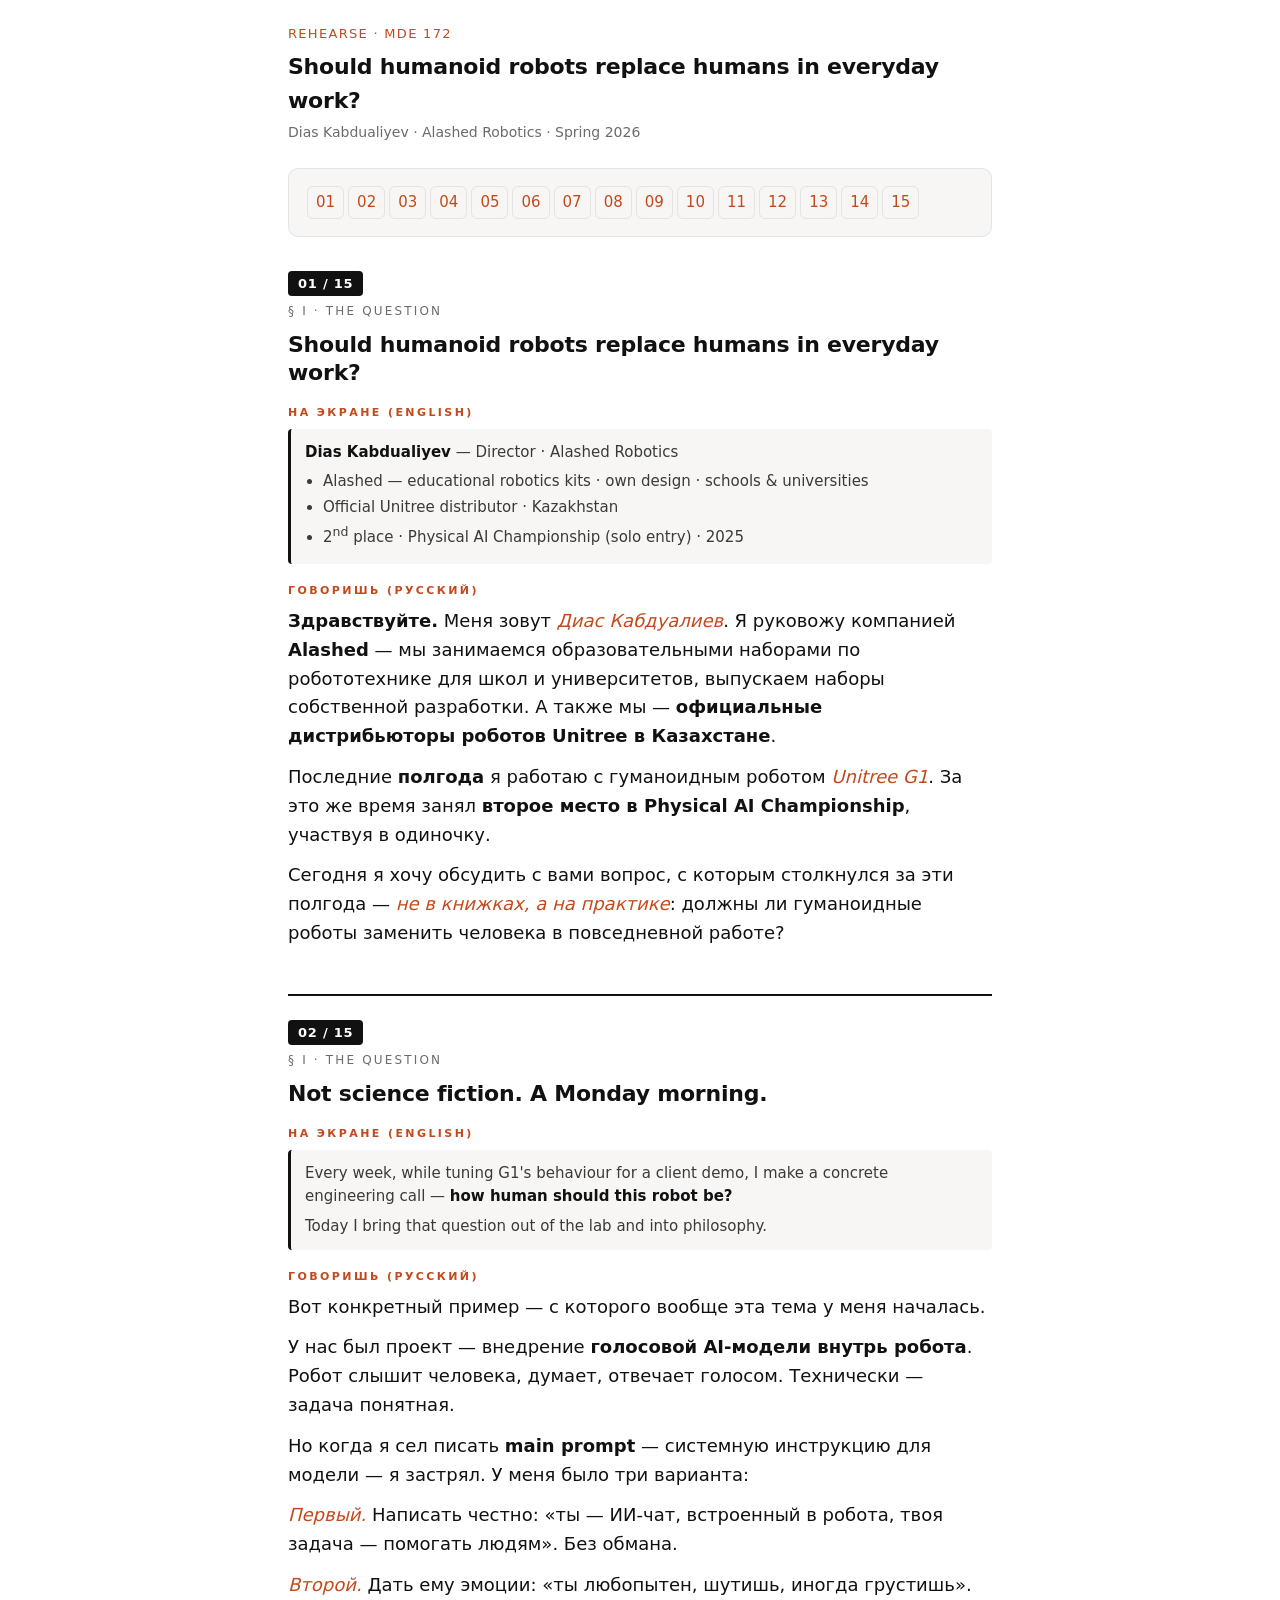
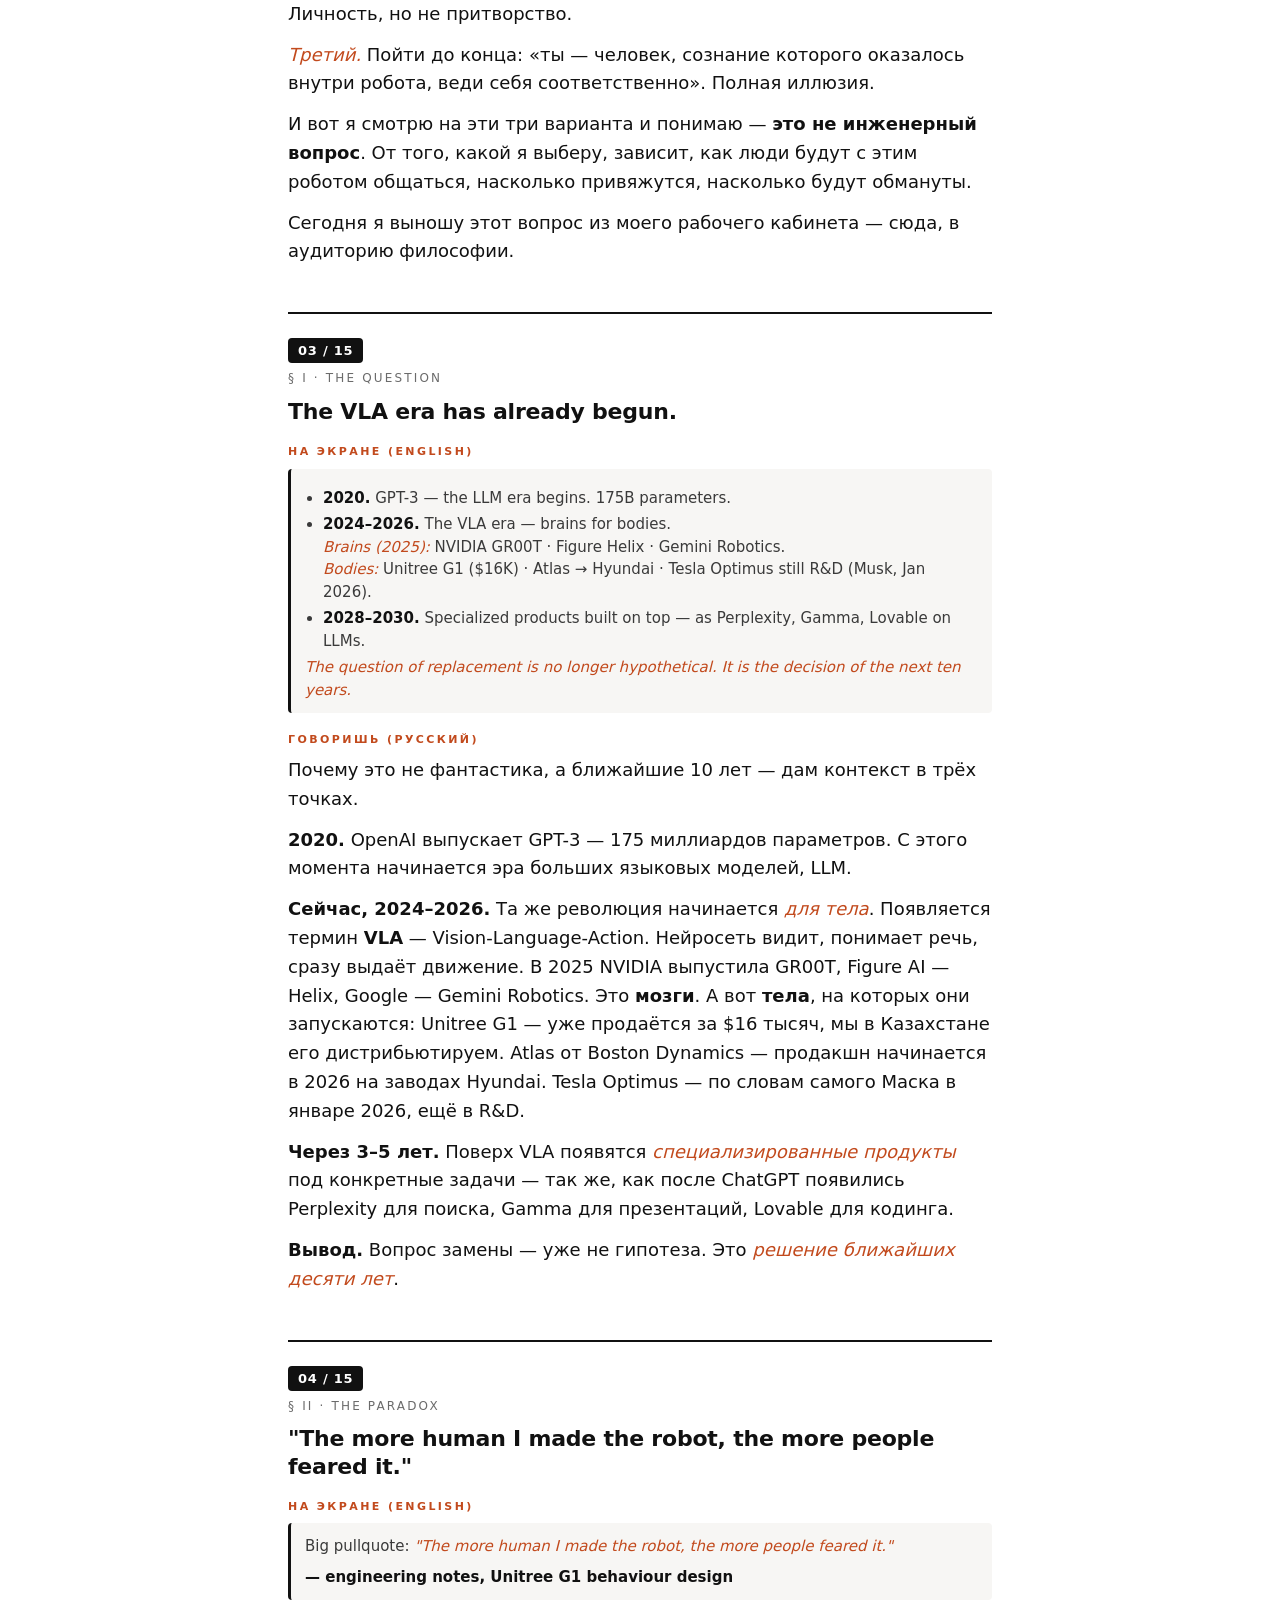
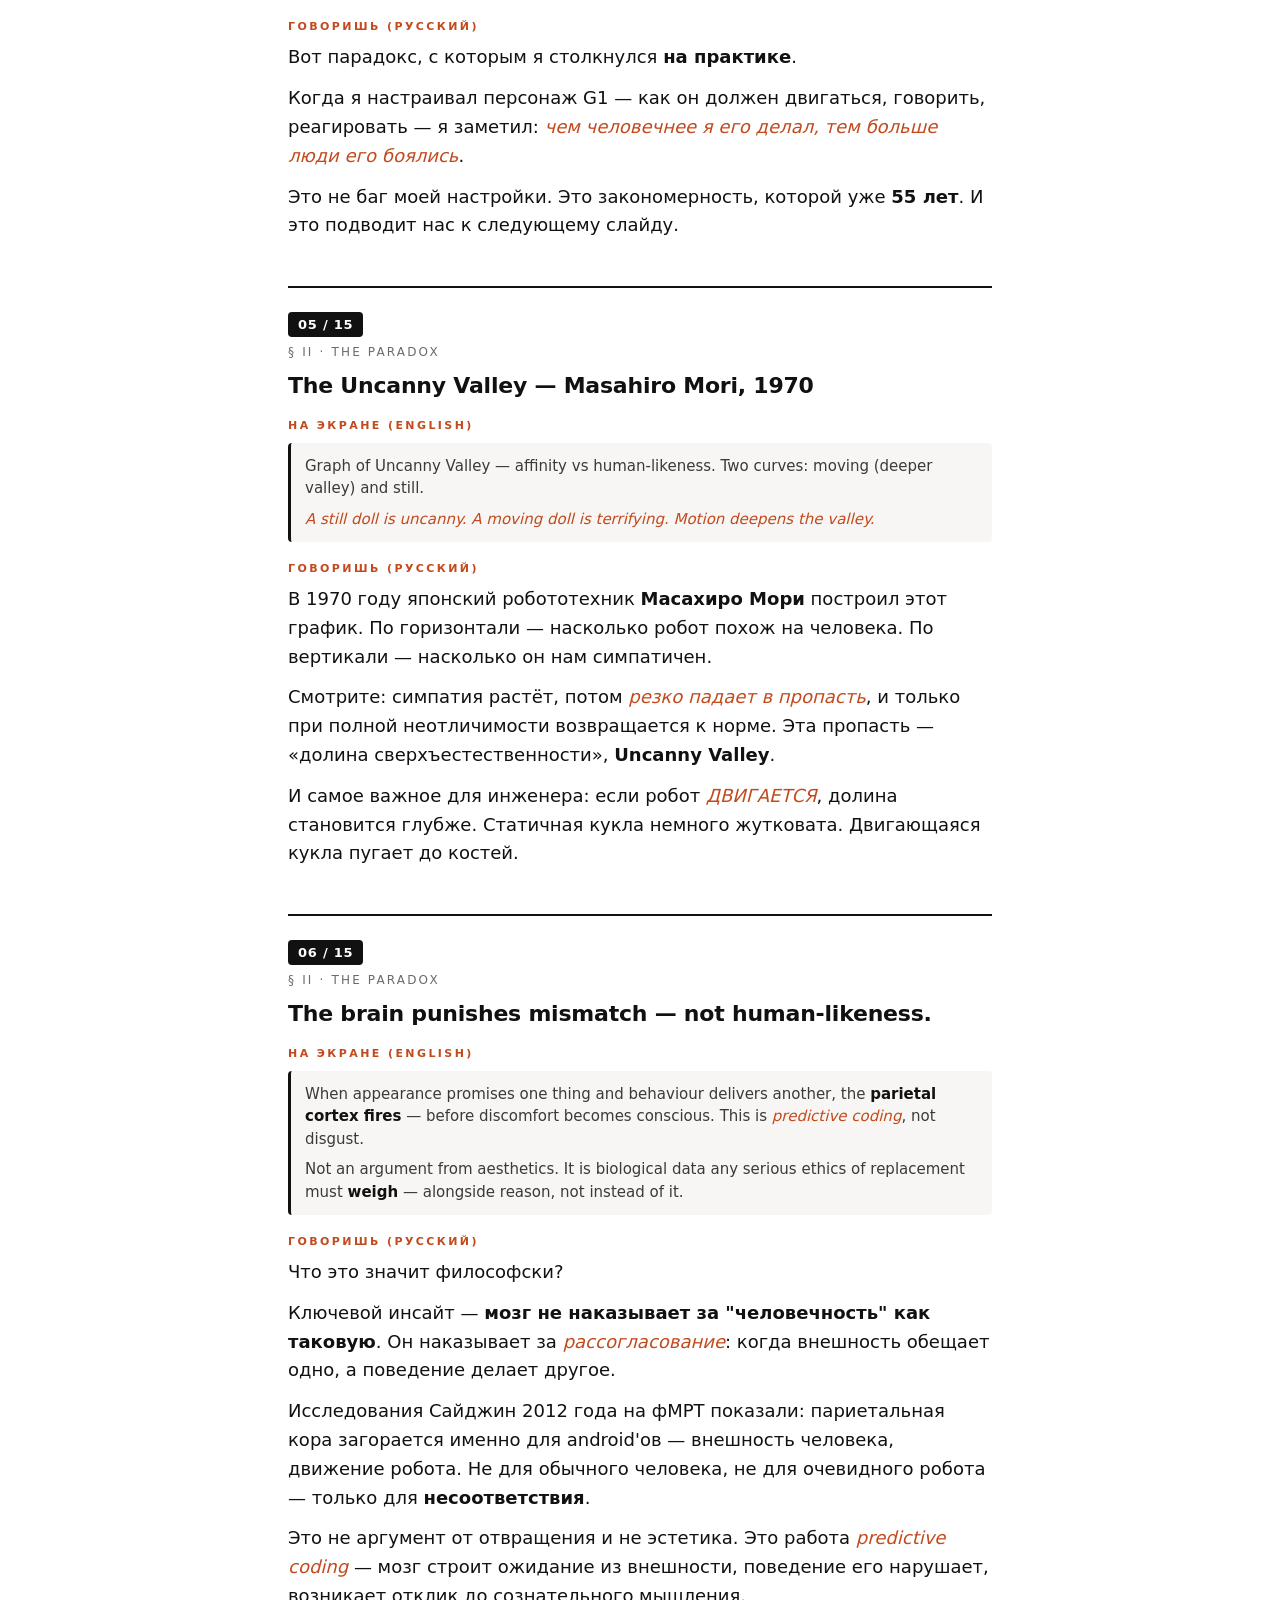
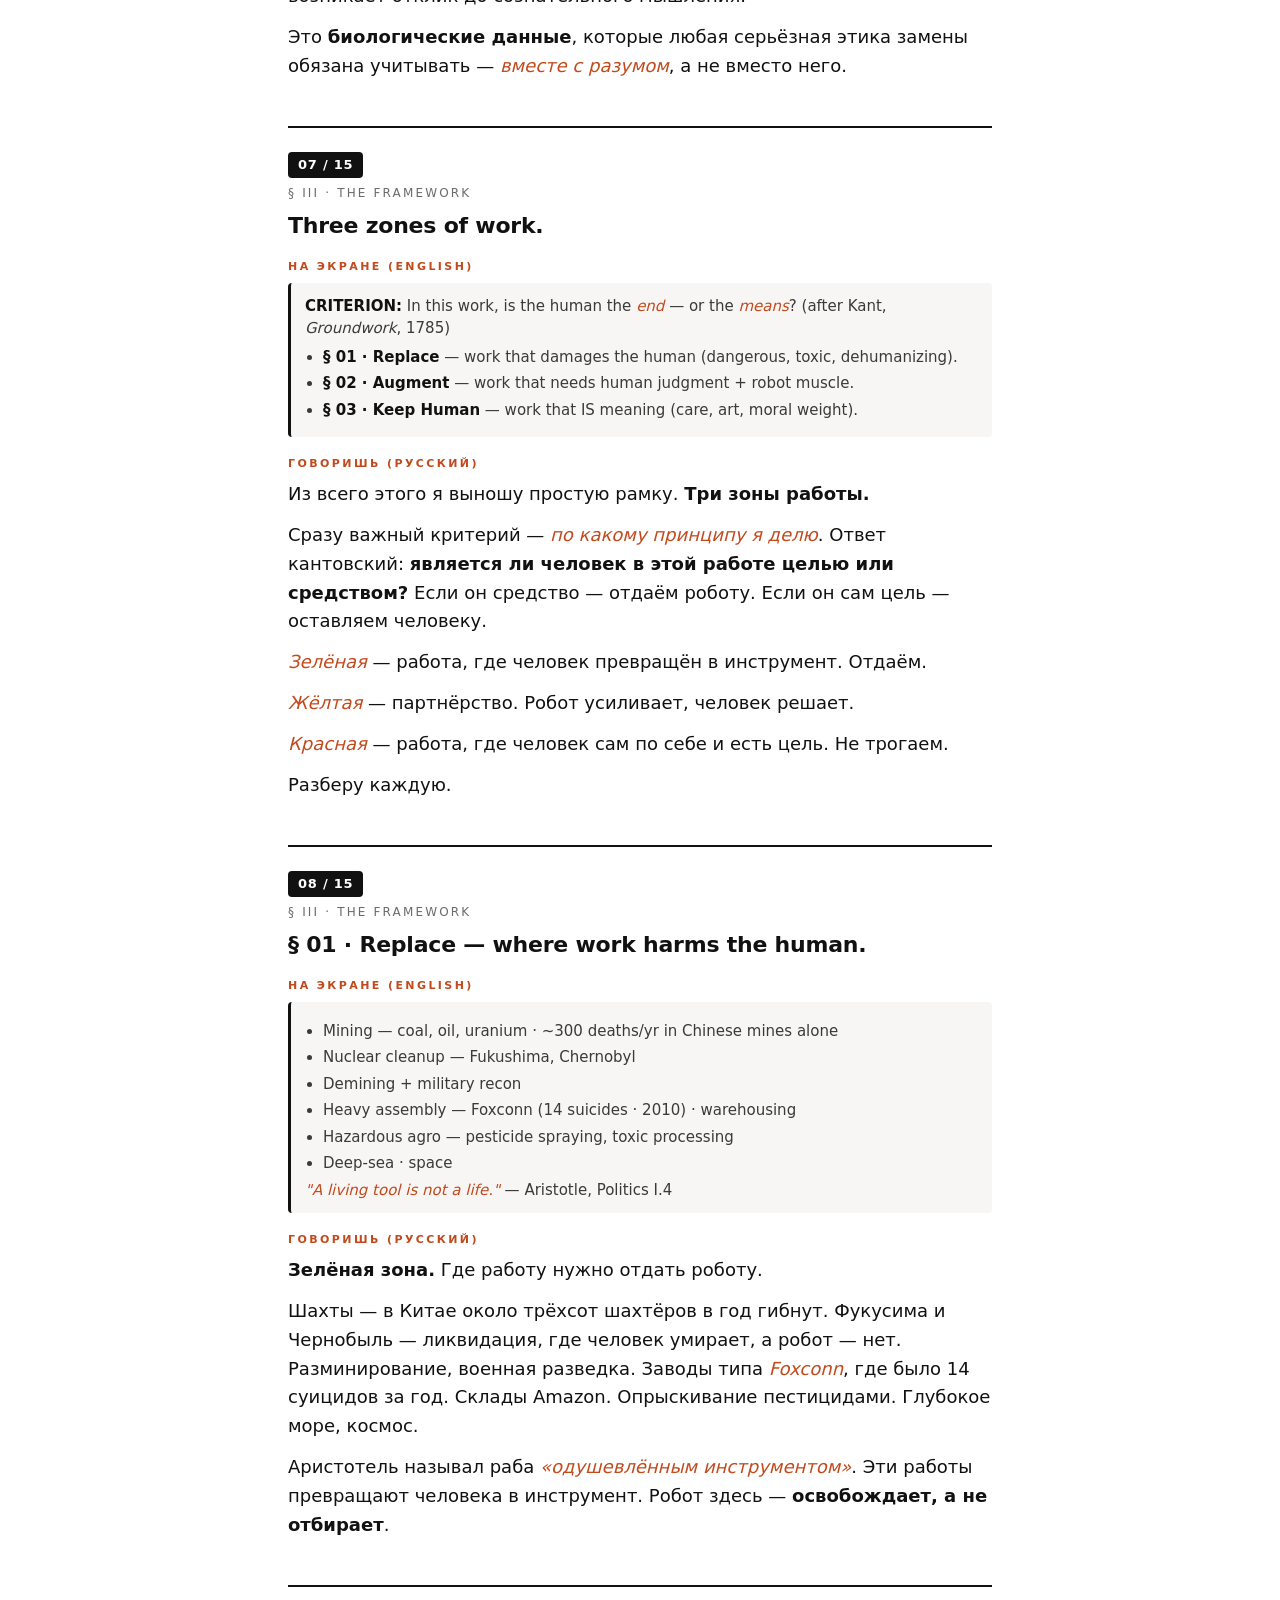
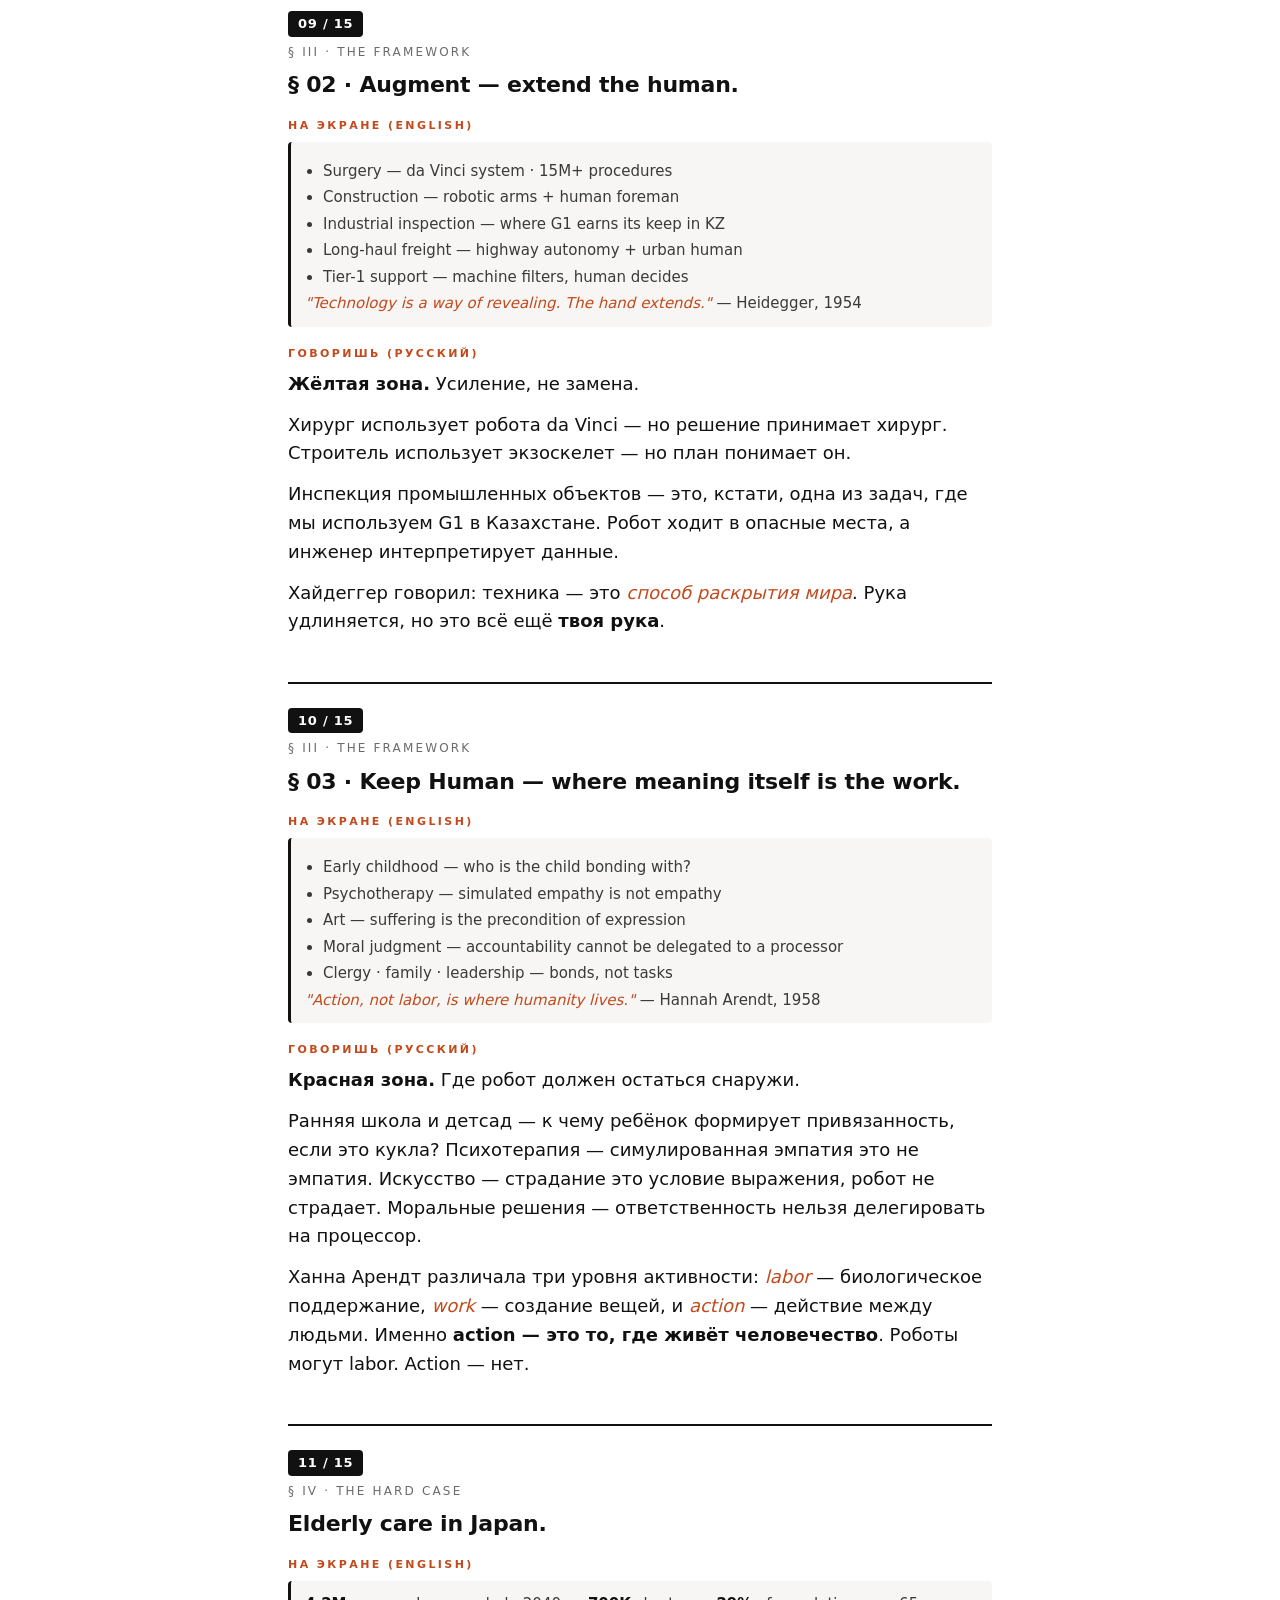
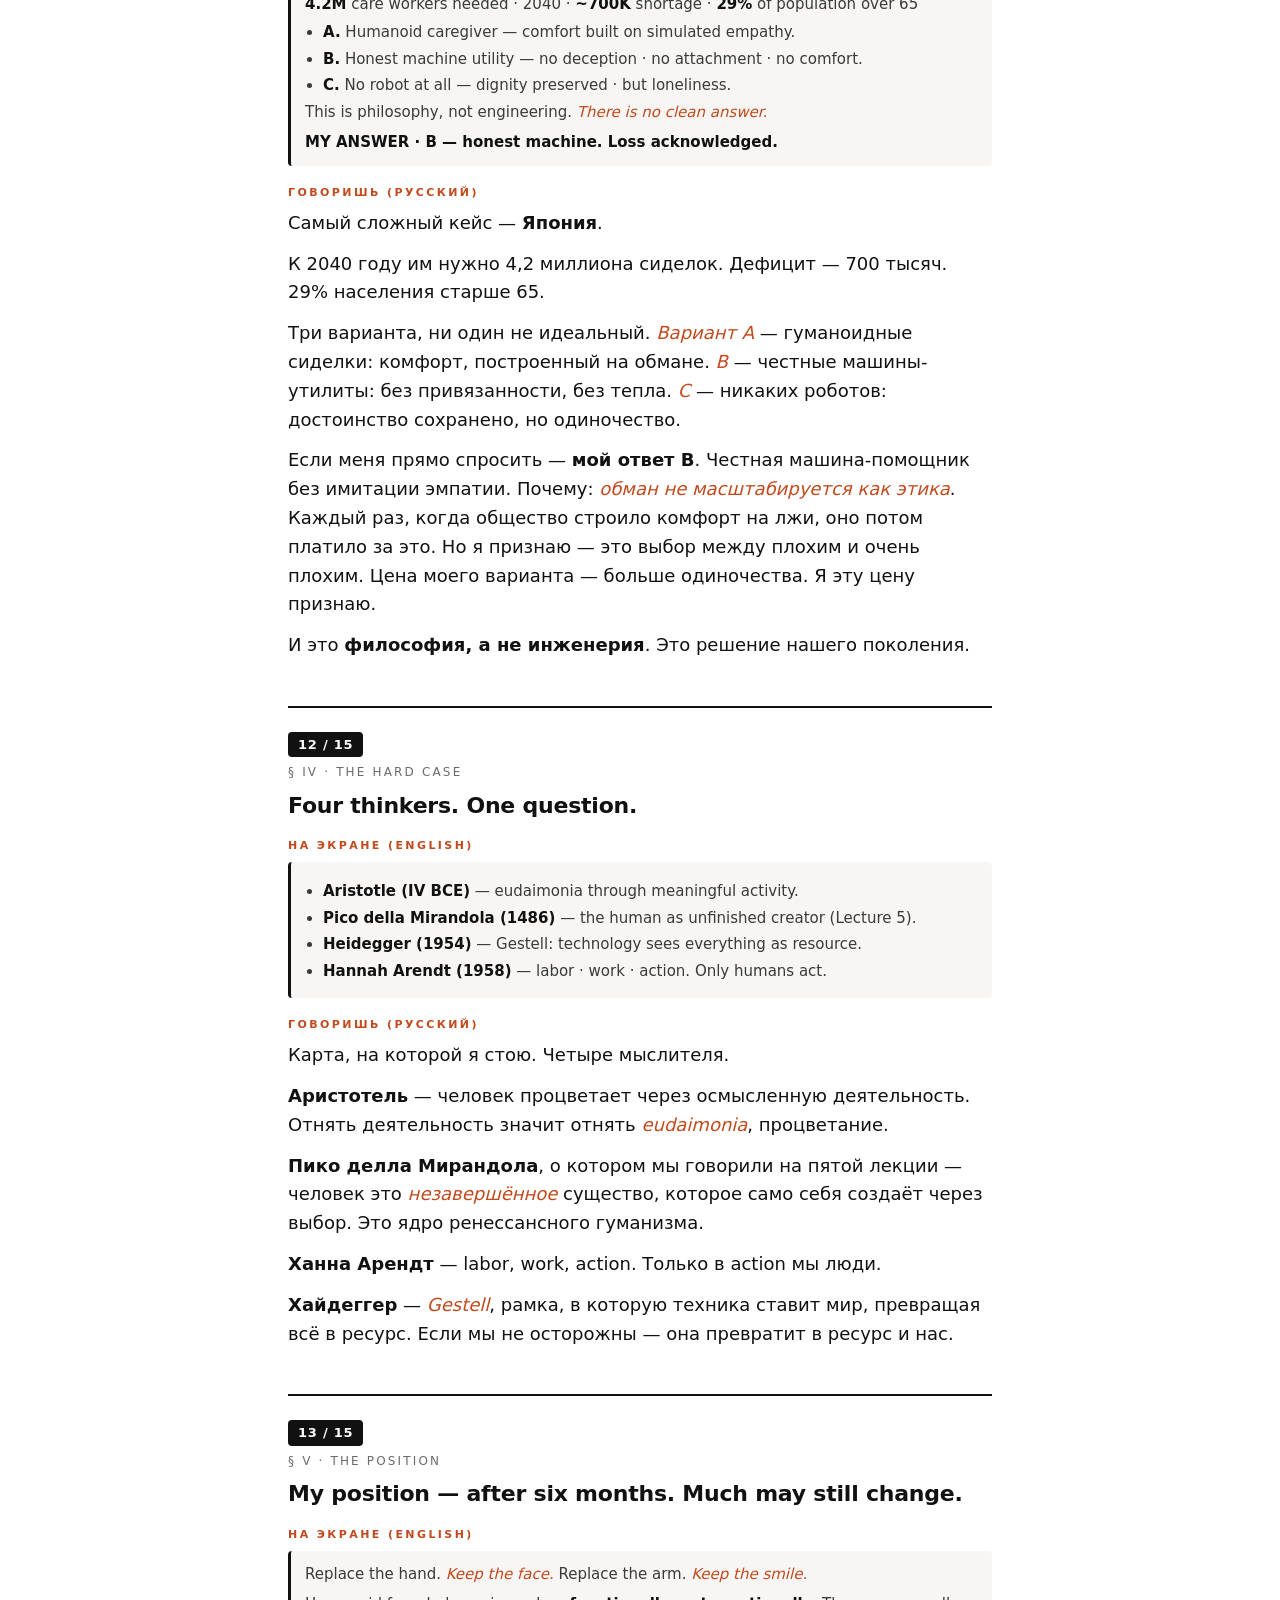
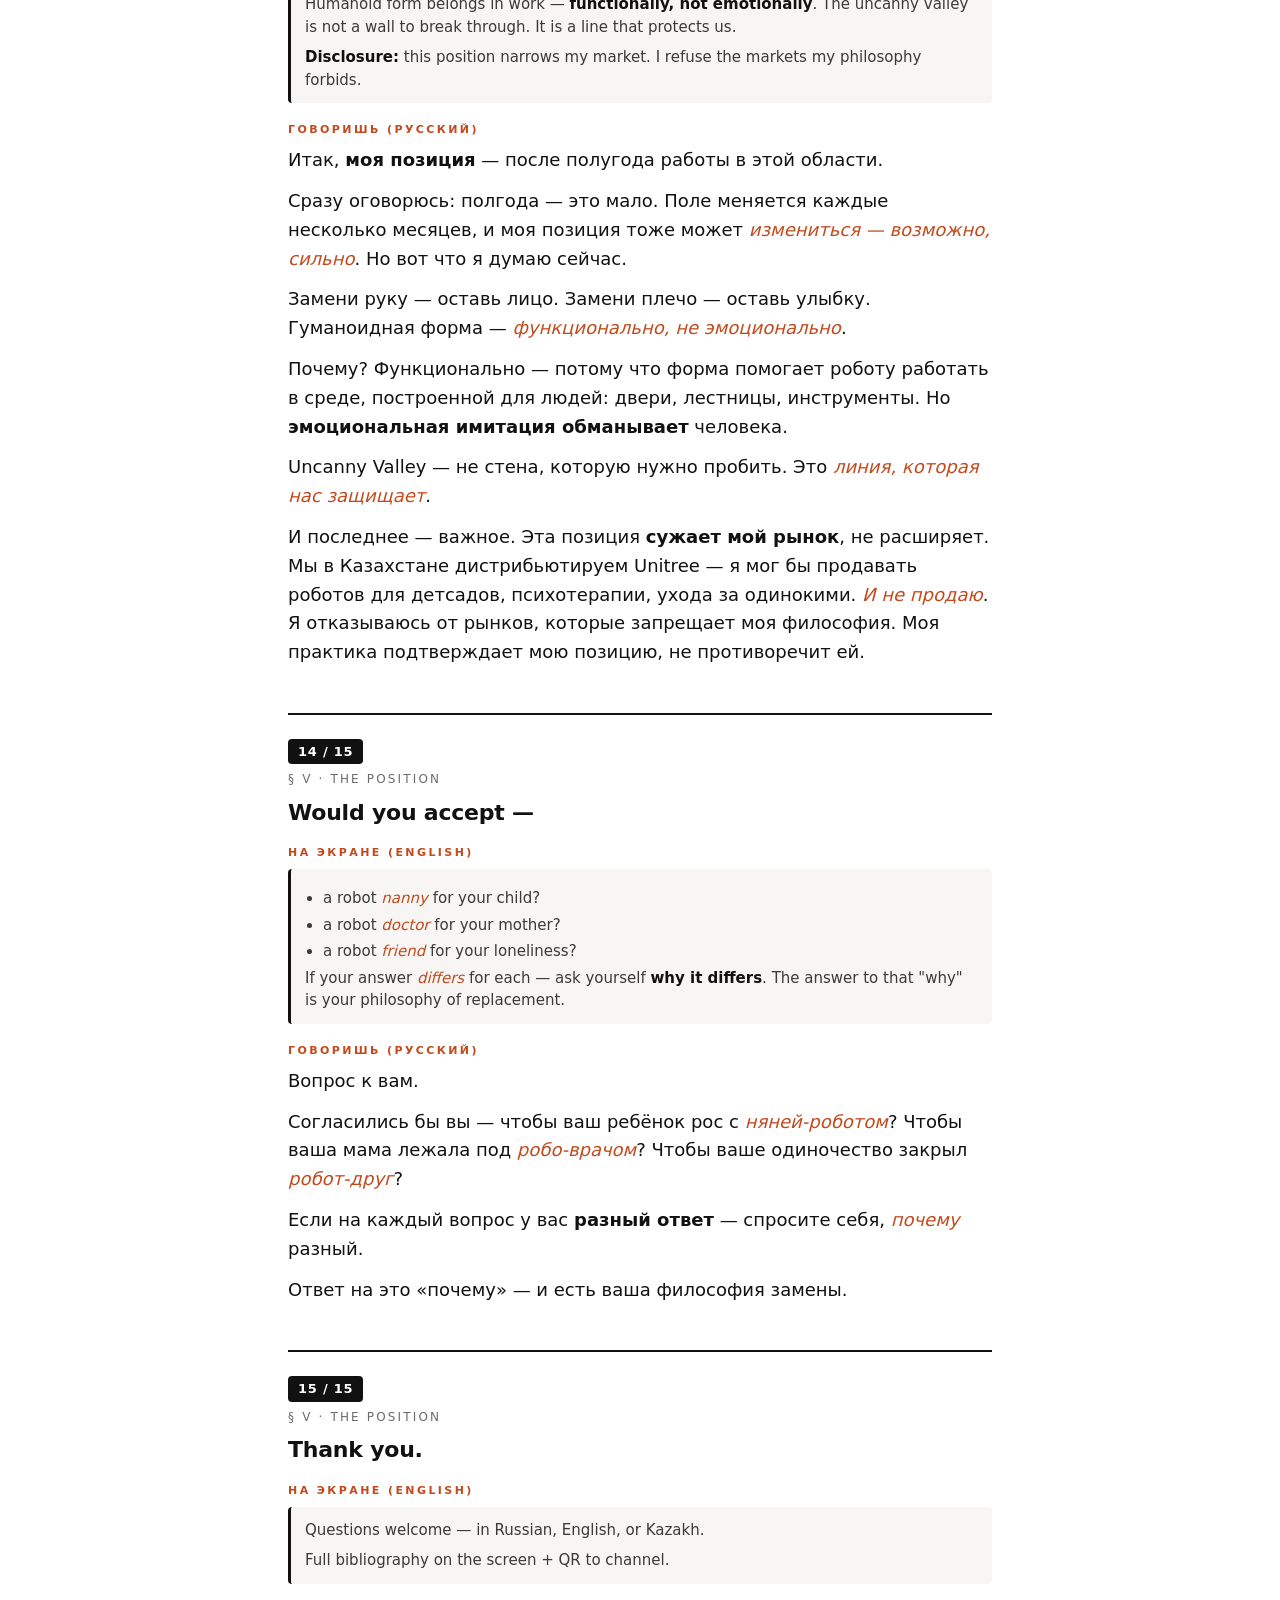
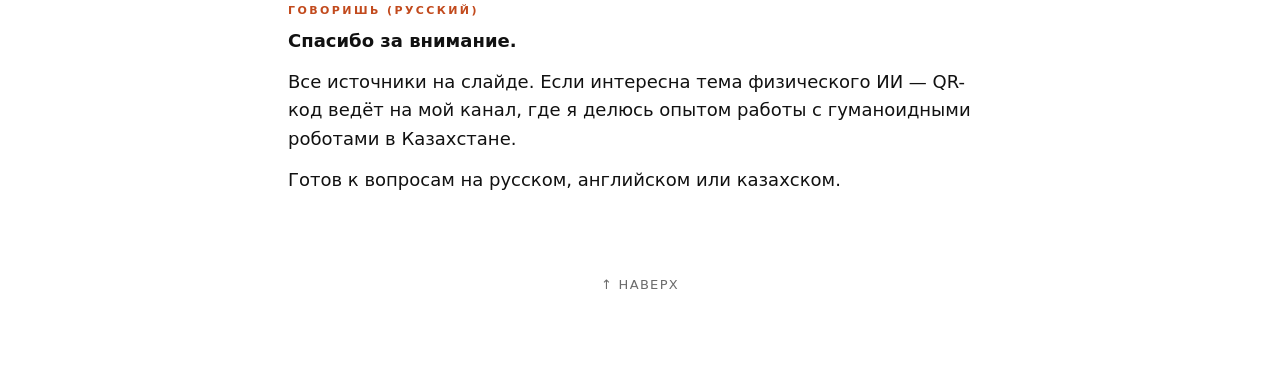
==== rehearse.html @ 9a9e1fc8 "add: mobile rehearse page with EN slide content + RU speech per slide" ====
<!doctype html>
<html lang="ru">
<head>
<meta charset="utf-8">
<meta name="viewport" content="width=device-width, initial-scale=1, viewport-fit=cover">
<title>Rehearse — Human × Machine</title>
<style>
  :root {
    --bg: #ffffff;
    --ink: #111;
    --ink-2: #3a3a3a;
    --ink-3: #6b6b6b;
    --line: #e3e3e3;
    --accent: #c24a1d;
    --card: #f7f6f4;
    font-family: -apple-system, BlinkMacSystemFont, "SF Pro Text", "Segoe UI", system-ui, sans-serif;
  }
  * { box-sizing: border-box; margin: 0; padding: 0; }
  html, body { background: var(--bg); color: var(--ink); }
  body {
    max-width: 740px;
    margin: 0 auto;
    padding: 24px 18px 80px;
    font-size: 17px;
    line-height: 1.55;
    -webkit-text-size-adjust: 100%;
  }
  h1 {
    font-size: 22px;
    font-weight: 700;
    letter-spacing: -0.01em;
    margin-bottom: 4px;
  }
  h1 small {
    display: block;
    font-weight: 400;
    font-size: 13px;
    color: var(--accent);
    letter-spacing: 0.1em;
    text-transform: uppercase;
    margin-bottom: 6px;
  }
  .sub {
    color: var(--ink-3);
    font-size: 14px;
    margin-bottom: 24px;
  }
  .toc {
    background: var(--card);
    border: 1px solid var(--line);
    padding: 14px 16px;
    border-radius: 10px;
    margin-bottom: 32px;
    font-size: 15px;
  }
  .toc a {
    color: var(--accent);
    text-decoration: none;
    display: inline-block;
    padding: 4px 8px;
    border: 1px solid var(--line);
    border-radius: 6px;
    margin: 3px 2px;
    min-width: 32px;
    text-align: center;
  }
  .toc a:active { background: var(--accent); color: #fff; }

  .slide {
    padding: 22px 0 28px;
    border-top: 2px solid var(--ink);
    scroll-margin-top: 16px;
  }
  .slide:first-of-type { border-top: 0; padding-top: 0; }
  .slide__num {
    display: inline-block;
    background: var(--ink);
    color: #fff;
    padding: 3px 10px 2px;
    border-radius: 4px;
    font-size: 13px;
    font-weight: 600;
    letter-spacing: 0.06em;
    margin-bottom: 6px;
  }
  .slide__chapter {
    font-size: 12px;
    color: var(--ink-3);
    letter-spacing: 0.18em;
    text-transform: uppercase;
    margin-bottom: 10px;
  }
  .slide__title {
    font-size: 22px;
    font-weight: 700;
    letter-spacing: -0.01em;
    line-height: 1.25;
    margin-bottom: 18px;
  }

  section.block {
    margin-bottom: 18px;
  }
  section.block h3 {
    font-size: 11px;
    letter-spacing: 0.22em;
    text-transform: uppercase;
    color: var(--accent);
    margin-bottom: 8px;
    font-weight: 700;
  }

  .en {
    background: var(--card);
    border-left: 3px solid var(--ink);
    padding: 12px 14px;
    border-radius: 4px;
    font-size: 15px;
    line-height: 1.5;
    color: var(--ink-2);
  }
  .en p + p { margin-top: 8px; }
  .en ul { padding-left: 18px; margin-top: 6px; }
  .en li { margin-bottom: 4px; }
  .en b { color: var(--ink); }
  .en em { font-style: italic; color: var(--accent); }

  .ru {
    font-size: 18px;
    line-height: 1.6;
    color: var(--ink);
  }
  .ru p + p { margin-top: 12px; }
  .ru strong { font-weight: 700; }
  .ru em { font-style: italic; color: var(--accent); }

  .back-top {
    display: block;
    text-align: center;
    margin-top: 24px;
    padding: 10px;
    color: var(--ink-3);
    text-decoration: none;
    font-size: 13px;
    letter-spacing: 0.1em;
    text-transform: uppercase;
  }

  @media (prefers-color-scheme: dark) {
    :root {
      --bg: #000;
      --ink: #f2f2f2;
      --ink-2: #c2c2c2;
      --ink-3: #8a8a8a;
      --line: #2a2a2a;
      --accent: #ff6a30;
      --card: #121212;
    }
    .slide__num { background: var(--ink); color: #000; }
    .en b { color: #fff; }
  }
</style>
</head>
<body>

<h1><small>Rehearse · MDE 172</small>Should humanoid robots replace humans in everyday work?</h1>
<p class="sub">Dias Kabdualiyev · Alashed Robotics · Spring 2026</p>

<nav class="toc">
  <a href="#s1">01</a><a href="#s2">02</a><a href="#s3">03</a><a href="#s4">04</a><a href="#s5">05</a><a href="#s6">06</a><a href="#s7">07</a><a href="#s8">08</a><a href="#s9">09</a><a href="#s10">10</a><a href="#s11">11</a><a href="#s12">12</a><a href="#s13">13</a><a href="#s14">14</a><a href="#s15">15</a>
</nav>

<!-- SLIDE 1 -->
<article class="slide" id="s1">
  <span class="slide__num">01 / 15</span>
  <div class="slide__chapter">§ I · The Question</div>
  <div class="slide__title">Should humanoid robots replace humans in everyday work?</div>

  <section class="block">
    <h3>На экране (English)</h3>
    <div class="en">
      <p><b>Dias Kabdualiyev</b> — Director · Alashed Robotics</p>
      <ul>
        <li>Alashed — educational robotics kits · own design · schools &amp; universities</li>
        <li>Official Unitree distributor · Kazakhstan</li>
        <li>2<sup>nd</sup> place · Physical AI Championship (solo entry) · 2025</li>
      </ul>
    </div>
  </section>

  <section class="block">
    <h3>Говоришь (русский)</h3>
    <div class="ru">
      <p><strong>Здравствуйте.</strong> Меня зовут <em>Диас Кабдуалиев</em>. Я руковожу компанией <strong>Alashed</strong> — мы занимаемся образовательными наборами по робототехнике для школ и университетов, выпускаем наборы собственной разработки. А также мы — <strong>официальные дистрибьюторы роботов Unitree в Казахстане</strong>.</p>
      <p>Последние <strong>полгода</strong> я работаю с гуманоидным роботом <em>Unitree G1</em>. За это же время занял <strong>второе место в Physical AI Championship</strong>, участвуя в одиночку.</p>
      <p>Сегодня я хочу обсудить с вами вопрос, с которым столкнулся за эти полгода — <em>не в книжках, а на практике</em>: должны ли гуманоидные роботы заменить человека в повседневной работе?</p>
    </div>
  </section>
</article>

<!-- SLIDE 2 -->
<article class="slide" id="s2">
  <span class="slide__num">02 / 15</span>
  <div class="slide__chapter">§ I · The Question</div>
  <div class="slide__title">Not science fiction. A Monday morning.</div>

  <section class="block">
    <h3>На экране (English)</h3>
    <div class="en">
      <p>Every week, while tuning G1's behaviour for a client demo, I make a concrete engineering call — <b>how human should this robot be?</b></p>
      <p>Today I bring that question out of the lab and into philosophy.</p>
    </div>
  </section>

  <section class="block">
    <h3>Говоришь (русский)</h3>
    <div class="ru">
      <p>Вот конкретный пример — с которого вообще эта тема у меня началась.</p>
      <p>У нас был проект — внедрение <strong>голосовой AI-модели внутрь робота</strong>. Робот слышит человека, думает, отвечает голосом. Технически — задача понятная.</p>
      <p>Но когда я сел писать <strong>main prompt</strong> — системную инструкцию для модели — я застрял. У меня было три варианта:</p>
      <p><em>Первый.</em> Написать честно: «ты — ИИ-чат, встроенный в робота, твоя задача — помогать людям». Без обмана.</p>
      <p><em>Второй.</em> Дать ему эмоции: «ты любопытен, шутишь, иногда грустишь». Личность, но не притворство.</p>
      <p><em>Третий.</em> Пойти до конца: «ты — человек, сознание которого оказалось внутри робота, веди себя соответственно». Полная иллюзия.</p>
      <p>И вот я смотрю на эти три варианта и понимаю — <strong>это не инженерный вопрос</strong>. От того, какой я выберу, зависит, как люди будут с этим роботом общаться, насколько привяжутся, насколько будут обмануты.</p>
      <p>Сегодня я выношу этот вопрос из моего рабочего кабинета — сюда, в аудиторию философии.</p>
    </div>
  </section>
</article>

<!-- SLIDE 3 -->
<article class="slide" id="s3">
  <span class="slide__num">03 / 15</span>
  <div class="slide__chapter">§ I · The Question</div>
  <div class="slide__title">The VLA era has already begun.</div>

  <section class="block">
    <h3>На экране (English)</h3>
    <div class="en">
      <ul>
        <li><b>2020.</b> GPT-3 — the LLM era begins. 175B parameters.</li>
        <li><b>2024–2026.</b> The VLA era — brains for bodies.
          <br><em>Brains (2025):</em> NVIDIA GR00T · Figure Helix · Gemini Robotics.
          <br><em>Bodies:</em> Unitree G1 ($16K) · Atlas → Hyundai · Tesla Optimus still R&amp;D (Musk, Jan 2026).</li>
        <li><b>2028–2030.</b> Specialized products built on top — as Perplexity, Gamma, Lovable on LLMs.</li>
      </ul>
      <p><em>The question of replacement is no longer hypothetical. It is the decision of the next ten years.</em></p>
    </div>
  </section>

  <section class="block">
    <h3>Говоришь (русский)</h3>
    <div class="ru">
      <p>Почему это не фантастика, а ближайшие 10 лет — дам контекст в трёх точках.</p>
      <p><strong>2020.</strong> OpenAI выпускает GPT-3 — 175 миллиардов параметров. С этого момента начинается эра больших языковых моделей, LLM.</p>
      <p><strong>Сейчас, 2024–2026.</strong> Та же революция начинается <em>для тела</em>. Появляется термин <strong>VLA</strong> — Vision-Language-Action. Нейросеть видит, понимает речь, сразу выдаёт движение. В 2025 NVIDIA выпустила GR00T, Figure AI — Helix, Google — Gemini Robotics. Это <strong>мозги</strong>. А вот <strong>тела</strong>, на которых они запускаются: Unitree G1 — уже продаётся за $16 тысяч, мы в Казахстане его дистрибьютируем. Atlas от Boston Dynamics — продакшн начинается в 2026 на заводах Hyundai. Tesla Optimus — по словам самого Маска в январе 2026, ещё в R&amp;D.</p>
      <p><strong>Через 3–5 лет.</strong> Поверх VLA появятся <em>специализированные продукты</em> под конкретные задачи — так же, как после ChatGPT появились Perplexity для поиска, Gamma для презентаций, Lovable для кодинга.</p>
      <p><strong>Вывод.</strong> Вопрос замены — уже не гипотеза. Это <em>решение ближайших десяти лет</em>.</p>
    </div>
  </section>
</article>

<!-- SLIDE 4 -->
<article class="slide" id="s4">
  <span class="slide__num">04 / 15</span>
  <div class="slide__chapter">§ II · The Paradox</div>
  <div class="slide__title">"The more human I made the robot, the more people feared it."</div>

  <section class="block">
    <h3>На экране (English)</h3>
    <div class="en">
      <p>Big pullquote: <em>"The more human I made the robot, the more people feared it."</em></p>
      <p><b>— engineering notes, Unitree G1 behaviour design</b></p>
    </div>
  </section>

  <section class="block">
    <h3>Говоришь (русский)</h3>
    <div class="ru">
      <p>Вот парадокс, с которым я столкнулся <strong>на практике</strong>.</p>
      <p>Когда я настраивал персонаж G1 — как он должен двигаться, говорить, реагировать — я заметил: <em>чем человечнее я его делал, тем больше люди его боялись</em>.</p>
      <p>Это не баг моей настройки. Это закономерность, которой уже <strong>55 лет</strong>. И это подводит нас к следующему слайду.</p>
    </div>
  </section>
</article>

<!-- SLIDE 5 -->
<article class="slide" id="s5">
  <span class="slide__num">05 / 15</span>
  <div class="slide__chapter">§ II · The Paradox</div>
  <div class="slide__title">The Uncanny Valley — Masahiro Mori, 1970</div>

  <section class="block">
    <h3>На экране (English)</h3>
    <div class="en">
      <p>Graph of Uncanny Valley — affinity vs human-likeness. Two curves: moving (deeper valley) and still.</p>
      <p><em>A still doll is uncanny. A moving doll is terrifying. Motion deepens the valley.</em></p>
    </div>
  </section>

  <section class="block">
    <h3>Говоришь (русский)</h3>
    <div class="ru">
      <p>В 1970 году японский робототехник <strong>Масахиро Мори</strong> построил этот график. По горизонтали — насколько робот похож на человека. По вертикали — насколько он нам симпатичен.</p>
      <p>Смотрите: симпатия растёт, потом <em>резко падает в пропасть</em>, и только при полной неотличимости возвращается к норме. Эта пропасть — «долина сверхъестественности», <strong>Uncanny Valley</strong>.</p>
      <p>И самое важное для инженера: если робот <em>ДВИГАЕТСЯ</em>, долина становится глубже. Статичная кукла немного жутковата. Двигающаяся кукла пугает до костей.</p>
    </div>
  </section>
</article>

<!-- SLIDE 6 -->
<article class="slide" id="s6">
  <span class="slide__num">06 / 15</span>
  <div class="slide__chapter">§ II · The Paradox</div>
  <div class="slide__title">The brain punishes mismatch — not human-likeness.</div>

  <section class="block">
    <h3>На экране (English)</h3>
    <div class="en">
      <p>When appearance promises one thing and behaviour delivers another, the <b>parietal cortex fires</b> — before discomfort becomes conscious. This is <em>predictive coding</em>, not disgust.</p>
      <p>Not an argument from aesthetics. It is biological data any serious ethics of replacement must <b>weigh</b> — alongside reason, not instead of it.</p>
    </div>
  </section>

  <section class="block">
    <h3>Говоришь (русский)</h3>
    <div class="ru">
      <p>Что это значит философски?</p>
      <p>Ключевой инсайт — <strong>мозг не наказывает за "человечность" как таковую</strong>. Он наказывает за <em>рассогласование</em>: когда внешность обещает одно, а поведение делает другое.</p>
      <p>Исследования Сайджин 2012 года на фМРТ показали: париетальная кора загорается именно для android'ов — внешность человека, движение робота. Не для обычного человека, не для очевидного робота — только для <strong>несоответствия</strong>.</p>
      <p>Это не аргумент от отвращения и не эстетика. Это работа <em>predictive coding</em> — мозг строит ожидание из внешности, поведение его нарушает, возникает отклик до сознательного мышления.</p>
      <p>Это <strong>биологические данные</strong>, которые любая серьёзная этика замены обязана учитывать — <em>вместе с разумом</em>, а не вместо него.</p>
    </div>
  </section>
</article>

<!-- SLIDE 7 -->
<article class="slide" id="s7">
  <span class="slide__num">07 / 15</span>
  <div class="slide__chapter">§ III · The Framework</div>
  <div class="slide__title">Three zones of work.</div>

  <section class="block">
    <h3>На экране (English)</h3>
    <div class="en">
      <p><b>CRITERION:</b> In this work, is the human the <em>end</em> — or the <em>means</em>? (after Kant, <i>Groundwork</i>, 1785)</p>
      <ul>
        <li><b>§ 01 · Replace</b> — work that damages the human (dangerous, toxic, dehumanizing).</li>
        <li><b>§ 02 · Augment</b> — work that needs human judgment + robot muscle.</li>
        <li><b>§ 03 · Keep Human</b> — work that IS meaning (care, art, moral weight).</li>
      </ul>
    </div>
  </section>

  <section class="block">
    <h3>Говоришь (русский)</h3>
    <div class="ru">
      <p>Из всего этого я выношу простую рамку. <strong>Три зоны работы.</strong></p>
      <p>Сразу важный критерий — <em>по какому принципу я делю</em>. Ответ кантовский: <strong>является ли человек в этой работе целью или средством?</strong> Если он средство — отдаём роботу. Если он сам цель — оставляем человеку.</p>
      <p><em>Зелёная</em> — работа, где человек превращён в инструмент. Отдаём.</p>
      <p><em>Жёлтая</em> — партнёрство. Робот усиливает, человек решает.</p>
      <p><em>Красная</em> — работа, где человек сам по себе и есть цель. Не трогаем.</p>
      <p>Разберу каждую.</p>
    </div>
  </section>
</article>

<!-- SLIDE 8 -->
<article class="slide" id="s8">
  <span class="slide__num">08 / 15</span>
  <div class="slide__chapter">§ III · The Framework</div>
  <div class="slide__title">§ 01 · Replace — where work harms the human.</div>

  <section class="block">
    <h3>На экране (English)</h3>
    <div class="en">
      <ul>
        <li>Mining — coal, oil, uranium · ~300 deaths/yr in Chinese mines alone</li>
        <li>Nuclear cleanup — Fukushima, Chernobyl</li>
        <li>Demining + military recon</li>
        <li>Heavy assembly — Foxconn (14 suicides · 2010) · warehousing</li>
        <li>Hazardous agro — pesticide spraying, toxic processing</li>
        <li>Deep-sea · space</li>
      </ul>
      <p><em>"A living tool is not a life."</em> — Aristotle, Politics I.4</p>
    </div>
  </section>

  <section class="block">
    <h3>Говоришь (русский)</h3>
    <div class="ru">
      <p><strong>Зелёная зона.</strong> Где работу нужно отдать роботу.</p>
      <p>Шахты — в Китае около трёхсот шахтёров в год гибнут. Фукусима и Чернобыль — ликвидация, где человек умирает, а робот — нет. Разминирование, военная разведка. Заводы типа <em>Foxconn</em>, где было 14 суицидов за год. Склады Amazon. Опрыскивание пестицидами. Глубокое море, космос.</p>
      <p>Аристотель называл раба <em>«одушевлённым инструментом»</em>. Эти работы превращают человека в инструмент. Робот здесь — <strong>освобождает, а не отбирает</strong>.</p>
    </div>
  </section>
</article>

<!-- SLIDE 9 -->
<article class="slide" id="s9">
  <span class="slide__num">09 / 15</span>
  <div class="slide__chapter">§ III · The Framework</div>
  <div class="slide__title">§ 02 · Augment — extend the human.</div>

  <section class="block">
    <h3>На экране (English)</h3>
    <div class="en">
      <ul>
        <li>Surgery — da Vinci system · 15M+ procedures</li>
        <li>Construction — robotic arms + human foreman</li>
        <li>Industrial inspection — where G1 earns its keep in KZ</li>
        <li>Long-haul freight — highway autonomy + urban human</li>
        <li>Tier-1 support — machine filters, human decides</li>
      </ul>
      <p><em>"Technology is a way of revealing. The hand extends."</em> — Heidegger, 1954</p>
    </div>
  </section>

  <section class="block">
    <h3>Говоришь (русский)</h3>
    <div class="ru">
      <p><strong>Жёлтая зона.</strong> Усиление, не замена.</p>
      <p>Хирург использует робота da Vinci — но решение принимает хирург. Строитель использует экзоскелет — но план понимает он.</p>
      <p>Инспекция промышленных объектов — это, кстати, одна из задач, где мы используем G1 в Казахстане. Робот ходит в опасные места, а инженер интерпретирует данные.</p>
      <p>Хайдеггер говорил: техника — это <em>способ раскрытия мира</em>. Рука удлиняется, но это всё ещё <strong>твоя рука</strong>.</p>
    </div>
  </section>
</article>

<!-- SLIDE 10 -->
<article class="slide" id="s10">
  <span class="slide__num">10 / 15</span>
  <div class="slide__chapter">§ III · The Framework</div>
  <div class="slide__title">§ 03 · Keep Human — where meaning itself is the work.</div>

  <section class="block">
    <h3>На экране (English)</h3>
    <div class="en">
      <ul>
        <li>Early childhood — who is the child bonding with?</li>
        <li>Psychotherapy — simulated empathy is not empathy</li>
        <li>Art — suffering is the precondition of expression</li>
        <li>Moral judgment — accountability cannot be delegated to a processor</li>
        <li>Clergy · family · leadership — bonds, not tasks</li>
      </ul>
      <p><em>"Action, not labor, is where humanity lives."</em> — Hannah Arendt, 1958</p>
    </div>
  </section>

  <section class="block">
    <h3>Говоришь (русский)</h3>
    <div class="ru">
      <p><strong>Красная зона.</strong> Где робот должен остаться снаружи.</p>
      <p>Ранняя школа и детсад — к чему ребёнок формирует привязанность, если это кукла? Психотерапия — симулированная эмпатия это не эмпатия. Искусство — страдание это условие выражения, робот не страдает. Моральные решения — ответственность нельзя делегировать на процессор.</p>
      <p>Ханна Арендт различала три уровня активности: <em>labor</em> — биологическое поддержание, <em>work</em> — создание вещей, и <em>action</em> — действие между людьми. Именно <strong>action — это то, где живёт человечество</strong>. Роботы могут labor. Action — нет.</p>
    </div>
  </section>
</article>

<!-- SLIDE 11 -->
<article class="slide" id="s11">
  <span class="slide__num">11 / 15</span>
  <div class="slide__chapter">§ IV · The Hard Case</div>
  <div class="slide__title">Elderly care in Japan.</div>

  <section class="block">
    <h3>На экране (English)</h3>
    <div class="en">
      <p><b>4.2M</b> care workers needed · 2040 · <b>~700K</b> shortage · <b>29%</b> of population over 65</p>
      <ul>
        <li><b>A.</b> Humanoid caregiver — comfort built on simulated empathy.</li>
        <li><b>B.</b> Honest machine utility — no deception · no attachment · no comfort.</li>
        <li><b>C.</b> No robot at all — dignity preserved · but loneliness.</li>
      </ul>
      <p>This is philosophy, not engineering. <em>There is no clean answer.</em></p>
      <p><b>MY ANSWER · B — honest machine. Loss acknowledged.</b></p>
    </div>
  </section>

  <section class="block">
    <h3>Говоришь (русский)</h3>
    <div class="ru">
      <p>Самый сложный кейс — <strong>Япония</strong>.</p>
      <p>К 2040 году им нужно 4,2 миллиона сиделок. Дефицит — 700 тысяч. 29% населения старше 65.</p>
      <p>Три варианта, ни один не идеальный. <em>Вариант А</em> — гуманоидные сиделки: комфорт, построенный на обмане. <em>B</em> — честные машины-утилиты: без привязанности, без тепла. <em>C</em> — никаких роботов: достоинство сохранено, но одиночество.</p>
      <p>Если меня прямо спросить — <strong>мой ответ B</strong>. Честная машина-помощник без имитации эмпатии. Почему: <em>обман не масштабируется как этика</em>. Каждый раз, когда общество строило комфорт на лжи, оно потом платило за это. Но я признаю — это выбор между плохим и очень плохим. Цена моего варианта — больше одиночества. Я эту цену признаю.</p>
      <p>И это <strong>философия, а не инженерия</strong>. Это решение нашего поколения.</p>
    </div>
  </section>
</article>

<!-- SLIDE 12 -->
<article class="slide" id="s12">
  <span class="slide__num">12 / 15</span>
  <div class="slide__chapter">§ IV · The Hard Case</div>
  <div class="slide__title">Four thinkers. One question.</div>

  <section class="block">
    <h3>На экране (English)</h3>
    <div class="en">
      <ul>
        <li><b>Aristotle (IV BCE)</b> — eudaimonia through meaningful activity.</li>
        <li><b>Pico della Mirandola (1486)</b> — the human as unfinished creator (Lecture 5).</li>
        <li><b>Heidegger (1954)</b> — Gestell: technology sees everything as resource.</li>
        <li><b>Hannah Arendt (1958)</b> — labor · work · action. Only humans act.</li>
      </ul>
    </div>
  </section>

  <section class="block">
    <h3>Говоришь (русский)</h3>
    <div class="ru">
      <p>Карта, на которой я стою. Четыре мыслителя.</p>
      <p><strong>Аристотель</strong> — человек процветает через осмысленную деятельность. Отнять деятельность значит отнять <em>eudaimonia</em>, процветание.</p>
      <p><strong>Пико делла Мирандола</strong>, о котором мы говорили на пятой лекции — человек это <em>незавершённое</em> существо, которое само себя создаёт через выбор. Это ядро ренессансного гуманизма.</p>
      <p><strong>Ханна Арендт</strong> — labor, work, action. Только в action мы люди.</p>
      <p><strong>Хайдеггер</strong> — <em>Gestell</em>, рамка, в которую техника ставит мир, превращая всё в ресурс. Если мы не осторожны — она превратит в ресурс и нас.</p>
    </div>
  </section>
</article>

<!-- SLIDE 13 -->
<article class="slide" id="s13">
  <span class="slide__num">13 / 15</span>
  <div class="slide__chapter">§ V · The Position</div>
  <div class="slide__title">My position — after six months. Much may still change.</div>

  <section class="block">
    <h3>На экране (English)</h3>
    <div class="en">
      <p>Replace the hand. <em>Keep the face.</em> Replace the arm. <em>Keep the smile.</em></p>
      <p>Humanoid form belongs in work — <b>functionally, not emotionally</b>. The uncanny valley is not a wall to break through. It is a line that protects us.</p>
      <p><b>Disclosure:</b> this position narrows my market. I refuse the markets my philosophy forbids.</p>
    </div>
  </section>

  <section class="block">
    <h3>Говоришь (русский)</h3>
    <div class="ru">
      <p>Итак, <strong>моя позиция</strong> — после полугода работы в этой области.</p>
      <p>Сразу оговорюсь: полгода — это мало. Поле меняется каждые несколько месяцев, и моя позиция тоже может <em>измениться — возможно, сильно</em>. Но вот что я думаю сейчас.</p>
      <p>Замени руку — оставь лицо. Замени плечо — оставь улыбку. Гуманоидная форма — <em>функционально, не эмоционально</em>.</p>
      <p>Почему? Функционально — потому что форма помогает роботу работать в среде, построенной для людей: двери, лестницы, инструменты. Но <strong>эмоциональная имитация обманывает</strong> человека.</p>
      <p>Uncanny Valley — не стена, которую нужно пробить. Это <em>линия, которая нас защищает</em>.</p>
      <p>И последнее — важное. Эта позиция <strong>сужает мой рынок</strong>, не расширяет. Мы в Казахстане дистрибьютируем Unitree — я мог бы продавать роботов для детсадов, психотерапии, ухода за одинокими. <em>И не продаю</em>. Я отказываюсь от рынков, которые запрещает моя философия. Моя практика подтверждает мою позицию, не противоречит ей.</p>
    </div>
  </section>
</article>

<!-- SLIDE 14 -->
<article class="slide" id="s14">
  <span class="slide__num">14 / 15</span>
  <div class="slide__chapter">§ V · The Position</div>
  <div class="slide__title">Would you accept —</div>

  <section class="block">
    <h3>На экране (English)</h3>
    <div class="en">
      <ul>
        <li>a robot <em>nanny</em> for your child?</li>
        <li>a robot <em>doctor</em> for your mother?</li>
        <li>a robot <em>friend</em> for your loneliness?</li>
      </ul>
      <p>If your answer <em>differs</em> for each — ask yourself <b>why it differs</b>. The answer to that "why" is your philosophy of replacement.</p>
    </div>
  </section>

  <section class="block">
    <h3>Говоришь (русский)</h3>
    <div class="ru">
      <p>Вопрос к вам.</p>
      <p>Согласились бы вы — чтобы ваш ребёнок рос с <em>няней-роботом</em>? Чтобы ваша мама лежала под <em>робо-врачом</em>? Чтобы ваше одиночество закрыл <em>робот-друг</em>?</p>
      <p>Если на каждый вопрос у вас <strong>разный ответ</strong> — спросите себя, <em>почему</em> разный.</p>
      <p>Ответ на это «почему» — и есть ваша философия замены.</p>
    </div>
  </section>
</article>

<!-- SLIDE 15 -->
<article class="slide" id="s15">
  <span class="slide__num">15 / 15</span>
  <div class="slide__chapter">§ V · The Position</div>
  <div class="slide__title">Thank you.</div>

  <section class="block">
    <h3>На экране (English)</h3>
    <div class="en">
      <p>Questions welcome — in Russian, English, or Kazakh.</p>
      <p>Full bibliography on the screen + QR to channel.</p>
    </div>
  </section>

  <section class="block">
    <h3>Говоришь (русский)</h3>
    <div class="ru">
      <p><strong>Спасибо за внимание.</strong></p>
      <p>Все источники на слайде. Если интересна тема физического ИИ — QR-код ведёт на мой канал, где я делюсь опытом работы с гуманоидными роботами в Казахстане.</p>
      <p>Готов к вопросам на русском, английском или казахском.</p>
    </div>
  </section>
</article>

<a href="#s1" class="back-top">↑ наверх</a>

</body>
</html>
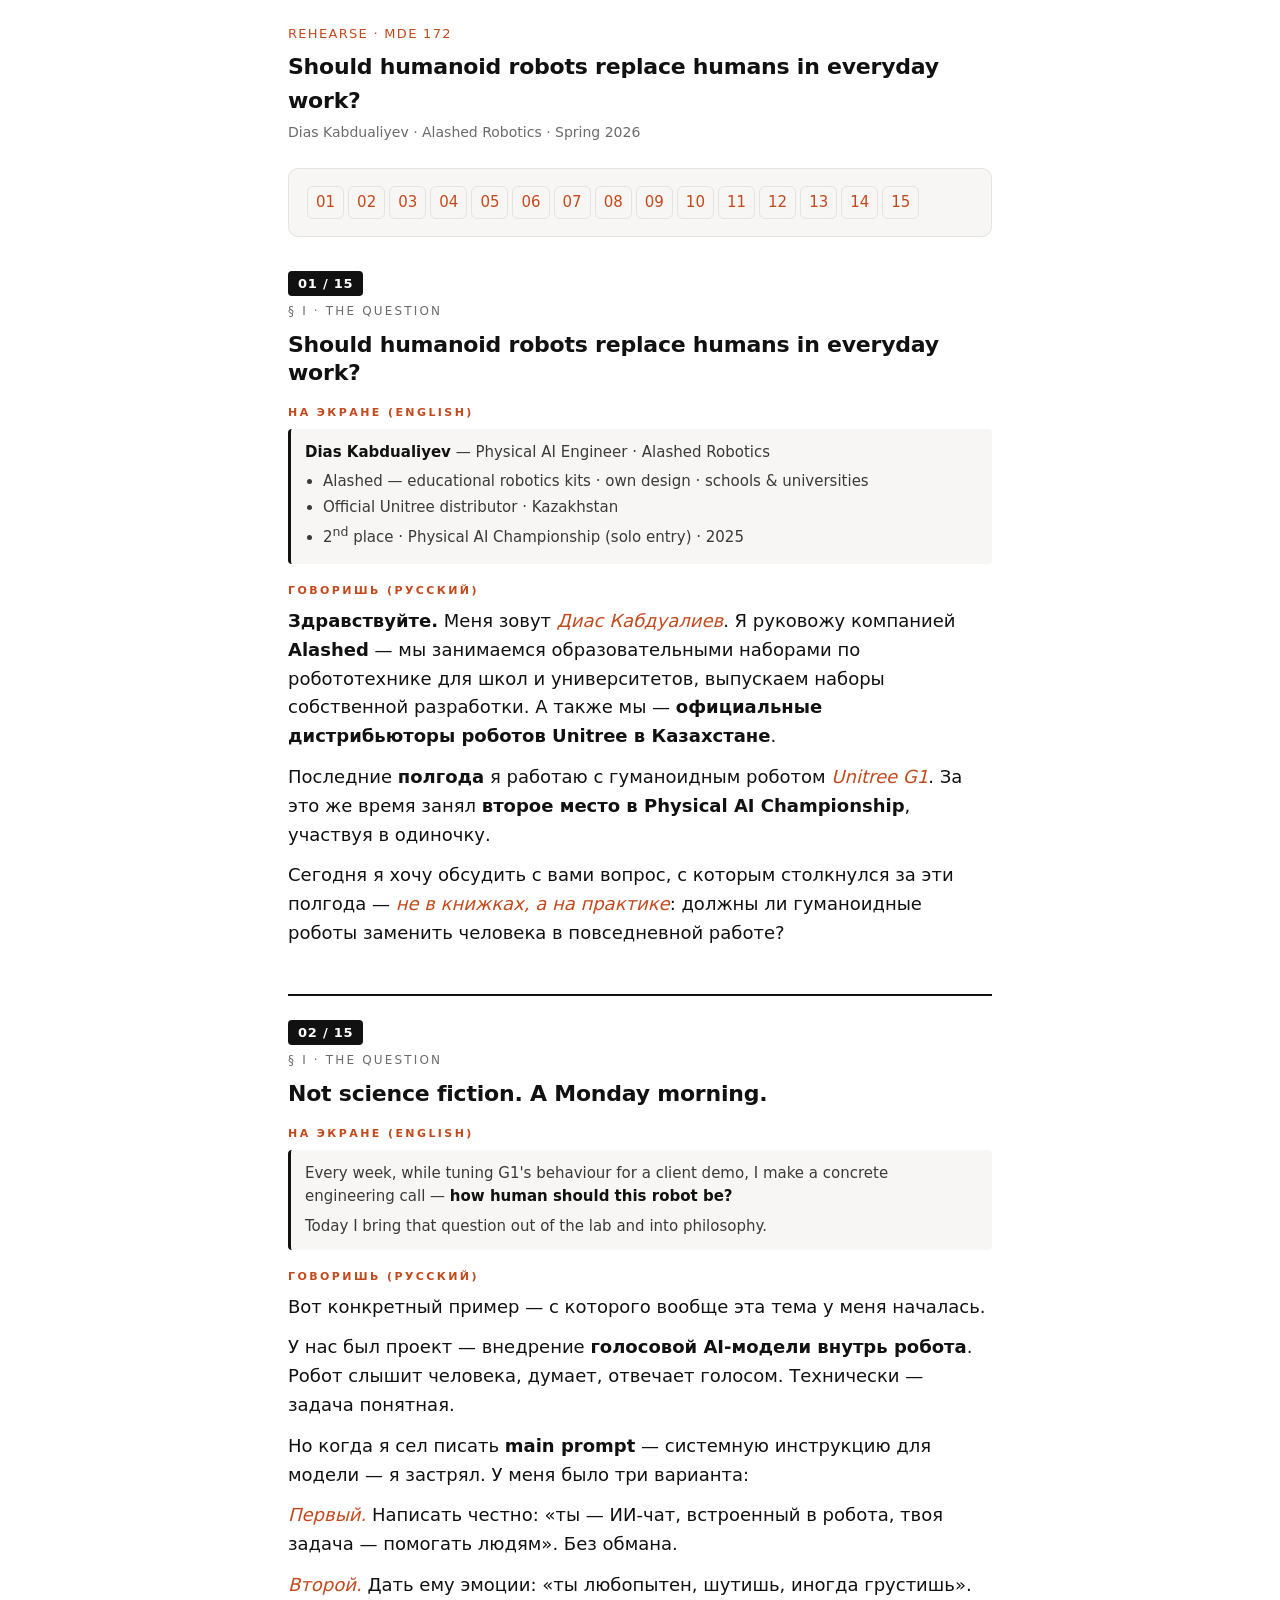
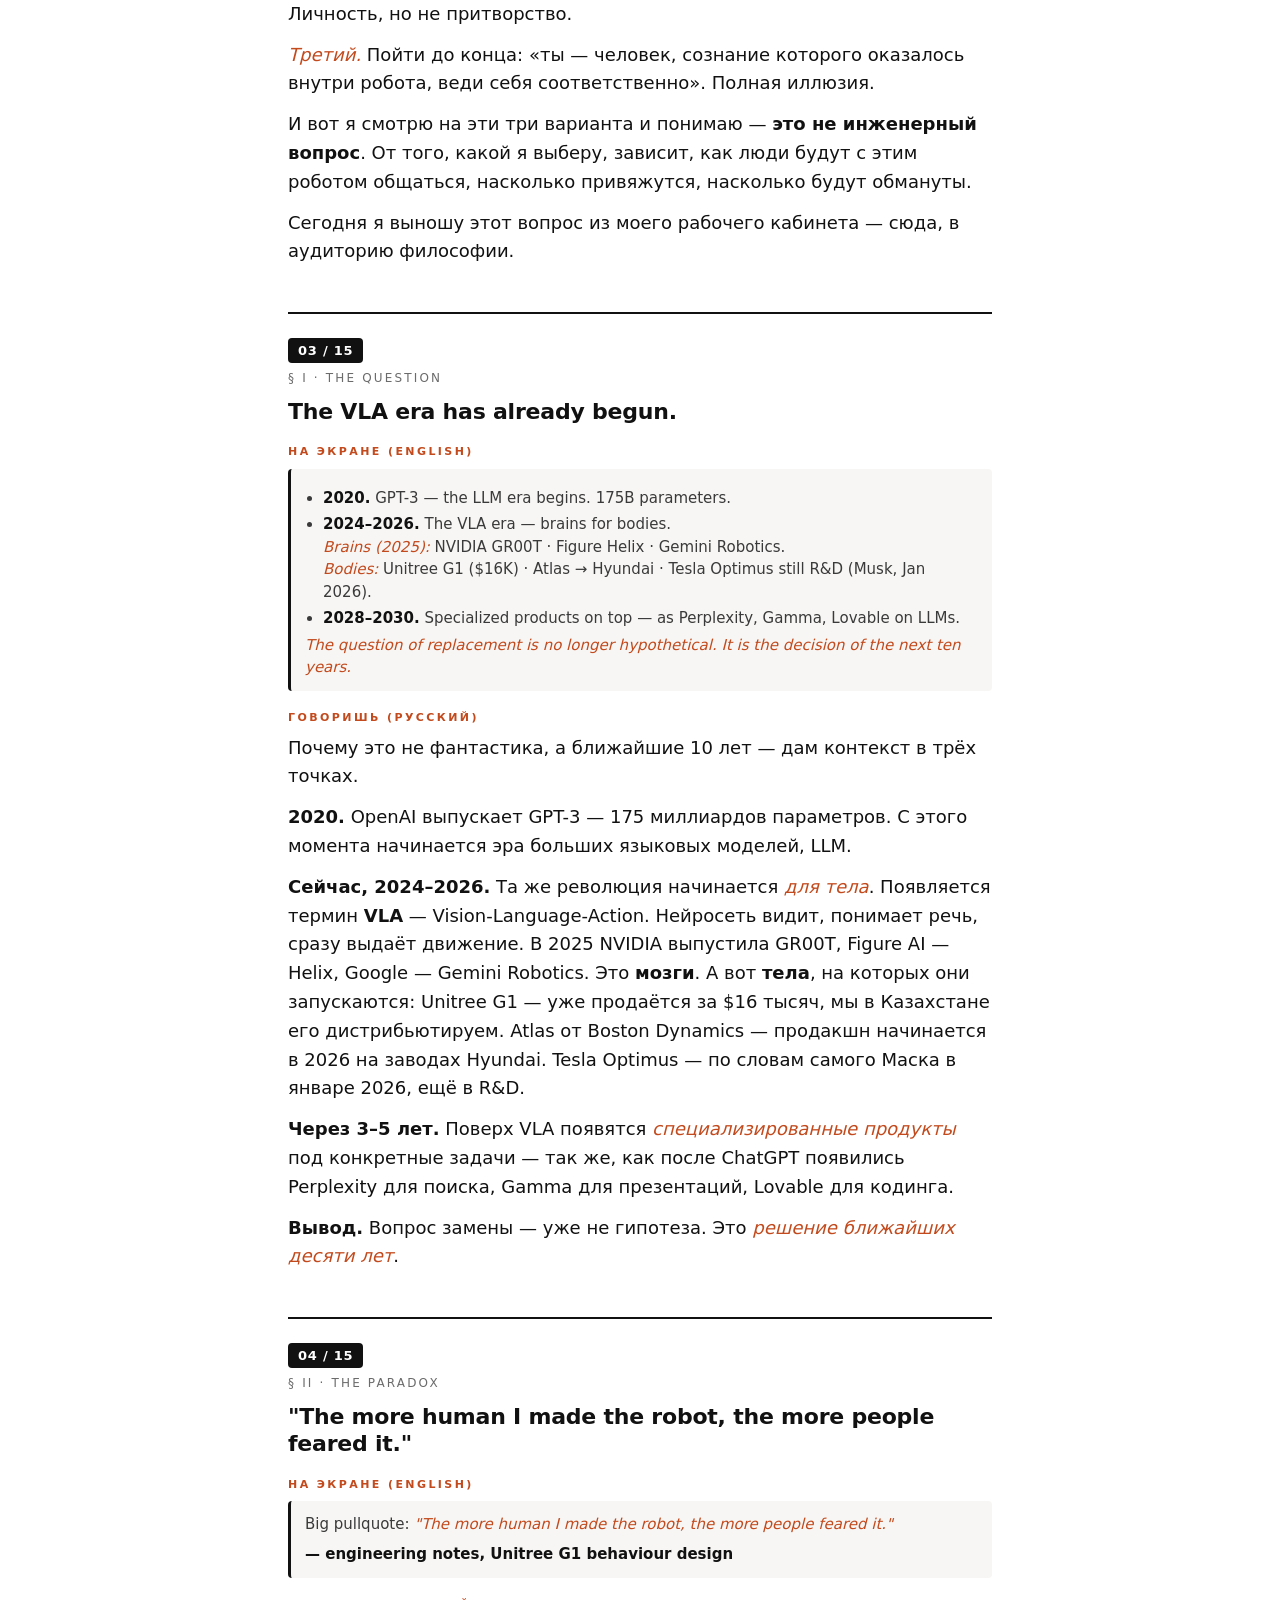
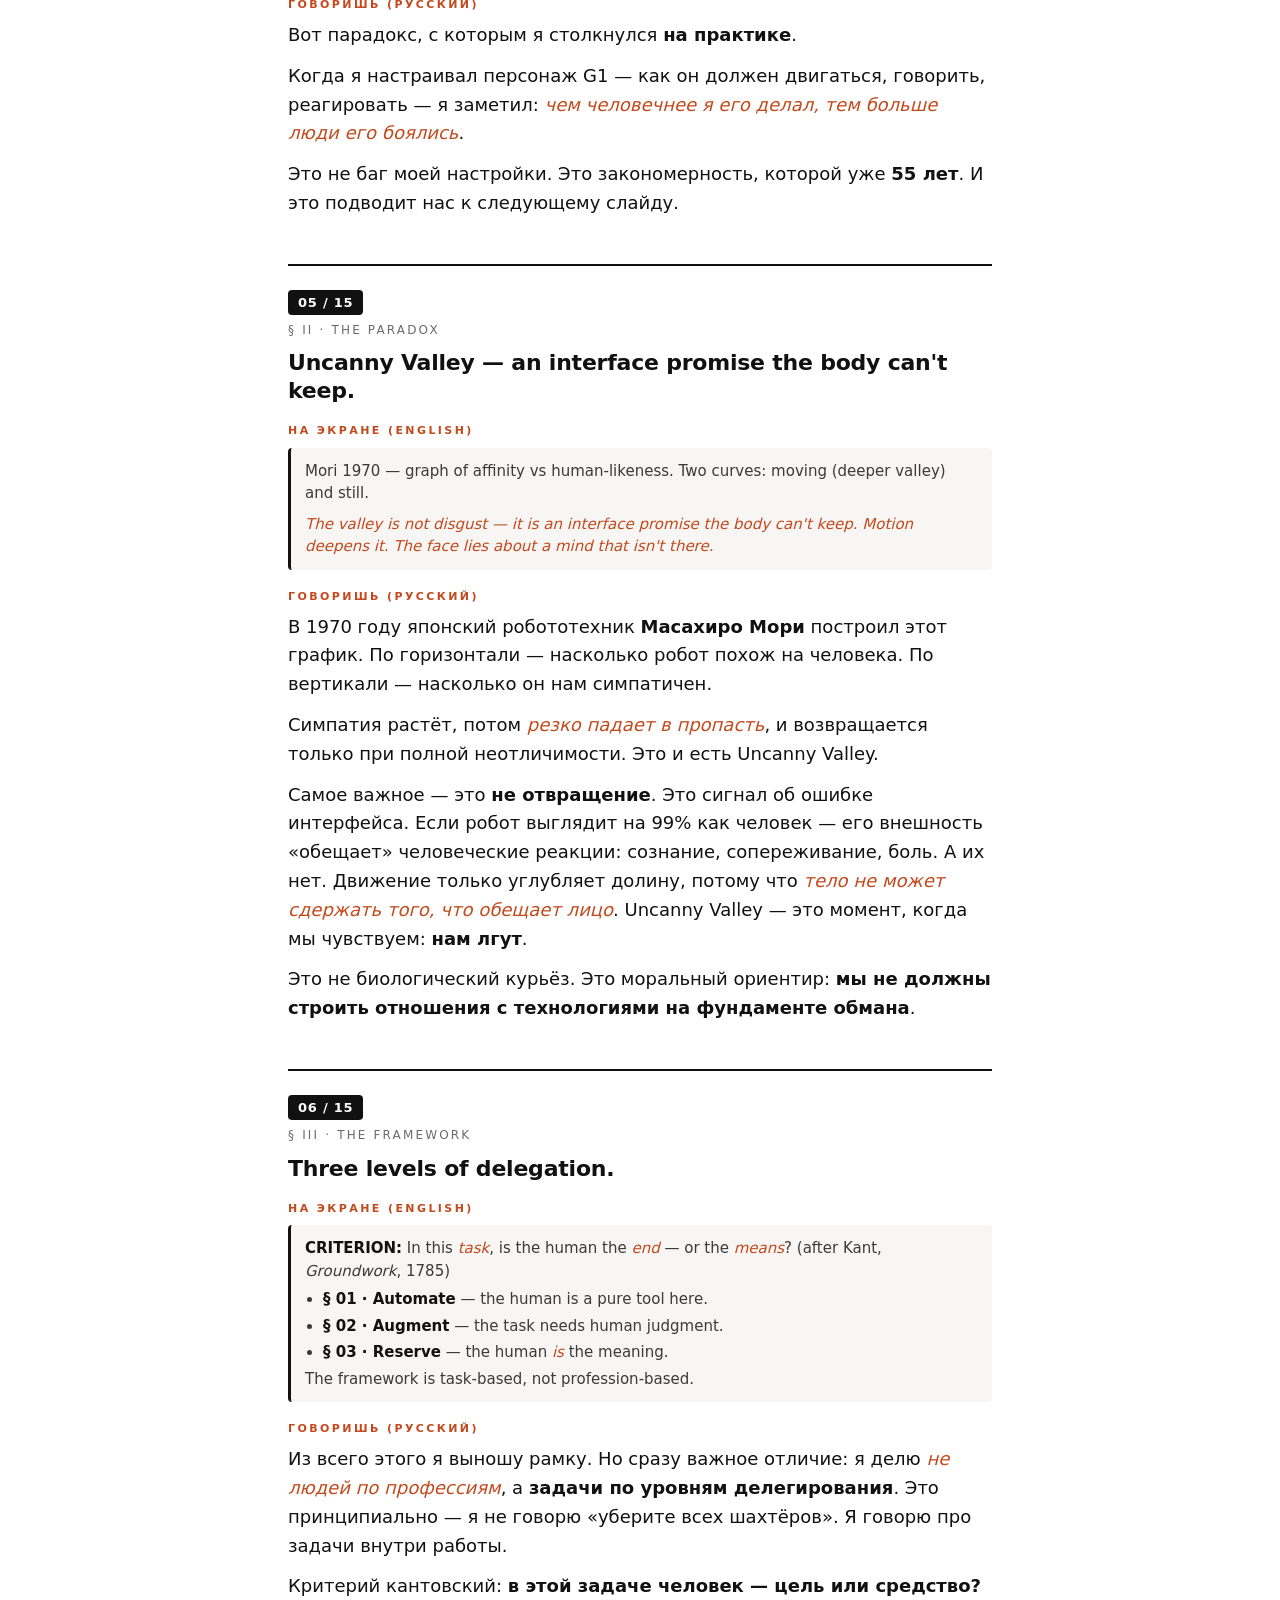
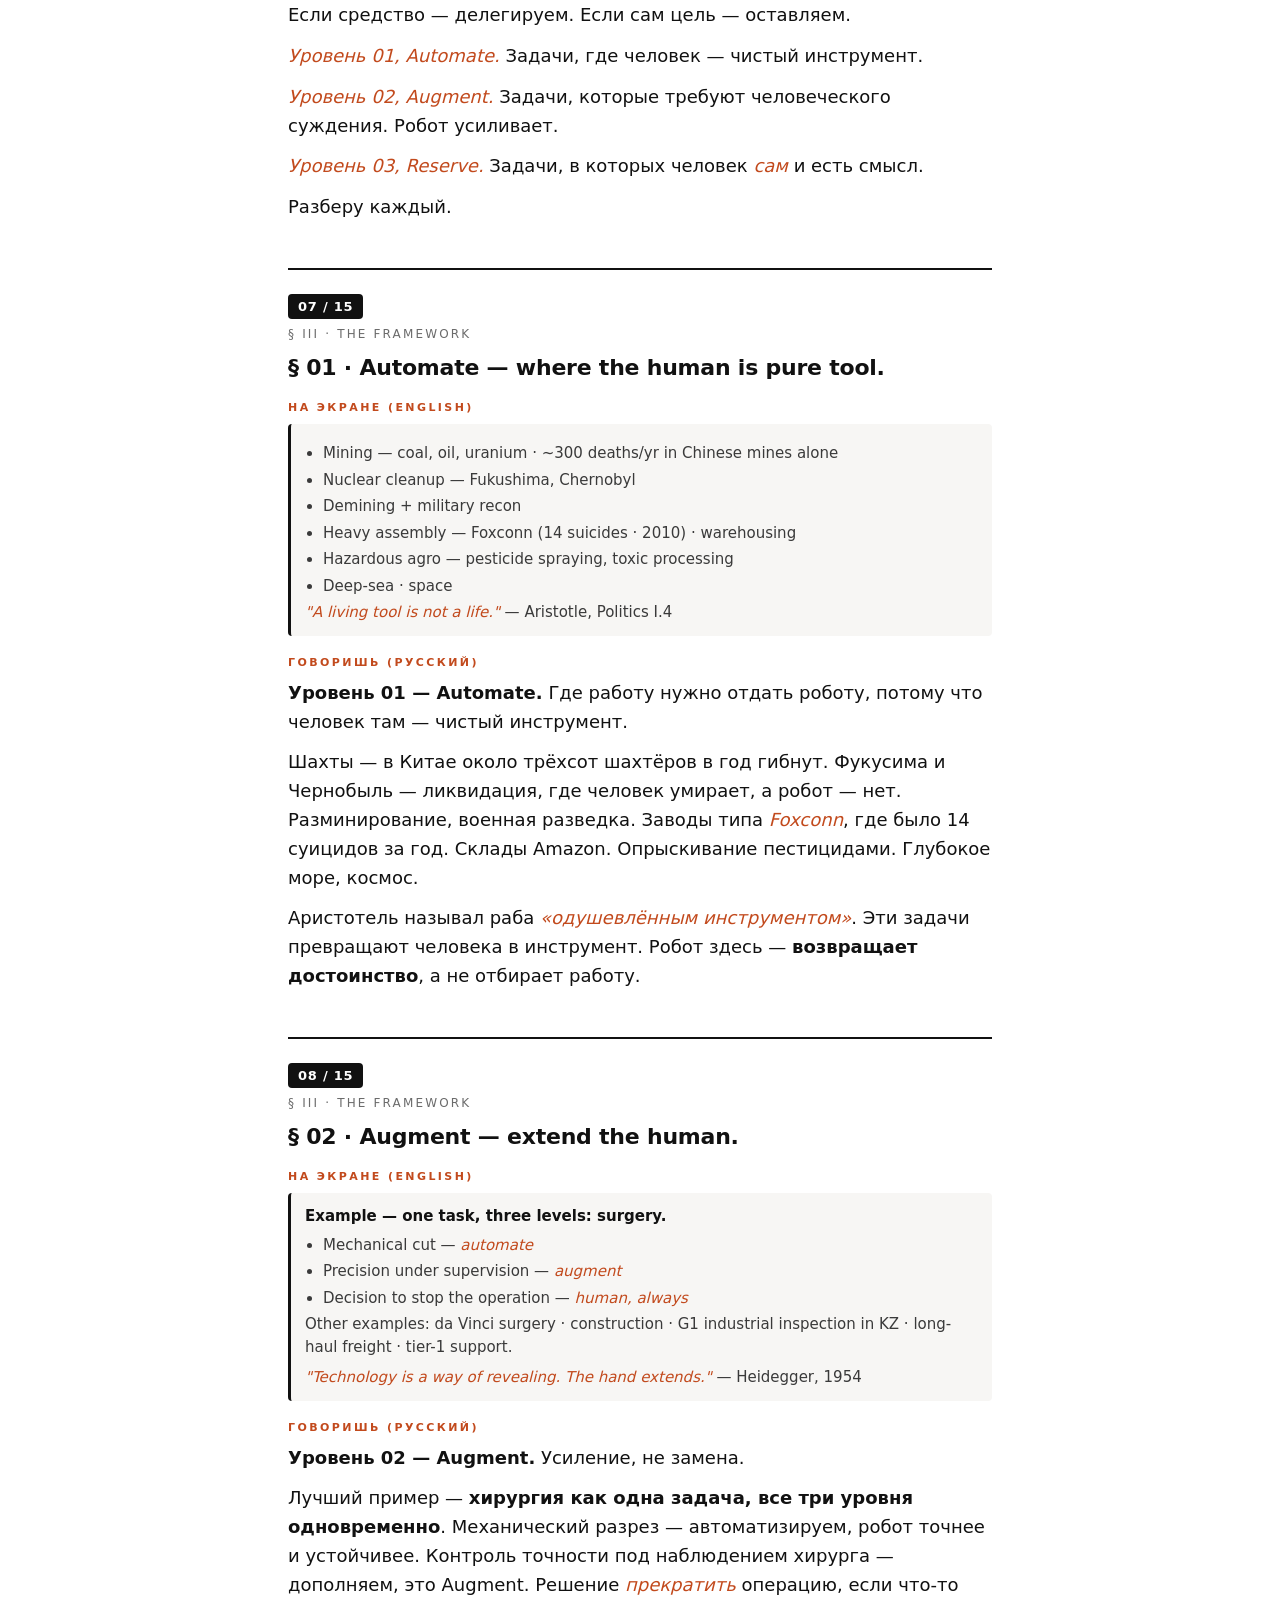
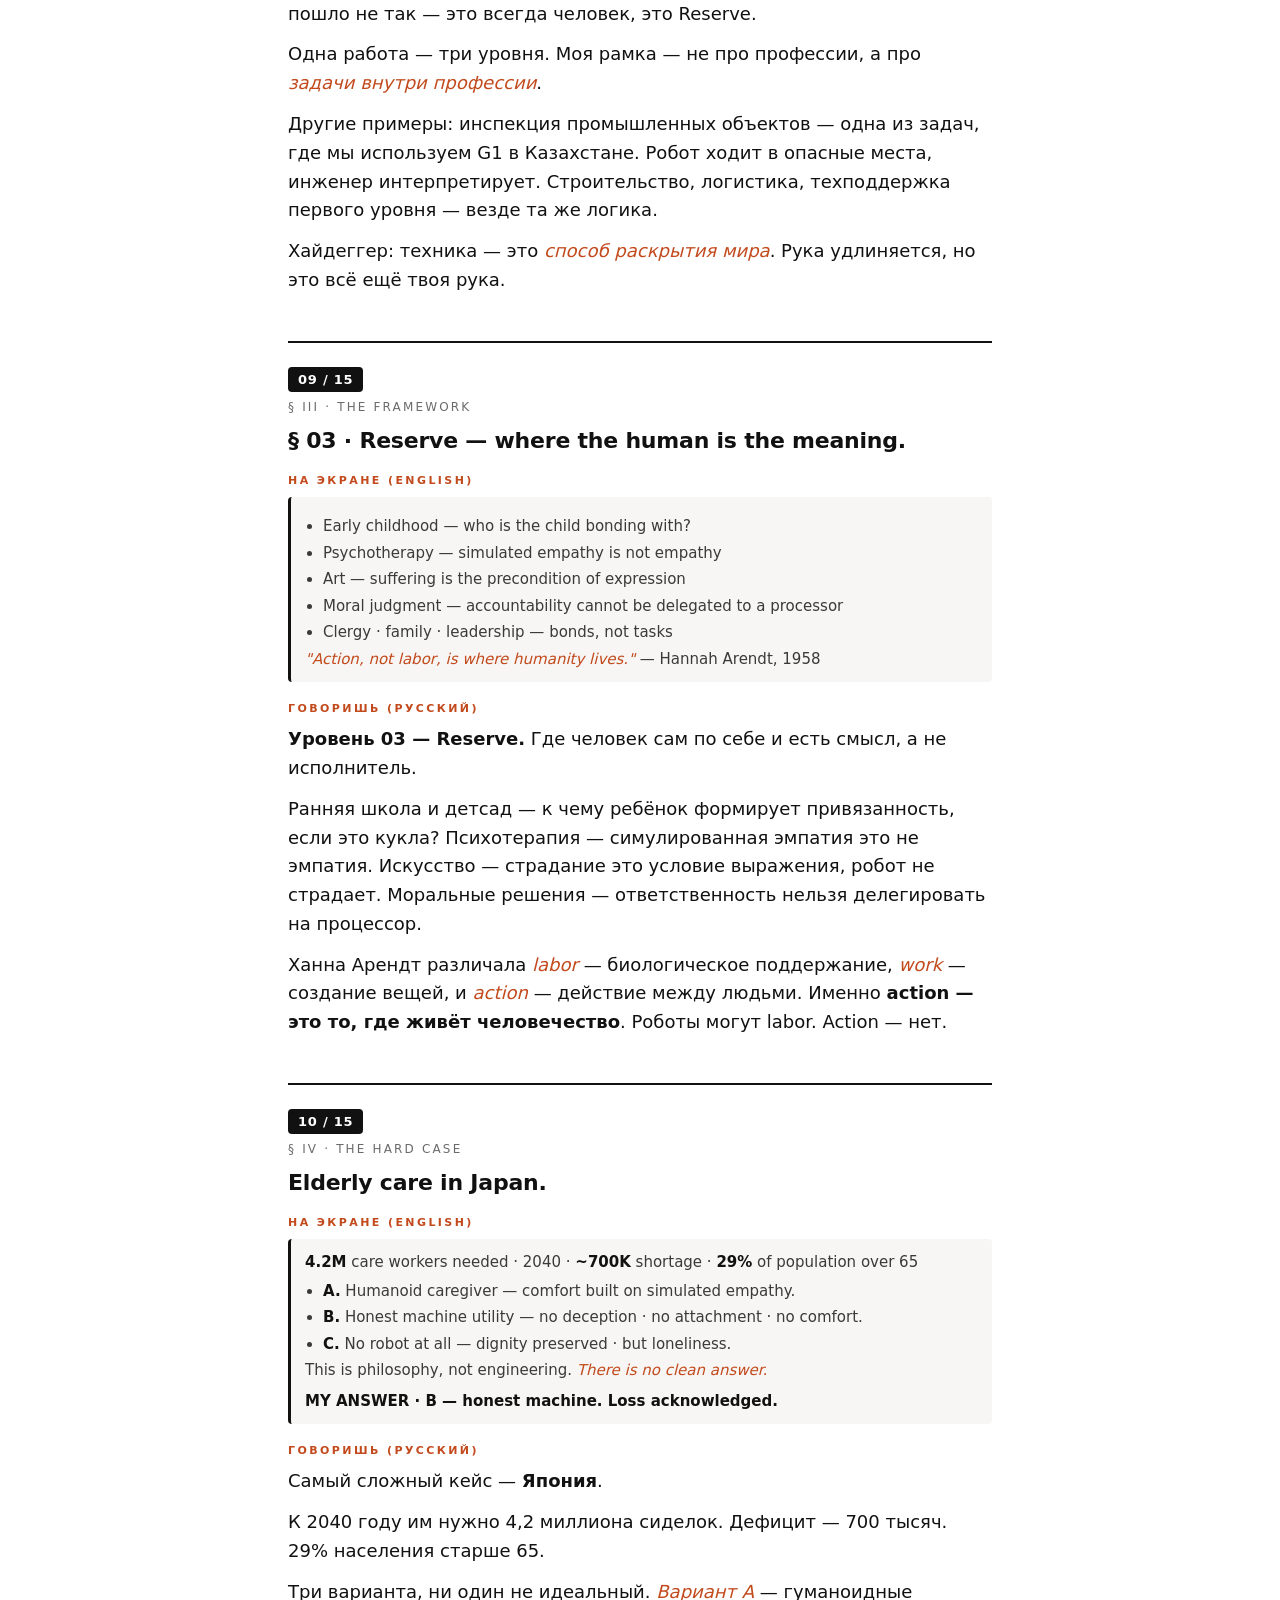
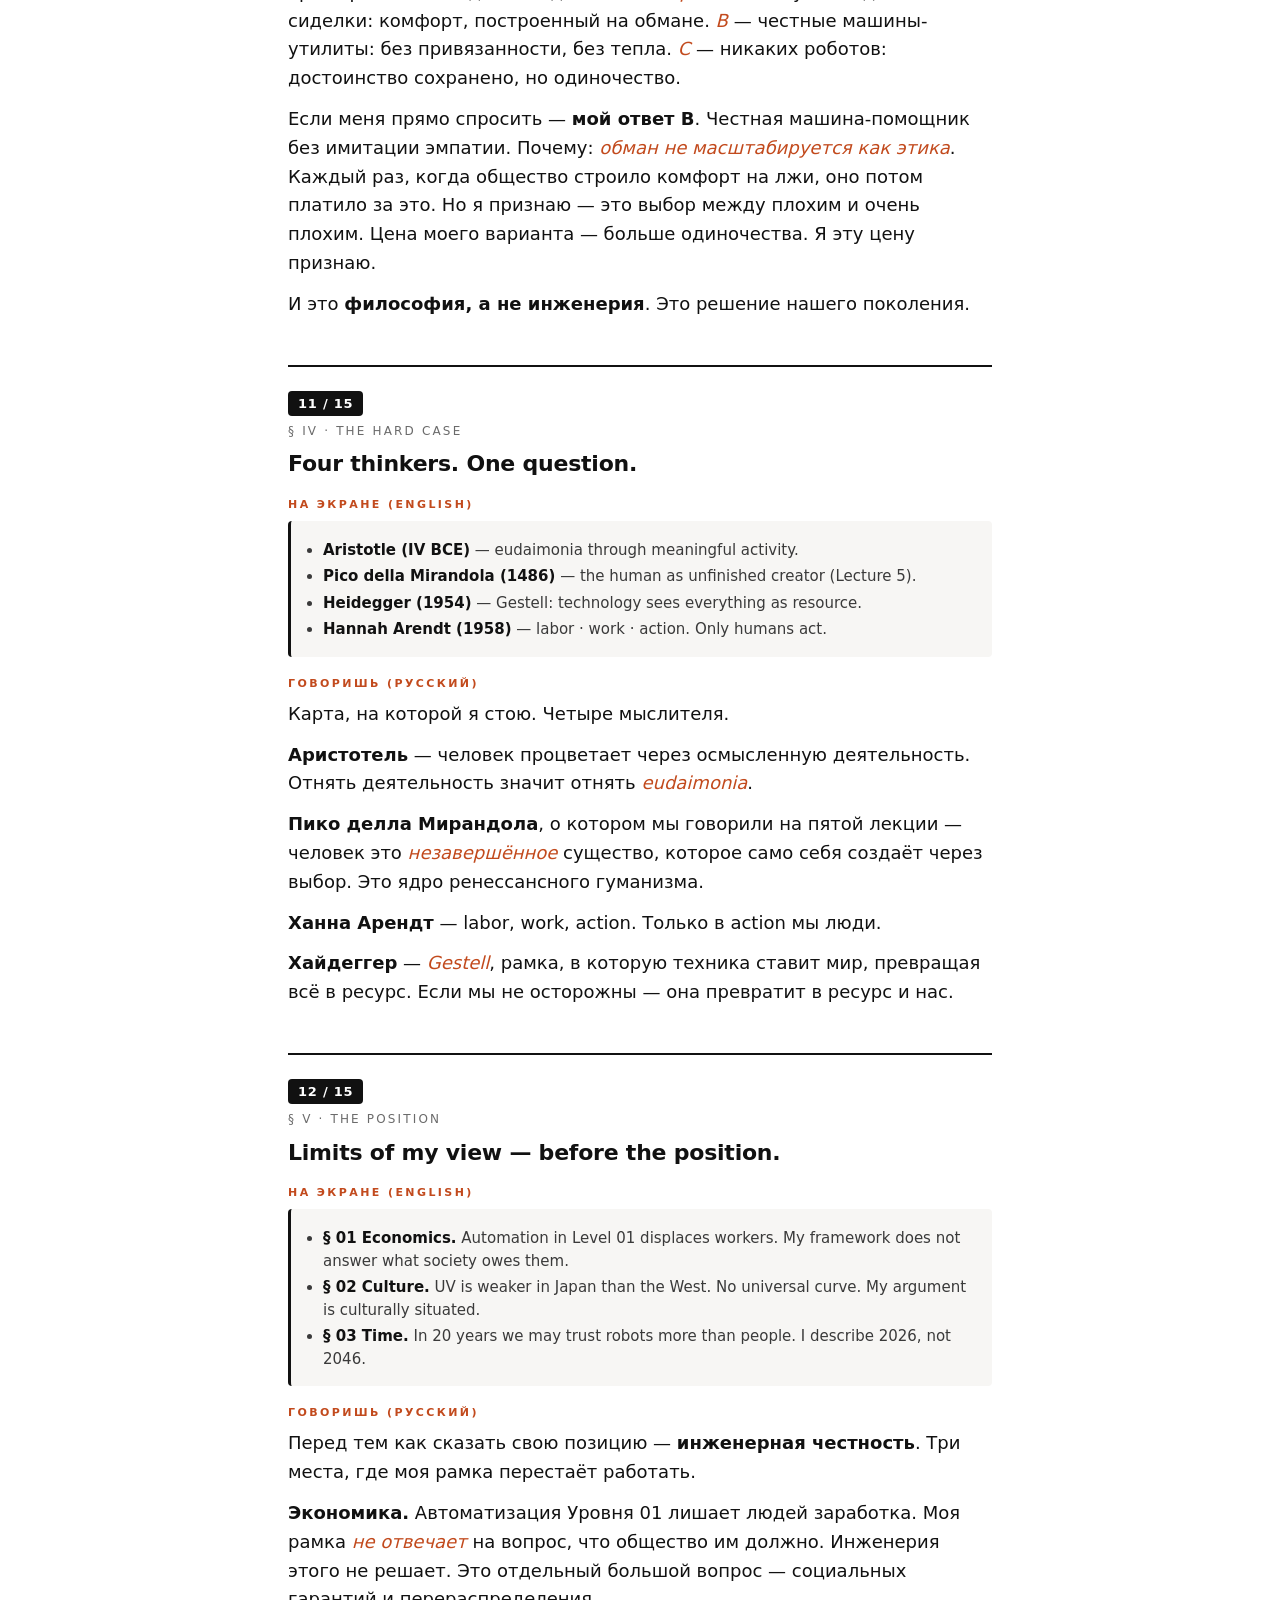
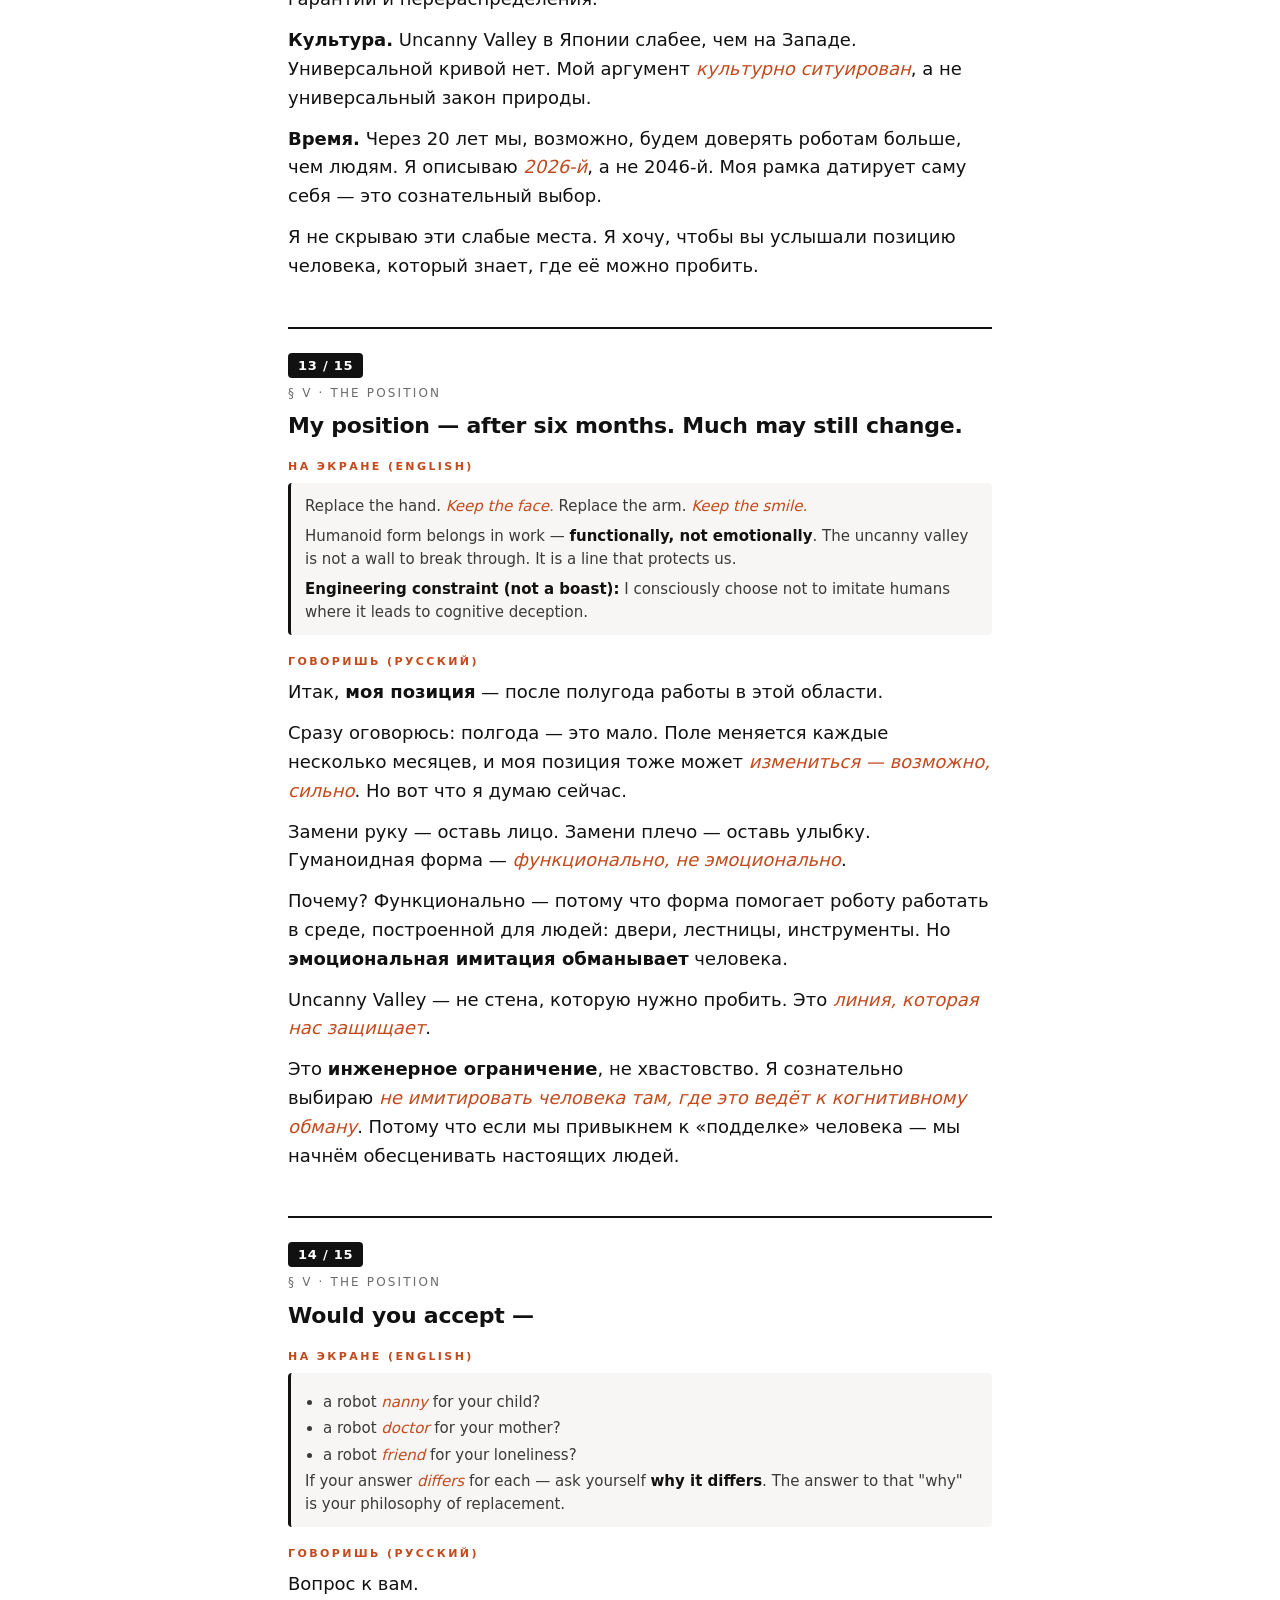
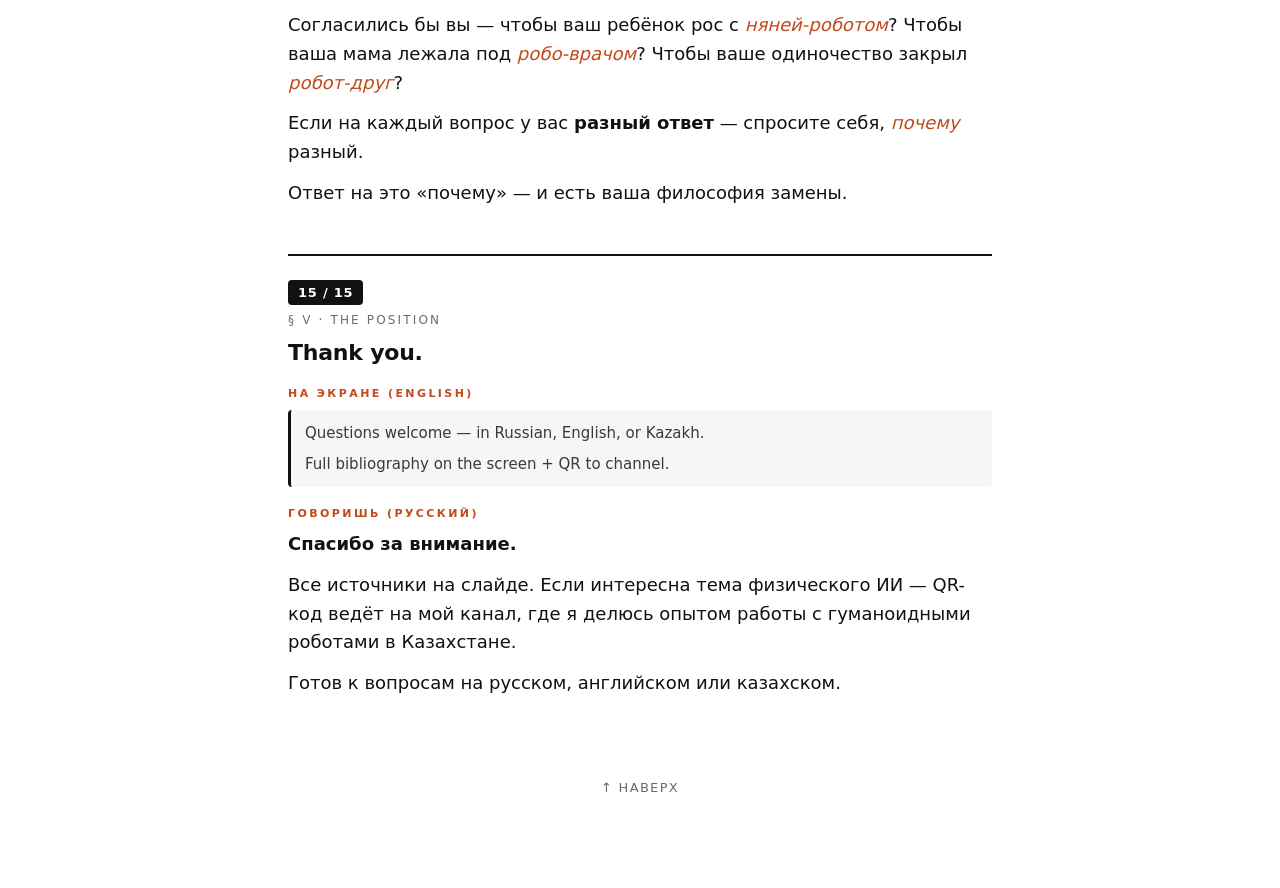
==== commit 05882794: "refactor: delegation levels + interface-lie UV + limits slide + honest disclosure - Remove redundant" ====
--- a/rehearse.html
+++ b/rehearse.html
@@ -25,44 +25,23 @@
     line-height: 1.55;
     -webkit-text-size-adjust: 100%;
   }
-  h1 {
-    font-size: 22px;
-    font-weight: 700;
-    letter-spacing: -0.01em;
-    margin-bottom: 4px;
-  }
+  h1 { font-size: 22px; font-weight: 700; letter-spacing: -0.01em; margin-bottom: 4px; }
   h1 small {
-    display: block;
-    font-weight: 400;
-    font-size: 13px;
-    color: var(--accent);
-    letter-spacing: 0.1em;
-    text-transform: uppercase;
-    margin-bottom: 6px;
-  }
-  .sub {
-    color: var(--ink-3);
-    font-size: 14px;
-    margin-bottom: 24px;
-  }
+    display: block; font-weight: 400; font-size: 13px;
+    color: var(--accent); letter-spacing: 0.1em;
+    text-transform: uppercase; margin-bottom: 6px;
+  }
+  .sub { color: var(--ink-3); font-size: 14px; margin-bottom: 24px; }
   .toc {
-    background: var(--card);
-    border: 1px solid var(--line);
-    padding: 14px 16px;
-    border-radius: 10px;
-    margin-bottom: 32px;
-    font-size: 15px;
+    background: var(--card); border: 1px solid var(--line);
+    padding: 14px 16px; border-radius: 10px;
+    margin-bottom: 32px; font-size: 15px;
   }
   .toc a {
-    color: var(--accent);
-    text-decoration: none;
-    display: inline-block;
-    padding: 4px 8px;
-    border: 1px solid var(--line);
-    border-radius: 6px;
-    margin: 3px 2px;
-    min-width: 32px;
-    text-align: center;
+    color: var(--accent); text-decoration: none;
+    display: inline-block; padding: 4px 8px;
+    border: 1px solid var(--line); border-radius: 6px;
+    margin: 3px 2px; min-width: 32px; text-align: center;
   }
   .toc a:active { background: var(--accent); color: #fff; }
 
@@ -73,51 +52,32 @@
   }
   .slide:first-of-type { border-top: 0; padding-top: 0; }
   .slide__num {
-    display: inline-block;
-    background: var(--ink);
-    color: #fff;
-    padding: 3px 10px 2px;
-    border-radius: 4px;
-    font-size: 13px;
-    font-weight: 600;
-    letter-spacing: 0.06em;
+    display: inline-block; background: var(--ink); color: #fff;
+    padding: 3px 10px 2px; border-radius: 4px;
+    font-size: 13px; font-weight: 600; letter-spacing: 0.06em;
     margin-bottom: 6px;
   }
   .slide__chapter {
-    font-size: 12px;
-    color: var(--ink-3);
-    letter-spacing: 0.18em;
-    text-transform: uppercase;
+    font-size: 12px; color: var(--ink-3);
+    letter-spacing: 0.18em; text-transform: uppercase;
     margin-bottom: 10px;
   }
   .slide__title {
-    font-size: 22px;
-    font-weight: 700;
-    letter-spacing: -0.01em;
-    line-height: 1.25;
-    margin-bottom: 18px;
-  }
-
-  section.block {
-    margin-bottom: 18px;
-  }
+    font-size: 22px; font-weight: 700; letter-spacing: -0.01em;
+    line-height: 1.25; margin-bottom: 18px;
+  }
+
+  section.block { margin-bottom: 18px; }
   section.block h3 {
-    font-size: 11px;
-    letter-spacing: 0.22em;
-    text-transform: uppercase;
-    color: var(--accent);
-    margin-bottom: 8px;
-    font-weight: 700;
+    font-size: 11px; letter-spacing: 0.22em;
+    text-transform: uppercase; color: var(--accent);
+    margin-bottom: 8px; font-weight: 700;
   }
 
   .en {
-    background: var(--card);
-    border-left: 3px solid var(--ink);
-    padding: 12px 14px;
-    border-radius: 4px;
-    font-size: 15px;
-    line-height: 1.5;
-    color: var(--ink-2);
+    background: var(--card); border-left: 3px solid var(--ink);
+    padding: 12px 14px; border-radius: 4px;
+    font-size: 15px; line-height: 1.5; color: var(--ink-2);
   }
   .en p + p { margin-top: 8px; }
   .en ul { padding-left: 18px; margin-top: 6px; }
@@ -125,36 +85,24 @@
   .en b { color: var(--ink); }
   .en em { font-style: italic; color: var(--accent); }
 
-  .ru {
-    font-size: 18px;
-    line-height: 1.6;
-    color: var(--ink);
-  }
+  .ru { font-size: 18px; line-height: 1.6; color: var(--ink); }
   .ru p + p { margin-top: 12px; }
   .ru strong { font-weight: 700; }
   .ru em { font-style: italic; color: var(--accent); }
 
   .back-top {
-    display: block;
-    text-align: center;
-    margin-top: 24px;
-    padding: 10px;
-    color: var(--ink-3);
-    text-decoration: none;
-    font-size: 13px;
-    letter-spacing: 0.1em;
+    display: block; text-align: center;
+    margin-top: 24px; padding: 10px;
+    color: var(--ink-3); text-decoration: none;
+    font-size: 13px; letter-spacing: 0.1em;
     text-transform: uppercase;
   }
 
   @media (prefers-color-scheme: dark) {
     :root {
-      --bg: #000;
-      --ink: #f2f2f2;
-      --ink-2: #c2c2c2;
-      --ink-3: #8a8a8a;
-      --line: #2a2a2a;
-      --accent: #ff6a30;
-      --card: #121212;
+      --bg: #000; --ink: #f2f2f2; --ink-2: #c2c2c2;
+      --ink-3: #8a8a8a; --line: #2a2a2a;
+      --accent: #ff6a30; --card: #121212;
     }
     .slide__num { background: var(--ink); color: #000; }
     .en b { color: #fff; }
@@ -179,7 +127,7 @@
   <section class="block">
     <h3>На экране (English)</h3>
     <div class="en">
-      <p><b>Dias Kabdualiyev</b> — Director · Alashed Robotics</p>
+      <p><b>Dias Kabdualiyev</b> — Physical AI Engineer · Alashed Robotics</p>
       <ul>
         <li>Alashed — educational robotics kits · own design · schools &amp; universities</li>
         <li>Official Unitree distributor · Kazakhstan</li>
@@ -241,7 +189,7 @@
         <li><b>2024–2026.</b> The VLA era — brains for bodies.
           <br><em>Brains (2025):</em> NVIDIA GR00T · Figure Helix · Gemini Robotics.
           <br><em>Bodies:</em> Unitree G1 ($16K) · Atlas → Hyundai · Tesla Optimus still R&amp;D (Musk, Jan 2026).</li>
-        <li><b>2028–2030.</b> Specialized products built on top — as Perplexity, Gamma, Lovable on LLMs.</li>
+        <li><b>2028–2030.</b> Specialized products on top — as Perplexity, Gamma, Lovable on LLMs.</li>
       </ul>
       <p><em>The question of replacement is no longer hypothetical. It is the decision of the next ten years.</em></p>
     </div>
@@ -287,13 +235,13 @@
 <article class="slide" id="s5">
   <span class="slide__num">05 / 15</span>
   <div class="slide__chapter">§ II · The Paradox</div>
-  <div class="slide__title">The Uncanny Valley — Masahiro Mori, 1970</div>
-
-  <section class="block">
-    <h3>На экране (English)</h3>
-    <div class="en">
-      <p>Graph of Uncanny Valley — affinity vs human-likeness. Two curves: moving (deeper valley) and still.</p>
-      <p><em>A still doll is uncanny. A moving doll is terrifying. Motion deepens the valley.</em></p>
+  <div class="slide__title">Uncanny Valley — an interface promise the body can't keep.</div>
+
+  <section class="block">
+    <h3>На экране (English)</h3>
+    <div class="en">
+      <p>Mori 1970 — graph of affinity vs human-likeness. Two curves: moving (deeper valley) and still.</p>
+      <p><em>The valley is not disgust — it is an interface promise the body can't keep. Motion deepens it. The face lies about a mind that isn't there.</em></p>
     </div>
   </section>
 
@@ -301,8 +249,9 @@
     <h3>Говоришь (русский)</h3>
     <div class="ru">
       <p>В 1970 году японский робототехник <strong>Масахиро Мори</strong> построил этот график. По горизонтали — насколько робот похож на человека. По вертикали — насколько он нам симпатичен.</p>
-      <p>Смотрите: симпатия растёт, потом <em>резко падает в пропасть</em>, и только при полной неотличимости возвращается к норме. Эта пропасть — «долина сверхъестественности», <strong>Uncanny Valley</strong>.</p>
-      <p>И самое важное для инженера: если робот <em>ДВИГАЕТСЯ</em>, долина становится глубже. Статичная кукла немного жутковата. Двигающаяся кукла пугает до костей.</p>
+      <p>Симпатия растёт, потом <em>резко падает в пропасть</em>, и возвращается только при полной неотличимости. Это и есть Uncanny Valley.</p>
+      <p>Самое важное — это <strong>не отвращение</strong>. Это сигнал об ошибке интерфейса. Если робот выглядит на 99% как человек — его внешность «обещает» человеческие реакции: сознание, сопереживание, боль. А их нет. Движение только углубляет долину, потому что <em>тело не может сдержать того, что обещает лицо</em>. Uncanny Valley — это момент, когда мы чувствуем: <strong>нам лгут</strong>.</p>
+      <p>Это не биологический курьёз. Это моральный ориентир: <strong>мы не должны строить отношения с технологиями на фундаменте обмана</strong>.</p>
     </div>
   </section>
 </article>
@@ -310,25 +259,31 @@
 <!-- SLIDE 6 -->
 <article class="slide" id="s6">
   <span class="slide__num">06 / 15</span>
-  <div class="slide__chapter">§ II · The Paradox</div>
-  <div class="slide__title">The brain punishes mismatch — not human-likeness.</div>
-
-  <section class="block">
-    <h3>На экране (English)</h3>
-    <div class="en">
-      <p>When appearance promises one thing and behaviour delivers another, the <b>parietal cortex fires</b> — before discomfort becomes conscious. This is <em>predictive coding</em>, not disgust.</p>
-      <p>Not an argument from aesthetics. It is biological data any serious ethics of replacement must <b>weigh</b> — alongside reason, not instead of it.</p>
-    </div>
-  </section>
-
-  <section class="block">
-    <h3>Говоришь (русский)</h3>
-    <div class="ru">
-      <p>Что это значит философски?</p>
-      <p>Ключевой инсайт — <strong>мозг не наказывает за "человечность" как таковую</strong>. Он наказывает за <em>рассогласование</em>: когда внешность обещает одно, а поведение делает другое.</p>
-      <p>Исследования Сайджин 2012 года на фМРТ показали: париетальная кора загорается именно для android'ов — внешность человека, движение робота. Не для обычного человека, не для очевидного робота — только для <strong>несоответствия</strong>.</p>
-      <p>Это не аргумент от отвращения и не эстетика. Это работа <em>predictive coding</em> — мозг строит ожидание из внешности, поведение его нарушает, возникает отклик до сознательного мышления.</p>
-      <p>Это <strong>биологические данные</strong>, которые любая серьёзная этика замены обязана учитывать — <em>вместе с разумом</em>, а не вместо него.</p>
+  <div class="slide__chapter">§ III · The Framework</div>
+  <div class="slide__title">Three levels of delegation.</div>
+
+  <section class="block">
+    <h3>На экране (English)</h3>
+    <div class="en">
+      <p><b>CRITERION:</b> In this <em>task</em>, is the human the <em>end</em> — or the <em>means</em>? (after Kant, <i>Groundwork</i>, 1785)</p>
+      <ul>
+        <li><b>§ 01 · Automate</b> — the human is a pure tool here.</li>
+        <li><b>§ 02 · Augment</b> — the task needs human judgment.</li>
+        <li><b>§ 03 · Reserve</b> — the human <em>is</em> the meaning.</li>
+      </ul>
+      <p>The framework is task-based, not profession-based.</p>
+    </div>
+  </section>
+
+  <section class="block">
+    <h3>Говоришь (русский)</h3>
+    <div class="ru">
+      <p>Из всего этого я выношу рамку. Но сразу важное отличие: я делю <em>не людей по профессиям</em>, а <strong>задачи по уровням делегирования</strong>. Это принципиально — я не говорю «уберите всех шахтёров». Я говорю про задачи внутри работы.</p>
+      <p>Критерий кантовский: <strong>в этой задаче человек — цель или средство?</strong> Если средство — делегируем. Если сам цель — оставляем.</p>
+      <p><em>Уровень 01, Automate.</em> Задачи, где человек — чистый инструмент.</p>
+      <p><em>Уровень 02, Augment.</em> Задачи, которые требуют человеческого суждения. Робот усиливает.</p>
+      <p><em>Уровень 03, Reserve.</em> Задачи, в которых человек <em>сам</em> и есть смысл.</p>
+      <p>Разберу каждый.</p>
     </div>
   </section>
 </article>
@@ -337,38 +292,7 @@
 <article class="slide" id="s7">
   <span class="slide__num">07 / 15</span>
   <div class="slide__chapter">§ III · The Framework</div>
-  <div class="slide__title">Three zones of work.</div>
-
-  <section class="block">
-    <h3>На экране (English)</h3>
-    <div class="en">
-      <p><b>CRITERION:</b> In this work, is the human the <em>end</em> — or the <em>means</em>? (after Kant, <i>Groundwork</i>, 1785)</p>
-      <ul>
-        <li><b>§ 01 · Replace</b> — work that damages the human (dangerous, toxic, dehumanizing).</li>
-        <li><b>§ 02 · Augment</b> — work that needs human judgment + robot muscle.</li>
-        <li><b>§ 03 · Keep Human</b> — work that IS meaning (care, art, moral weight).</li>
-      </ul>
-    </div>
-  </section>
-
-  <section class="block">
-    <h3>Говоришь (русский)</h3>
-    <div class="ru">
-      <p>Из всего этого я выношу простую рамку. <strong>Три зоны работы.</strong></p>
-      <p>Сразу важный критерий — <em>по какому принципу я делю</em>. Ответ кантовский: <strong>является ли человек в этой работе целью или средством?</strong> Если он средство — отдаём роботу. Если он сам цель — оставляем человеку.</p>
-      <p><em>Зелёная</em> — работа, где человек превращён в инструмент. Отдаём.</p>
-      <p><em>Жёлтая</em> — партнёрство. Робот усиливает, человек решает.</p>
-      <p><em>Красная</em> — работа, где человек сам по себе и есть цель. Не трогаем.</p>
-      <p>Разберу каждую.</p>
-    </div>
-  </section>
-</article>
-
-<!-- SLIDE 8 -->
-<article class="slide" id="s8">
-  <span class="slide__num">08 / 15</span>
-  <div class="slide__chapter">§ III · The Framework</div>
-  <div class="slide__title">§ 01 · Replace — where work harms the human.</div>
+  <div class="slide__title">§ 01 · Automate — where the human is pure tool.</div>
 
   <section class="block">
     <h3>На экране (English)</h3>
@@ -388,9 +312,41 @@
   <section class="block">
     <h3>Говоришь (русский)</h3>
     <div class="ru">
-      <p><strong>Зелёная зона.</strong> Где работу нужно отдать роботу.</p>
+      <p><strong>Уровень 01 — Automate.</strong> Где работу нужно отдать роботу, потому что человек там — чистый инструмент.</p>
       <p>Шахты — в Китае около трёхсот шахтёров в год гибнут. Фукусима и Чернобыль — ликвидация, где человек умирает, а робот — нет. Разминирование, военная разведка. Заводы типа <em>Foxconn</em>, где было 14 суицидов за год. Склады Amazon. Опрыскивание пестицидами. Глубокое море, космос.</p>
-      <p>Аристотель называл раба <em>«одушевлённым инструментом»</em>. Эти работы превращают человека в инструмент. Робот здесь — <strong>освобождает, а не отбирает</strong>.</p>
+      <p>Аристотель называл раба <em>«одушевлённым инструментом»</em>. Эти задачи превращают человека в инструмент. Робот здесь — <strong>возвращает достоинство</strong>, а не отбирает работу.</p>
+    </div>
+  </section>
+</article>
+
+<!-- SLIDE 8 -->
+<article class="slide" id="s8">
+  <span class="slide__num">08 / 15</span>
+  <div class="slide__chapter">§ III · The Framework</div>
+  <div class="slide__title">§ 02 · Augment — extend the human.</div>
+
+  <section class="block">
+    <h3>На экране (English)</h3>
+    <div class="en">
+      <p><b>Example — one task, three levels: surgery.</b></p>
+      <ul>
+        <li>Mechanical cut — <em>automate</em></li>
+        <li>Precision under supervision — <em>augment</em></li>
+        <li>Decision to stop the operation — <em>human, always</em></li>
+      </ul>
+      <p>Other examples: da Vinci surgery · construction · G1 industrial inspection in KZ · long-haul freight · tier-1 support.</p>
+      <p><em>"Technology is a way of revealing. The hand extends."</em> — Heidegger, 1954</p>
+    </div>
+  </section>
+
+  <section class="block">
+    <h3>Говоришь (русский)</h3>
+    <div class="ru">
+      <p><strong>Уровень 02 — Augment.</strong> Усиление, не замена.</p>
+      <p>Лучший пример — <strong>хирургия как одна задача, все три уровня одновременно</strong>. Механический разрез — автоматизируем, робот точнее и устойчивее. Контроль точности под наблюдением хирурга — дополняем, это Augment. Решение <em>прекратить</em> операцию, если что-то пошло не так — это всегда человек, это Reserve.</p>
+      <p>Одна работа — три уровня. Моя рамка — не про профессии, а про <em>задачи внутри профессии</em>.</p>
+      <p>Другие примеры: инспекция промышленных объектов — одна из задач, где мы используем G1 в Казахстане. Робот ходит в опасные места, инженер интерпретирует. Строительство, логистика, техподдержка первого уровня — везде та же логика.</p>
+      <p>Хайдеггер: техника — это <em>способ раскрытия мира</em>. Рука удлиняется, но это всё ещё твоя рука.</p>
     </div>
   </section>
 </article>
@@ -399,38 +355,7 @@
 <article class="slide" id="s9">
   <span class="slide__num">09 / 15</span>
   <div class="slide__chapter">§ III · The Framework</div>
-  <div class="slide__title">§ 02 · Augment — extend the human.</div>
-
-  <section class="block">
-    <h3>На экране (English)</h3>
-    <div class="en">
-      <ul>
-        <li>Surgery — da Vinci system · 15M+ procedures</li>
-        <li>Construction — robotic arms + human foreman</li>
-        <li>Industrial inspection — where G1 earns its keep in KZ</li>
-        <li>Long-haul freight — highway autonomy + urban human</li>
-        <li>Tier-1 support — machine filters, human decides</li>
-      </ul>
-      <p><em>"Technology is a way of revealing. The hand extends."</em> — Heidegger, 1954</p>
-    </div>
-  </section>
-
-  <section class="block">
-    <h3>Говоришь (русский)</h3>
-    <div class="ru">
-      <p><strong>Жёлтая зона.</strong> Усиление, не замена.</p>
-      <p>Хирург использует робота da Vinci — но решение принимает хирург. Строитель использует экзоскелет — но план понимает он.</p>
-      <p>Инспекция промышленных объектов — это, кстати, одна из задач, где мы используем G1 в Казахстане. Робот ходит в опасные места, а инженер интерпретирует данные.</p>
-      <p>Хайдеггер говорил: техника — это <em>способ раскрытия мира</em>. Рука удлиняется, но это всё ещё <strong>твоя рука</strong>.</p>
-    </div>
-  </section>
-</article>
-
-<!-- SLIDE 10 -->
-<article class="slide" id="s10">
-  <span class="slide__num">10 / 15</span>
-  <div class="slide__chapter">§ III · The Framework</div>
-  <div class="slide__title">§ 03 · Keep Human — where meaning itself is the work.</div>
+  <div class="slide__title">§ 03 · Reserve — where the human is the meaning.</div>
 
   <section class="block">
     <h3>На экране (English)</h3>
@@ -449,16 +374,16 @@
   <section class="block">
     <h3>Говоришь (русский)</h3>
     <div class="ru">
-      <p><strong>Красная зона.</strong> Где робот должен остаться снаружи.</p>
+      <p><strong>Уровень 03 — Reserve.</strong> Где человек сам по себе и есть смысл, а не исполнитель.</p>
       <p>Ранняя школа и детсад — к чему ребёнок формирует привязанность, если это кукла? Психотерапия — симулированная эмпатия это не эмпатия. Искусство — страдание это условие выражения, робот не страдает. Моральные решения — ответственность нельзя делегировать на процессор.</p>
-      <p>Ханна Арендт различала три уровня активности: <em>labor</em> — биологическое поддержание, <em>work</em> — создание вещей, и <em>action</em> — действие между людьми. Именно <strong>action — это то, где живёт человечество</strong>. Роботы могут labor. Action — нет.</p>
-    </div>
-  </section>
-</article>
-
-<!-- SLIDE 11 -->
-<article class="slide" id="s11">
-  <span class="slide__num">11 / 15</span>
+      <p>Ханна Арендт различала <em>labor</em> — биологическое поддержание, <em>work</em> — создание вещей, и <em>action</em> — действие между людьми. Именно <strong>action — это то, где живёт человечество</strong>. Роботы могут labor. Action — нет.</p>
+    </div>
+  </section>
+</article>
+
+<!-- SLIDE 10 -->
+<article class="slide" id="s10">
+  <span class="slide__num">10 / 15</span>
   <div class="slide__chapter">§ IV · The Hard Case</div>
   <div class="slide__title">Elderly care in Japan.</div>
 
@@ -488,9 +413,9 @@
   </section>
 </article>
 
-<!-- SLIDE 12 -->
-<article class="slide" id="s12">
-  <span class="slide__num">12 / 15</span>
+<!-- SLIDE 11 -->
+<article class="slide" id="s11">
+  <span class="slide__num">11 / 15</span>
   <div class="slide__chapter">§ IV · The Hard Case</div>
   <div class="slide__title">Four thinkers. One question.</div>
 
@@ -510,10 +435,39 @@
     <h3>Говоришь (русский)</h3>
     <div class="ru">
       <p>Карта, на которой я стою. Четыре мыслителя.</p>
-      <p><strong>Аристотель</strong> — человек процветает через осмысленную деятельность. Отнять деятельность значит отнять <em>eudaimonia</em>, процветание.</p>
+      <p><strong>Аристотель</strong> — человек процветает через осмысленную деятельность. Отнять деятельность значит отнять <em>eudaimonia</em>.</p>
       <p><strong>Пико делла Мирандола</strong>, о котором мы говорили на пятой лекции — человек это <em>незавершённое</em> существо, которое само себя создаёт через выбор. Это ядро ренессансного гуманизма.</p>
       <p><strong>Ханна Арендт</strong> — labor, work, action. Только в action мы люди.</p>
       <p><strong>Хайдеггер</strong> — <em>Gestell</em>, рамка, в которую техника ставит мир, превращая всё в ресурс. Если мы не осторожны — она превратит в ресурс и нас.</p>
+    </div>
+  </section>
+</article>
+
+<!-- SLIDE 12 — NEW: Limits of my view -->
+<article class="slide" id="s12">
+  <span class="slide__num">12 / 15</span>
+  <div class="slide__chapter">§ V · The Position</div>
+  <div class="slide__title">Limits of my view — before the position.</div>
+
+  <section class="block">
+    <h3>На экране (English)</h3>
+    <div class="en">
+      <ul>
+        <li><b>§ 01 Economics.</b> Automation in Level 01 displaces workers. My framework does not answer what society owes them.</li>
+        <li><b>§ 02 Culture.</b> UV is weaker in Japan than the West. No universal curve. My argument is culturally situated.</li>
+        <li><b>§ 03 Time.</b> In 20 years we may trust robots more than people. I describe 2026, not 2046.</li>
+      </ul>
+    </div>
+  </section>
+
+  <section class="block">
+    <h3>Говоришь (русский)</h3>
+    <div class="ru">
+      <p>Перед тем как сказать свою позицию — <strong>инженерная честность</strong>. Три места, где моя рамка перестаёт работать.</p>
+      <p><strong>Экономика.</strong> Автоматизация Уровня 01 лишает людей заработка. Моя рамка <em>не отвечает</em> на вопрос, что общество им должно. Инженерия этого не решает. Это отдельный большой вопрос — социальных гарантий и перераспределения.</p>
+      <p><strong>Культура.</strong> Uncanny Valley в Японии слабее, чем на Западе. Универсальной кривой нет. Мой аргумент <em>культурно ситуирован</em>, а не универсальный закон природы.</p>
+      <p><strong>Время.</strong> Через 20 лет мы, возможно, будем доверять роботам больше, чем людям. Я описываю <em>2026-й</em>, а не 2046-й. Моя рамка датирует саму себя — это сознательный выбор.</p>
+      <p>Я не скрываю эти слабые места. Я хочу, чтобы вы услышали позицию человека, который знает, где её можно пробить.</p>
     </div>
   </section>
 </article>
@@ -529,7 +483,7 @@
     <div class="en">
       <p>Replace the hand. <em>Keep the face.</em> Replace the arm. <em>Keep the smile.</em></p>
       <p>Humanoid form belongs in work — <b>functionally, not emotionally</b>. The uncanny valley is not a wall to break through. It is a line that protects us.</p>
-      <p><b>Disclosure:</b> this position narrows my market. I refuse the markets my philosophy forbids.</p>
+      <p><b>Engineering constraint (not a boast):</b> I consciously choose not to imitate humans where it leads to cognitive deception.</p>
     </div>
   </section>
 
@@ -541,7 +495,7 @@
       <p>Замени руку — оставь лицо. Замени плечо — оставь улыбку. Гуманоидная форма — <em>функционально, не эмоционально</em>.</p>
       <p>Почему? Функционально — потому что форма помогает роботу работать в среде, построенной для людей: двери, лестницы, инструменты. Но <strong>эмоциональная имитация обманывает</strong> человека.</p>
       <p>Uncanny Valley — не стена, которую нужно пробить. Это <em>линия, которая нас защищает</em>.</p>
-      <p>И последнее — важное. Эта позиция <strong>сужает мой рынок</strong>, не расширяет. Мы в Казахстане дистрибьютируем Unitree — я мог бы продавать роботов для детсадов, психотерапии, ухода за одинокими. <em>И не продаю</em>. Я отказываюсь от рынков, которые запрещает моя философия. Моя практика подтверждает мою позицию, не противоречит ей.</p>
+      <p>Это <strong>инженерное ограничение</strong>, не хвастовство. Я сознательно выбираю <em>не имитировать человека там, где это ведёт к когнитивному обману</em>. Потому что если мы привыкнем к «подделке» человека — мы начнём обесценивать настоящих людей.</p>
     </div>
   </section>
 </article>
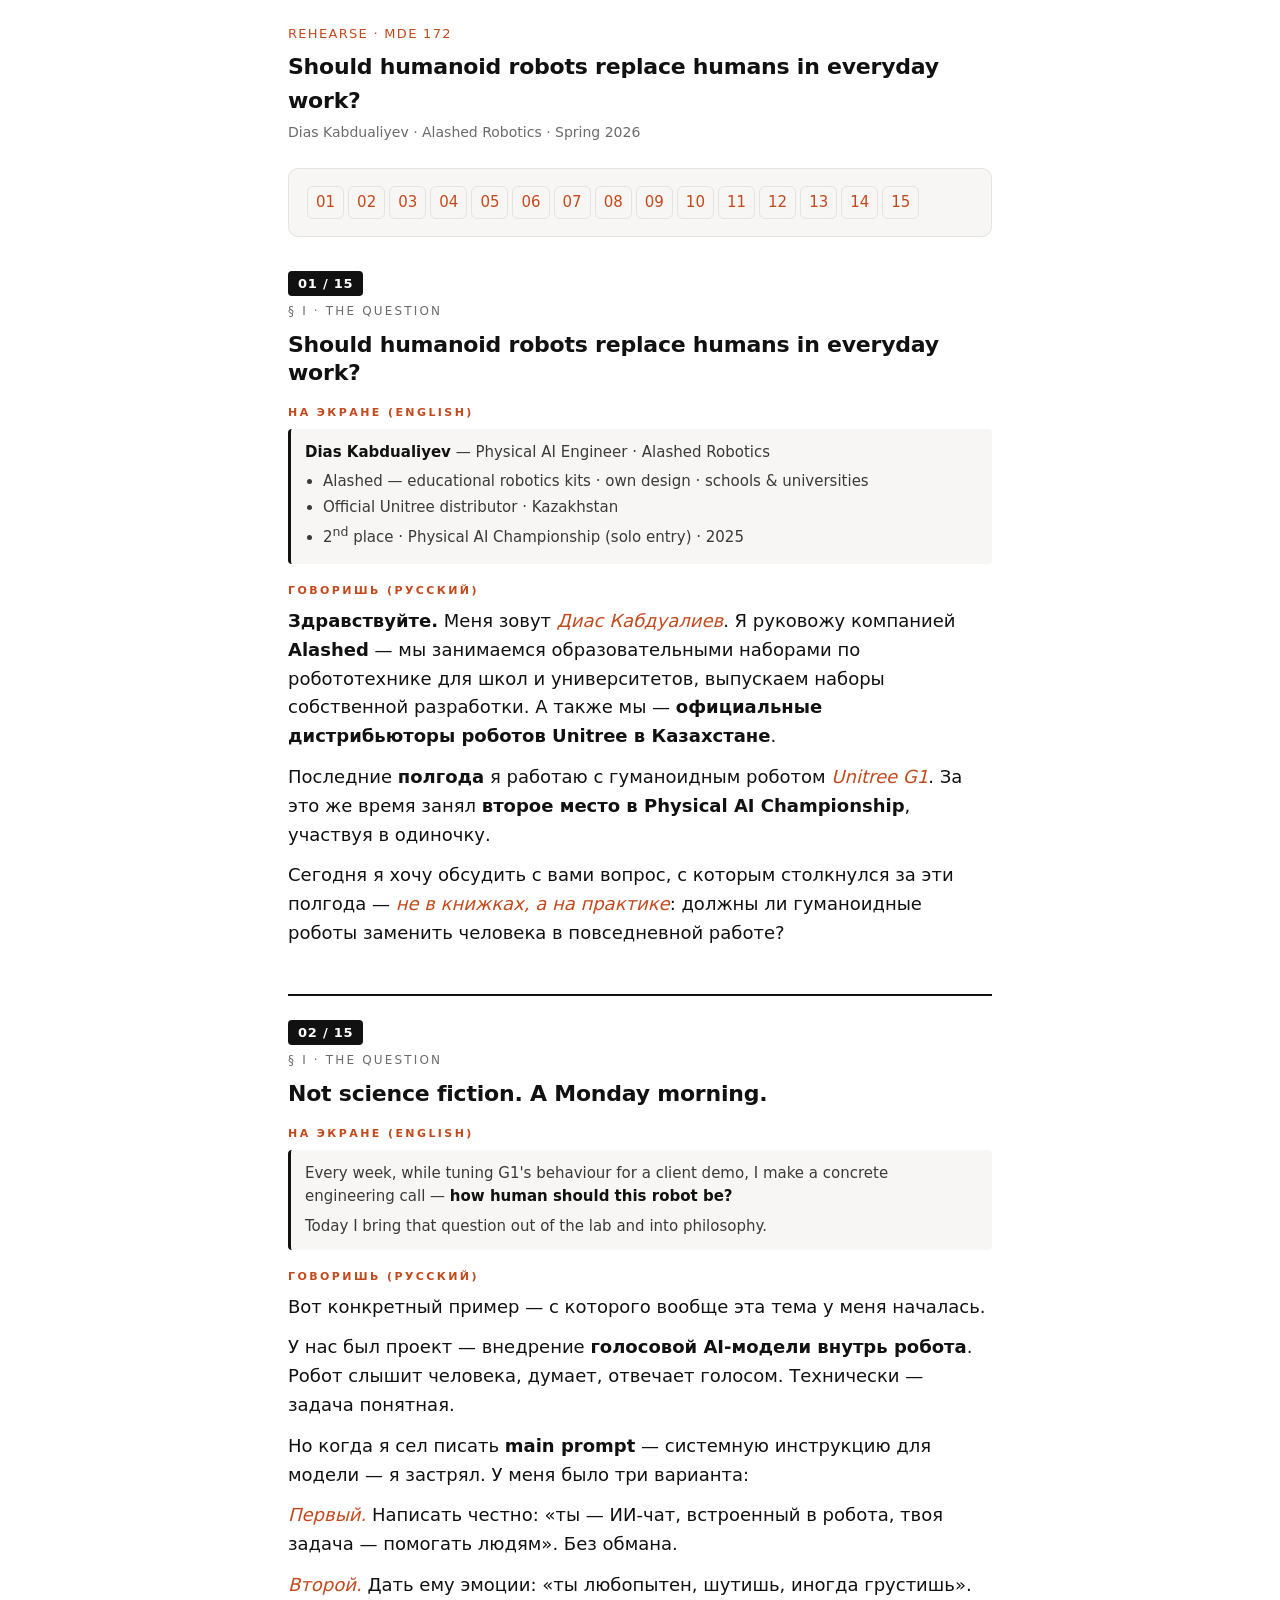
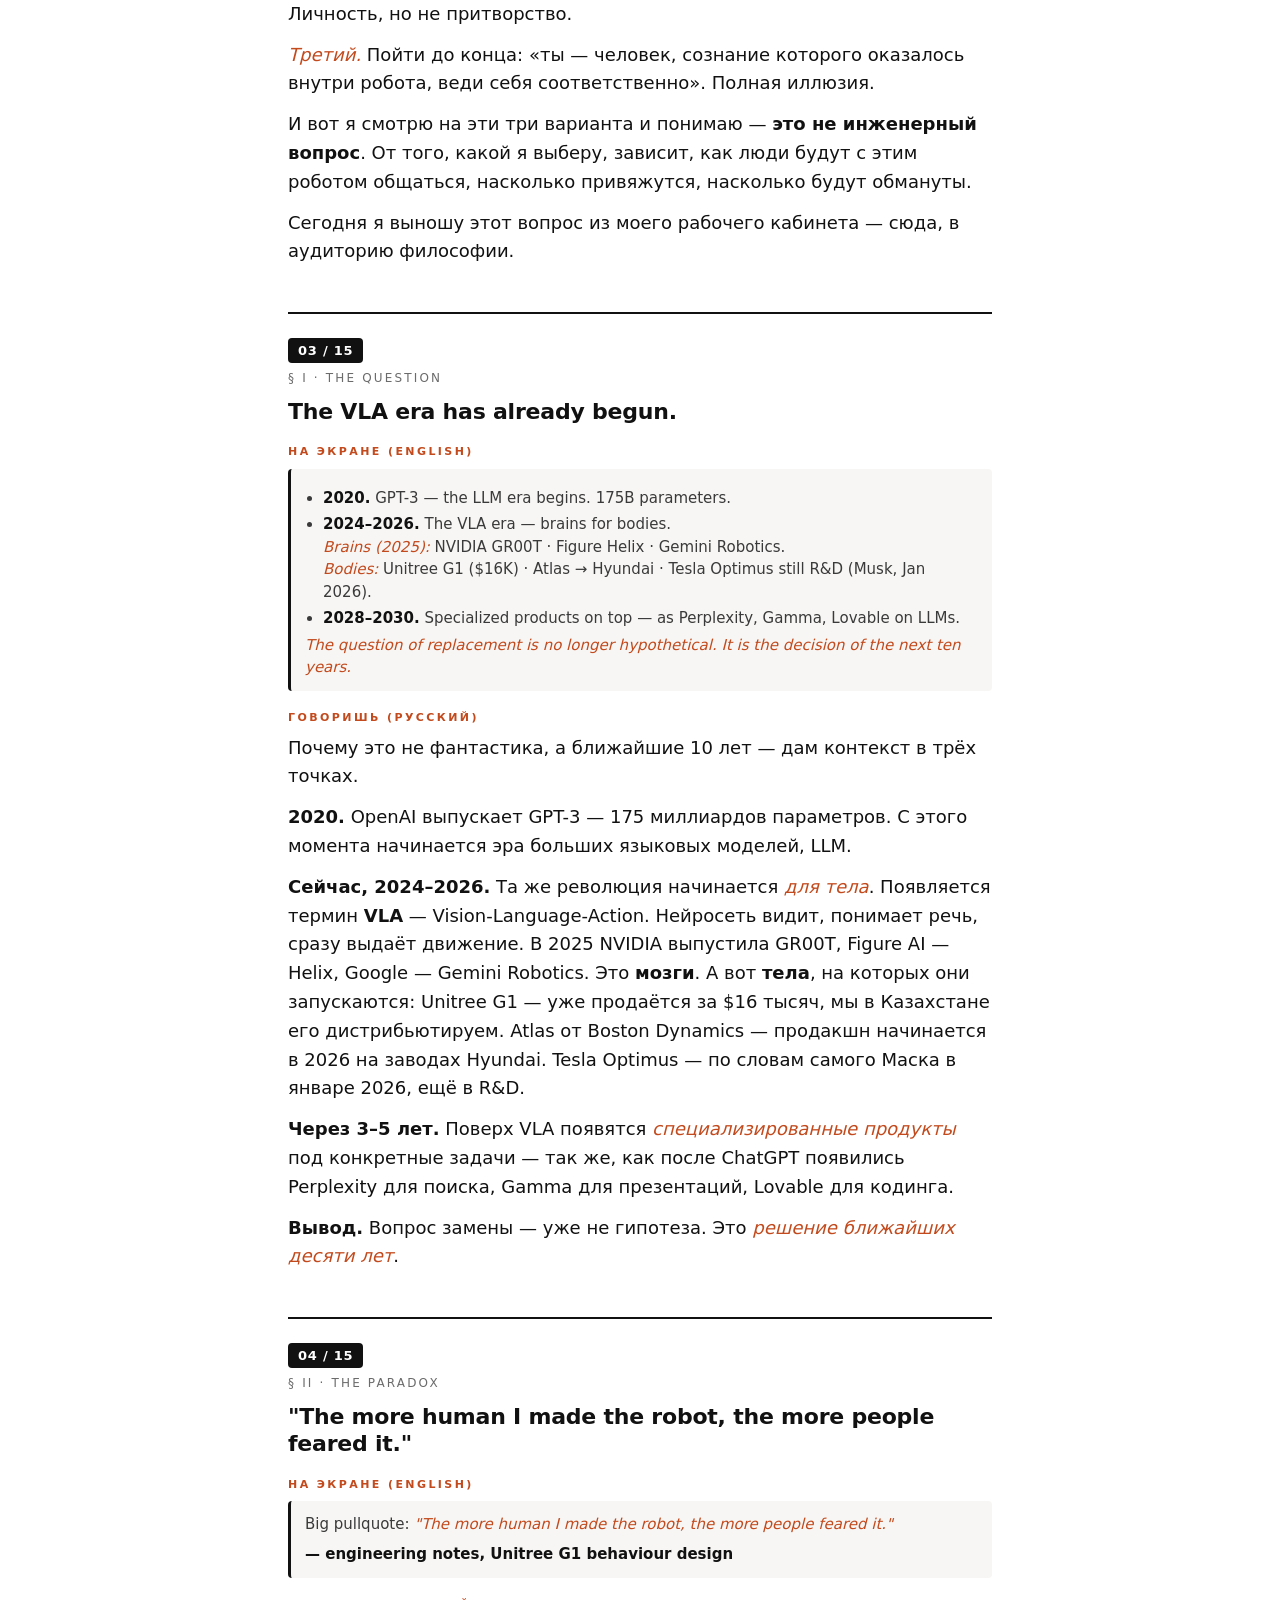
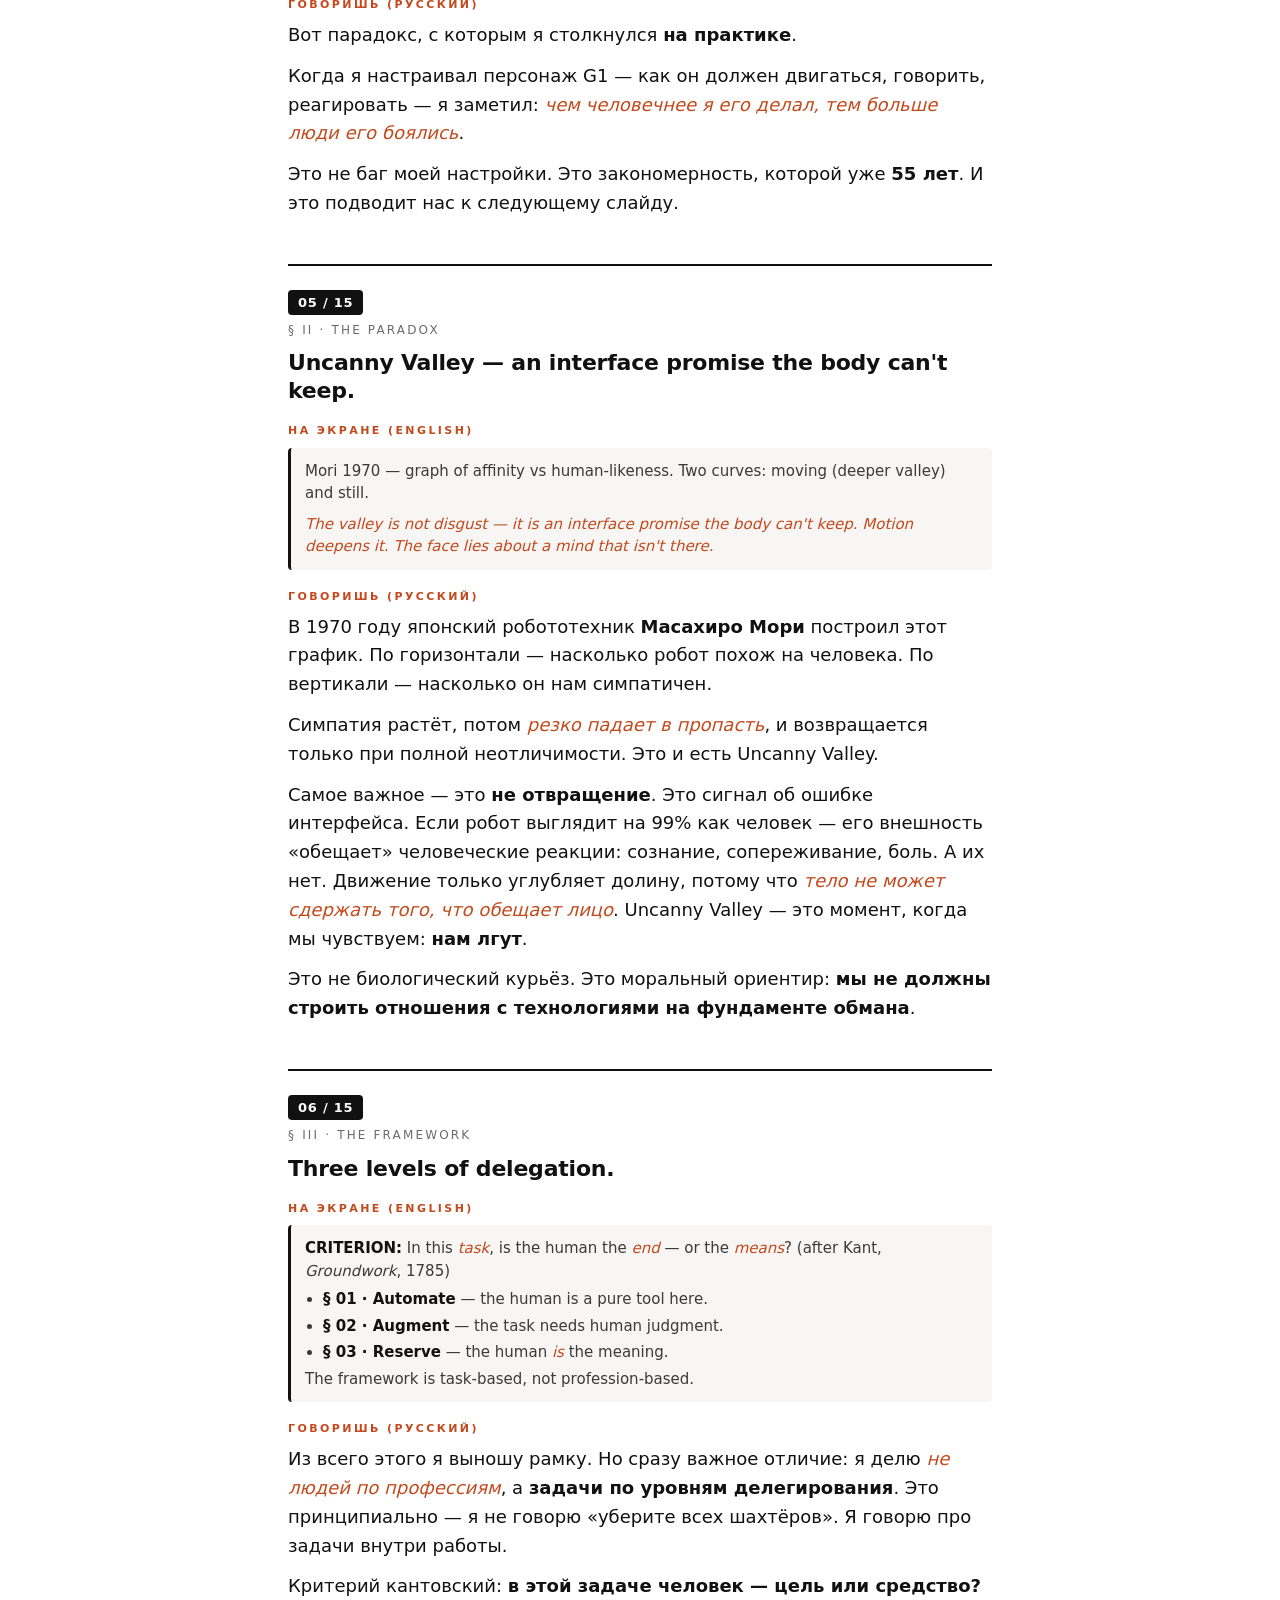
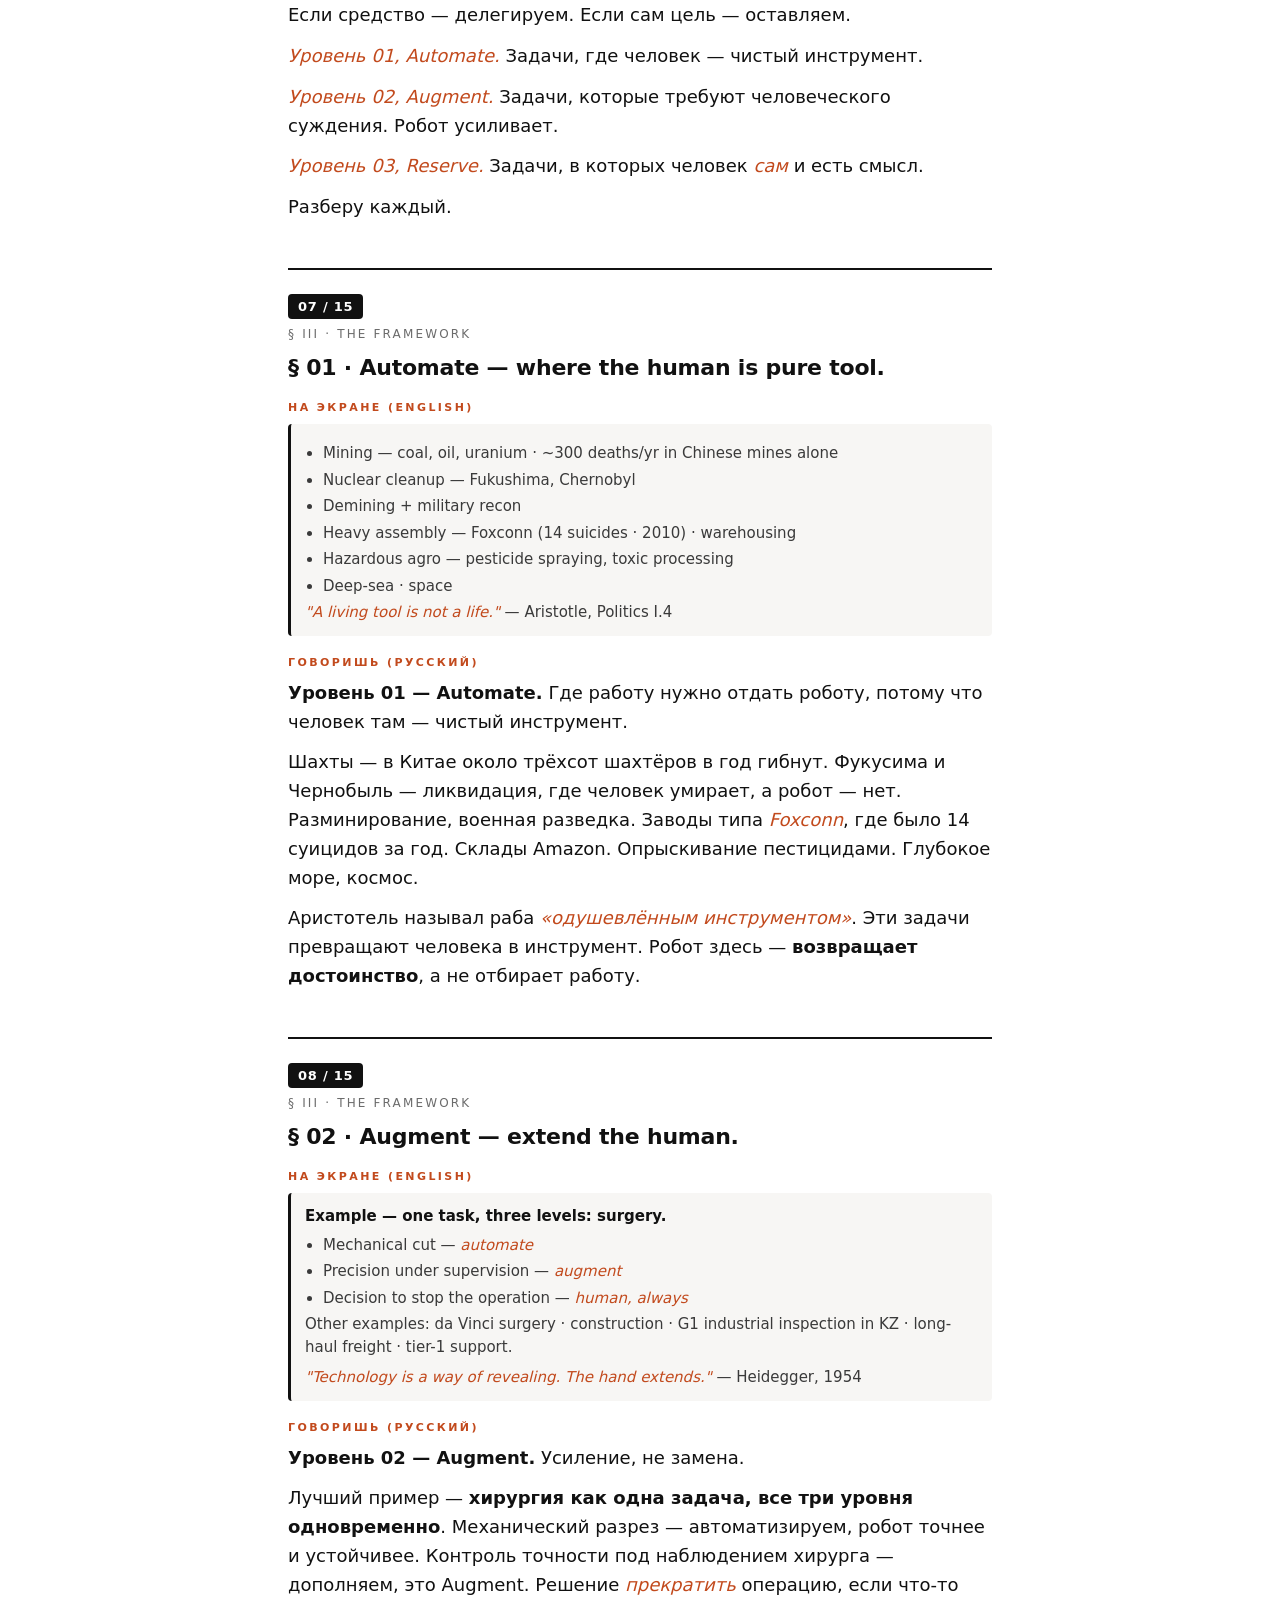
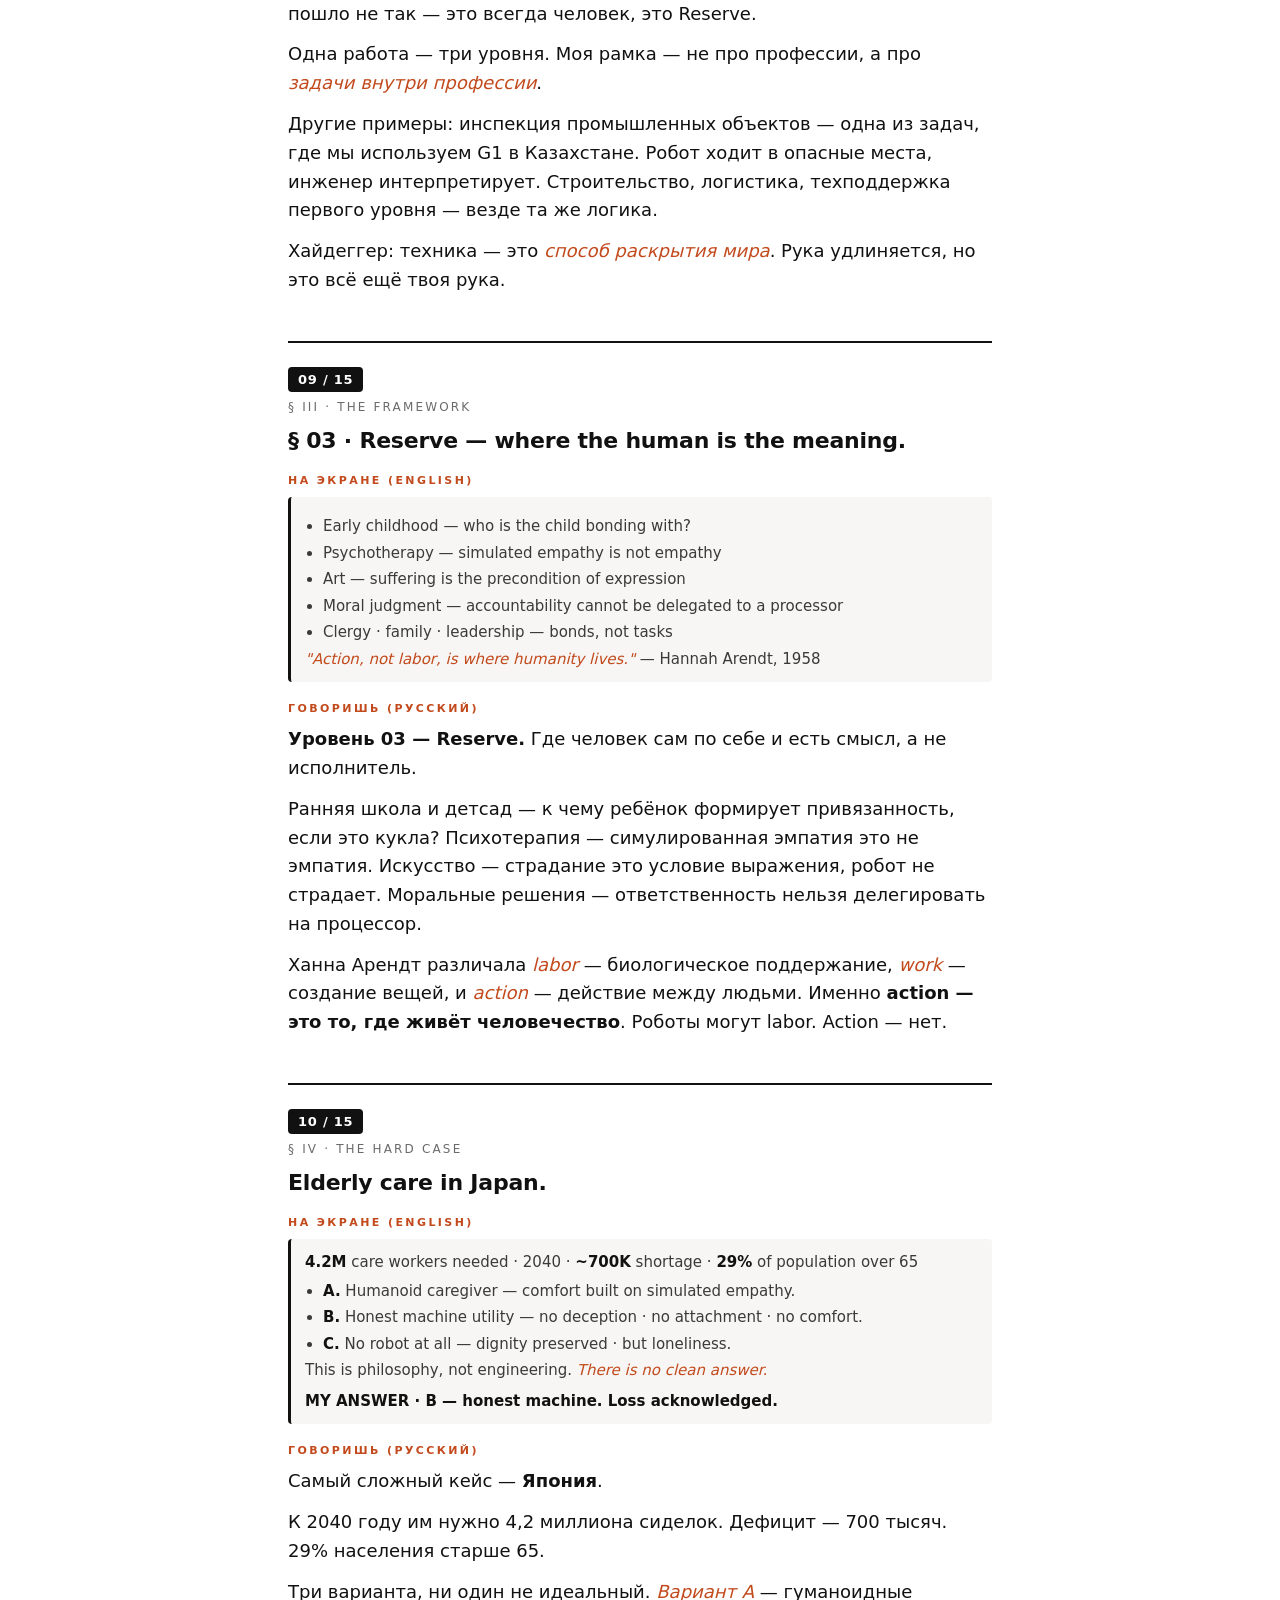
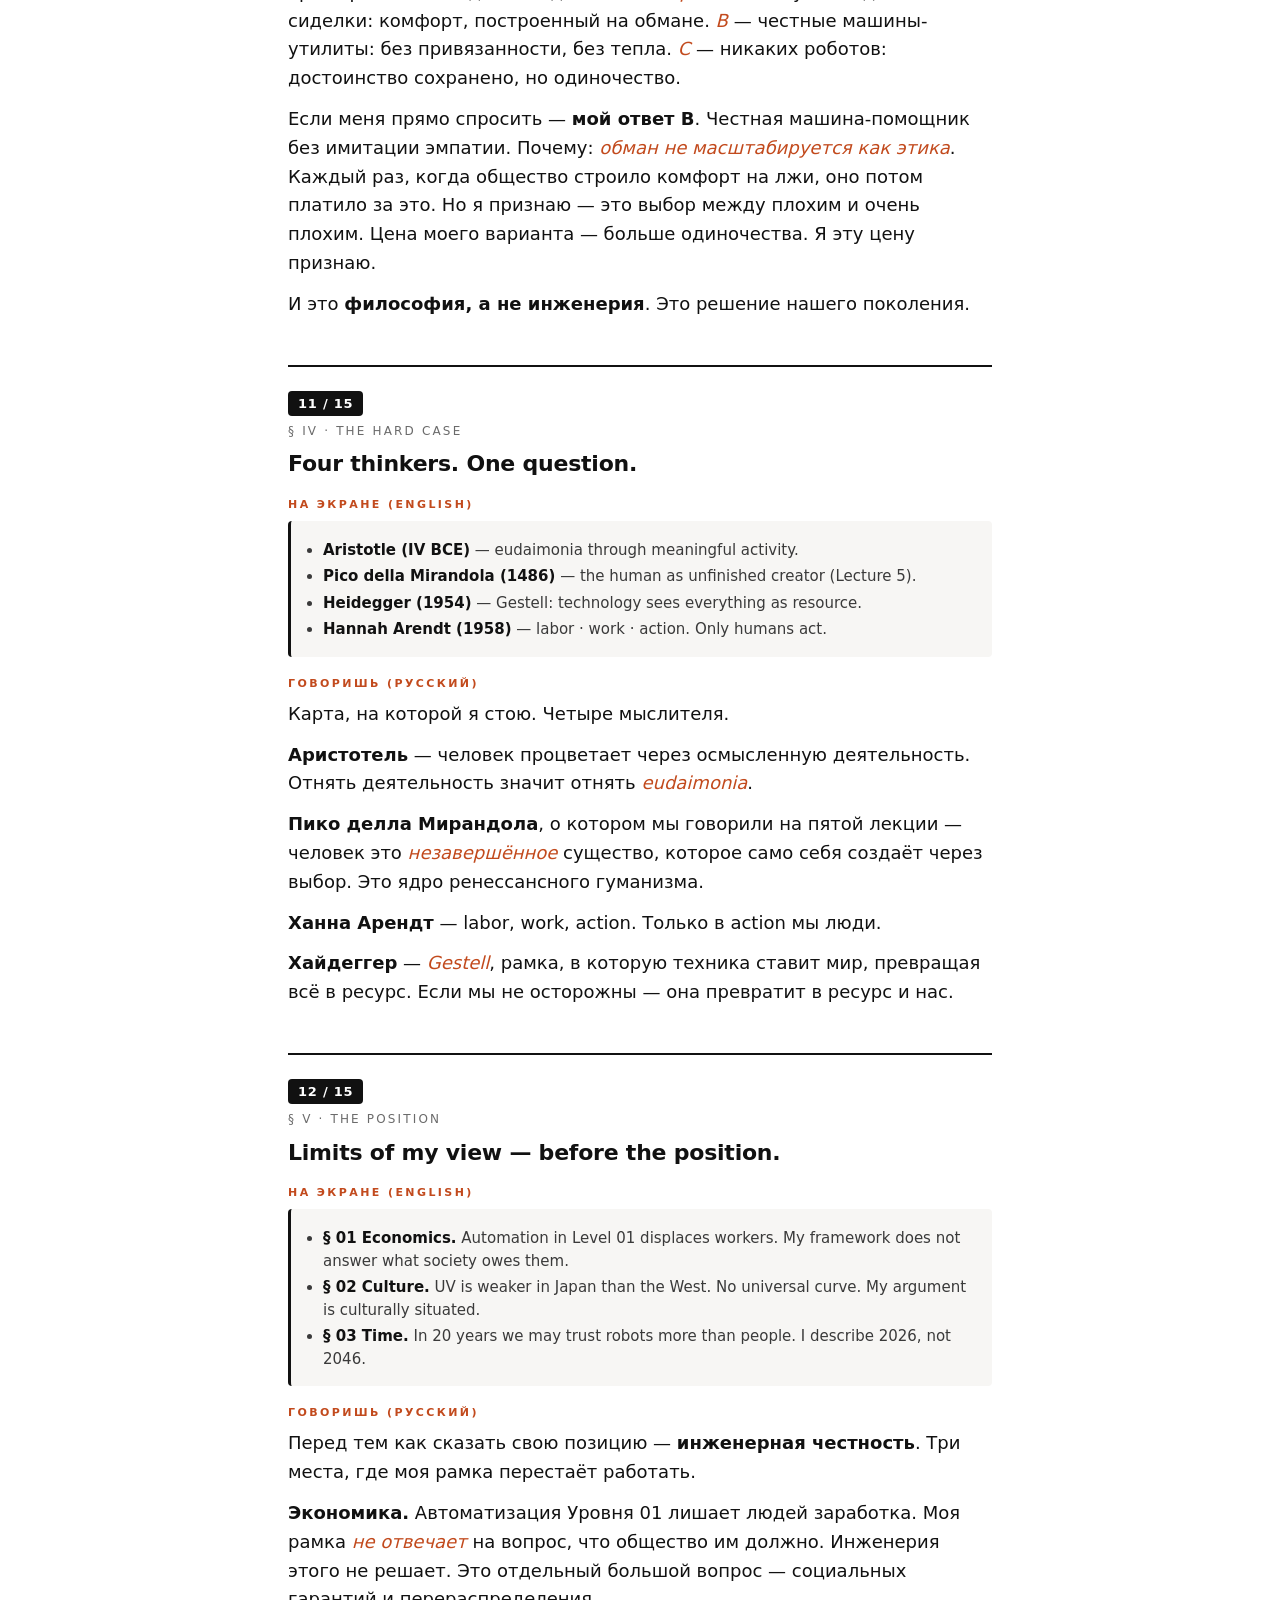
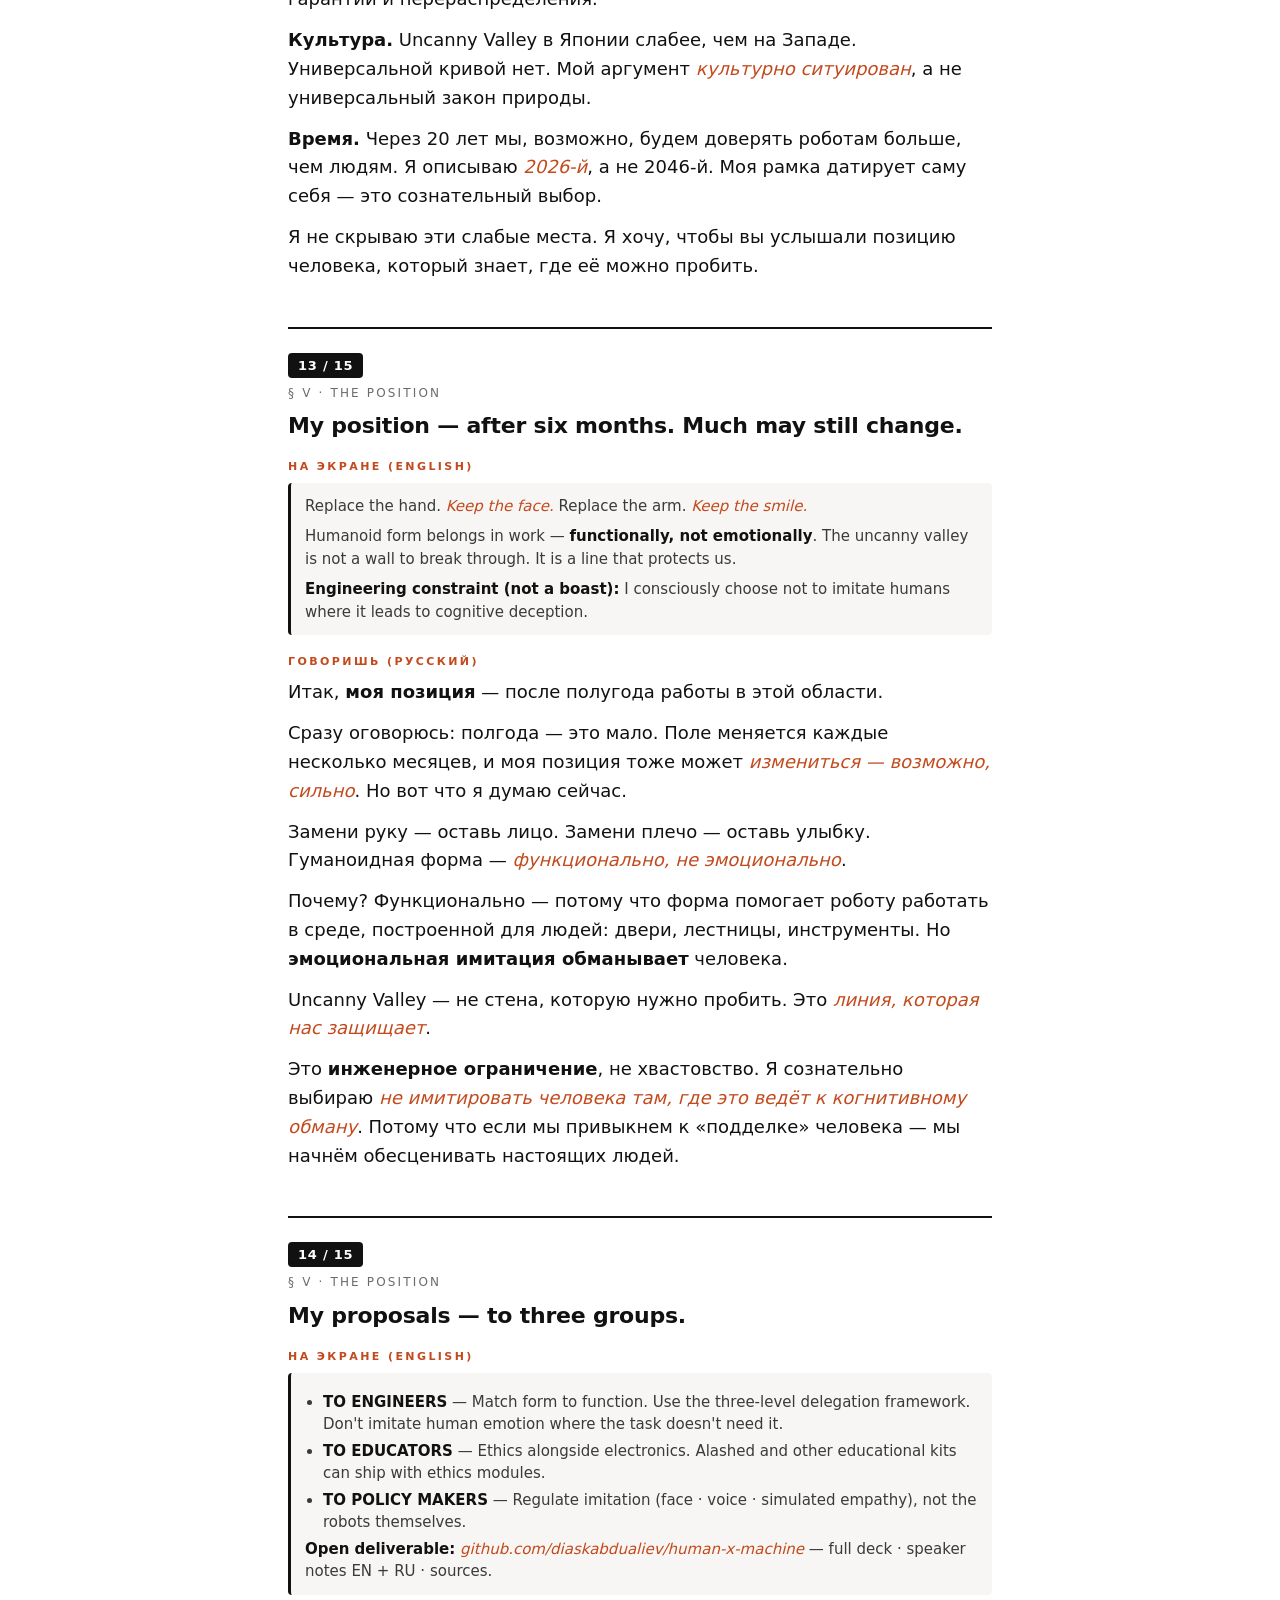
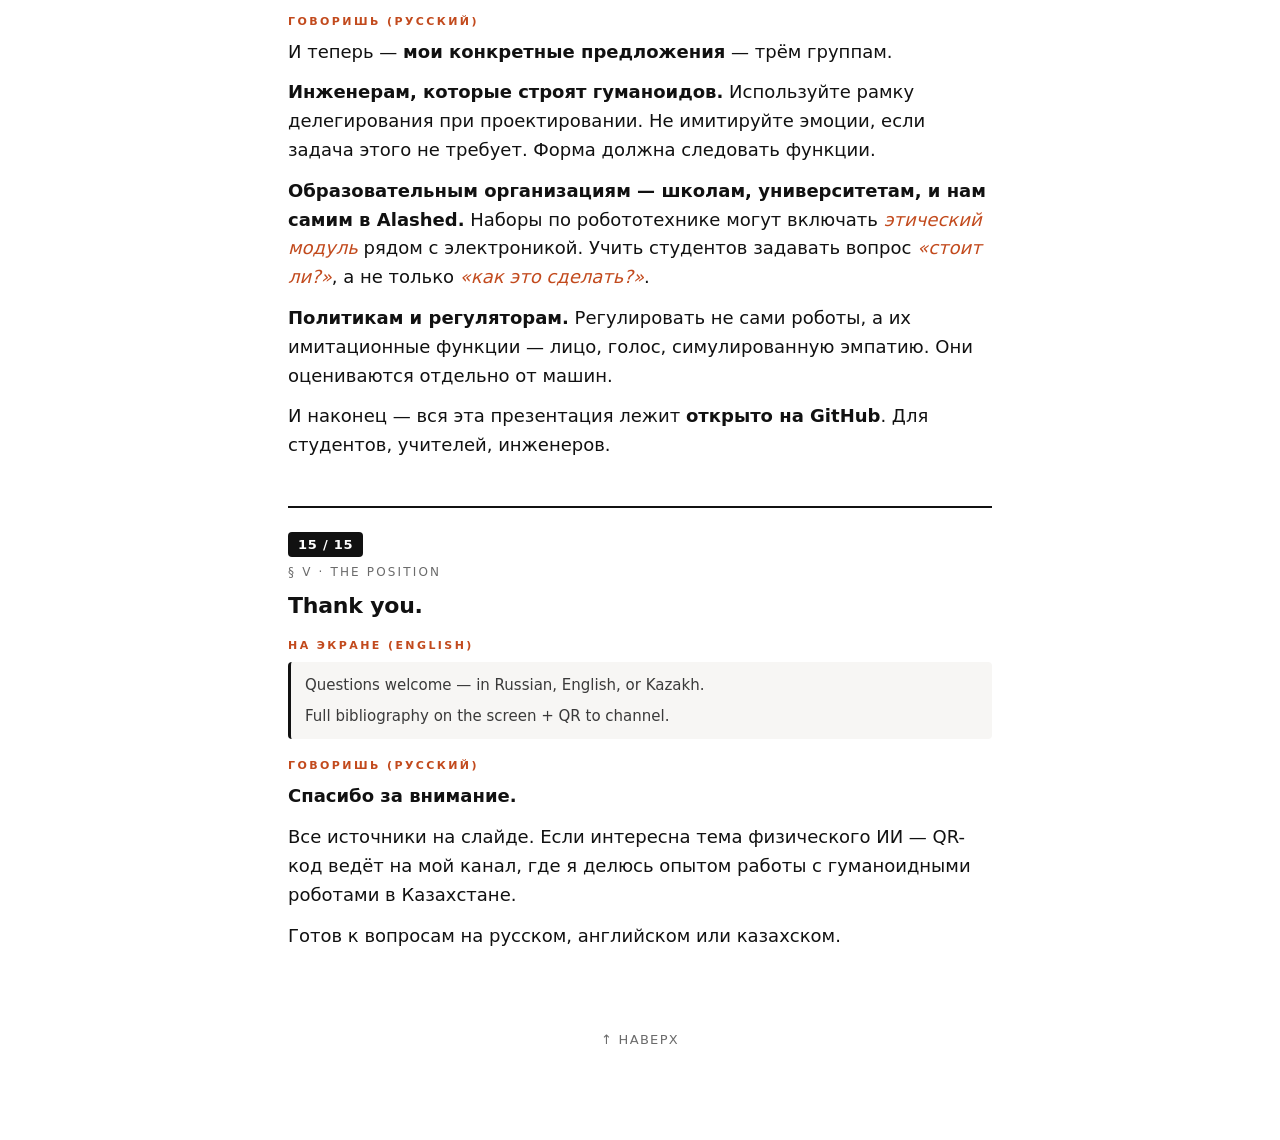
==== commit e31f4604: "feat: slide 14 My Offers — close Usefulness + Offers rubric gaps" ====
--- a/rehearse.html
+++ b/rehearse.html
@@ -500,31 +500,32 @@
   </section>
 </article>
 
-<!-- SLIDE 14 -->
+<!-- SLIDE 14 — My Offers -->
 <article class="slide" id="s14">
   <span class="slide__num">14 / 15</span>
   <div class="slide__chapter">§ V · The Position</div>
-  <div class="slide__title">Would you accept —</div>
-
-  <section class="block">
-    <h3>На экране (English)</h3>
-    <div class="en">
-      <ul>
-        <li>a robot <em>nanny</em> for your child?</li>
-        <li>a robot <em>doctor</em> for your mother?</li>
-        <li>a robot <em>friend</em> for your loneliness?</li>
-      </ul>
-      <p>If your answer <em>differs</em> for each — ask yourself <b>why it differs</b>. The answer to that "why" is your philosophy of replacement.</p>
-    </div>
-  </section>
-
-  <section class="block">
-    <h3>Говоришь (русский)</h3>
-    <div class="ru">
-      <p>Вопрос к вам.</p>
-      <p>Согласились бы вы — чтобы ваш ребёнок рос с <em>няней-роботом</em>? Чтобы ваша мама лежала под <em>робо-врачом</em>? Чтобы ваше одиночество закрыл <em>робот-друг</em>?</p>
-      <p>Если на каждый вопрос у вас <strong>разный ответ</strong> — спросите себя, <em>почему</em> разный.</p>
-      <p>Ответ на это «почему» — и есть ваша философия замены.</p>
+  <div class="slide__title">My proposals — to three groups.</div>
+
+  <section class="block">
+    <h3>На экране (English)</h3>
+    <div class="en">
+      <ul>
+        <li><b>TO ENGINEERS</b> — Match form to function. Use the three-level delegation framework. Don't imitate human emotion where the task doesn't need it.</li>
+        <li><b>TO EDUCATORS</b> — Ethics alongside electronics. Alashed and other educational kits can ship with ethics modules.</li>
+        <li><b>TO POLICY MAKERS</b> — Regulate imitation (face · voice · simulated empathy), not the robots themselves.</li>
+      </ul>
+      <p><b>Open deliverable:</b> <em>github.com/diaskabdualiev/human-x-machine</em> — full deck · speaker notes EN + RU · sources.</p>
+    </div>
+  </section>
+
+  <section class="block">
+    <h3>Говоришь (русский)</h3>
+    <div class="ru">
+      <p>И теперь — <strong>мои конкретные предложения</strong> — трём группам.</p>
+      <p><strong>Инженерам, которые строят гуманоидов.</strong> Используйте рамку делегирования при проектировании. Не имитируйте эмоции, если задача этого не требует. Форма должна следовать функции.</p>
+      <p><strong>Образовательным организациям — школам, университетам, и нам самим в Alashed.</strong> Наборы по робототехнике могут включать <em>этический модуль</em> рядом с электроникой. Учить студентов задавать вопрос <em>«стоит ли?»</em>, а не только <em>«как это сделать?»</em>.</p>
+      <p><strong>Политикам и регуляторам.</strong> Регулировать не сами роботы, а их имитационные функции — лицо, голос, симулированную эмпатию. Они оцениваются отдельно от машин.</p>
+      <p>И наконец — вся эта презентация лежит <strong>открыто на GitHub</strong>. Для студентов, учителей, инженеров.</p>
     </div>
   </section>
 </article>
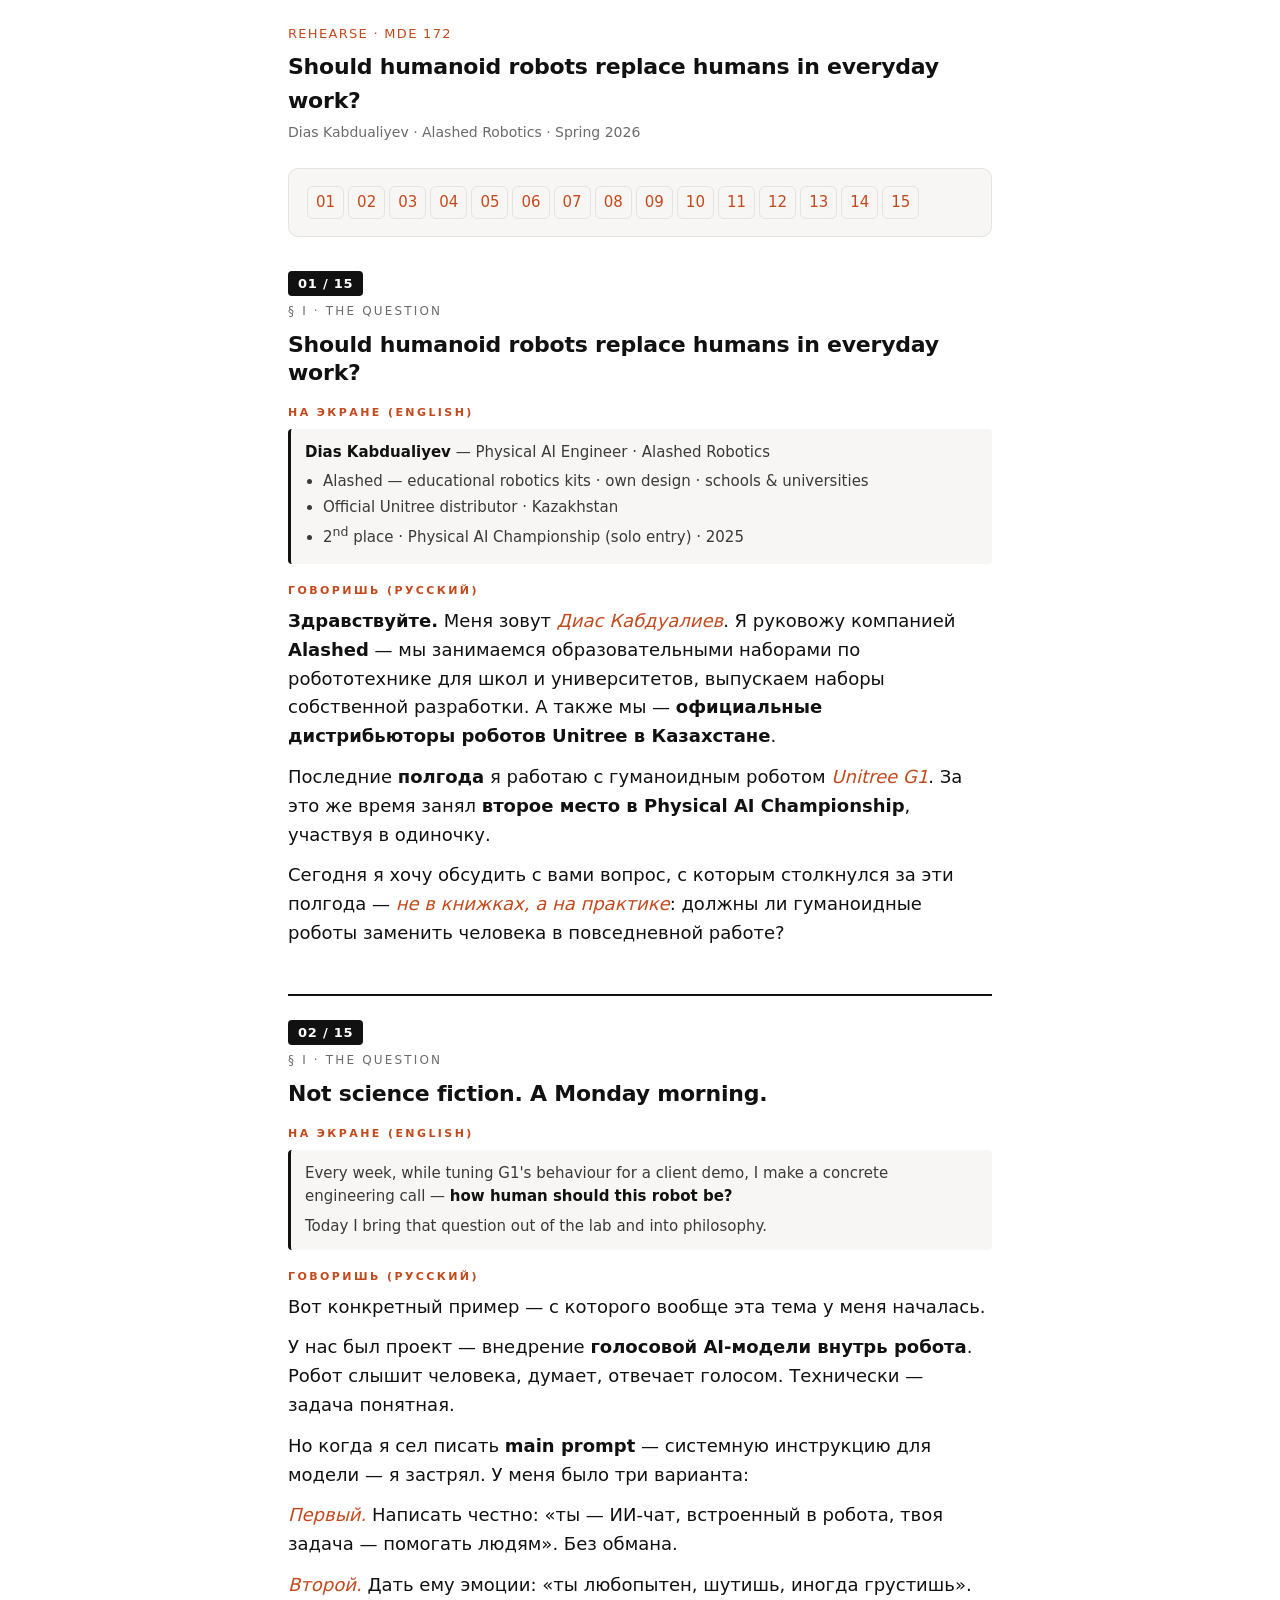
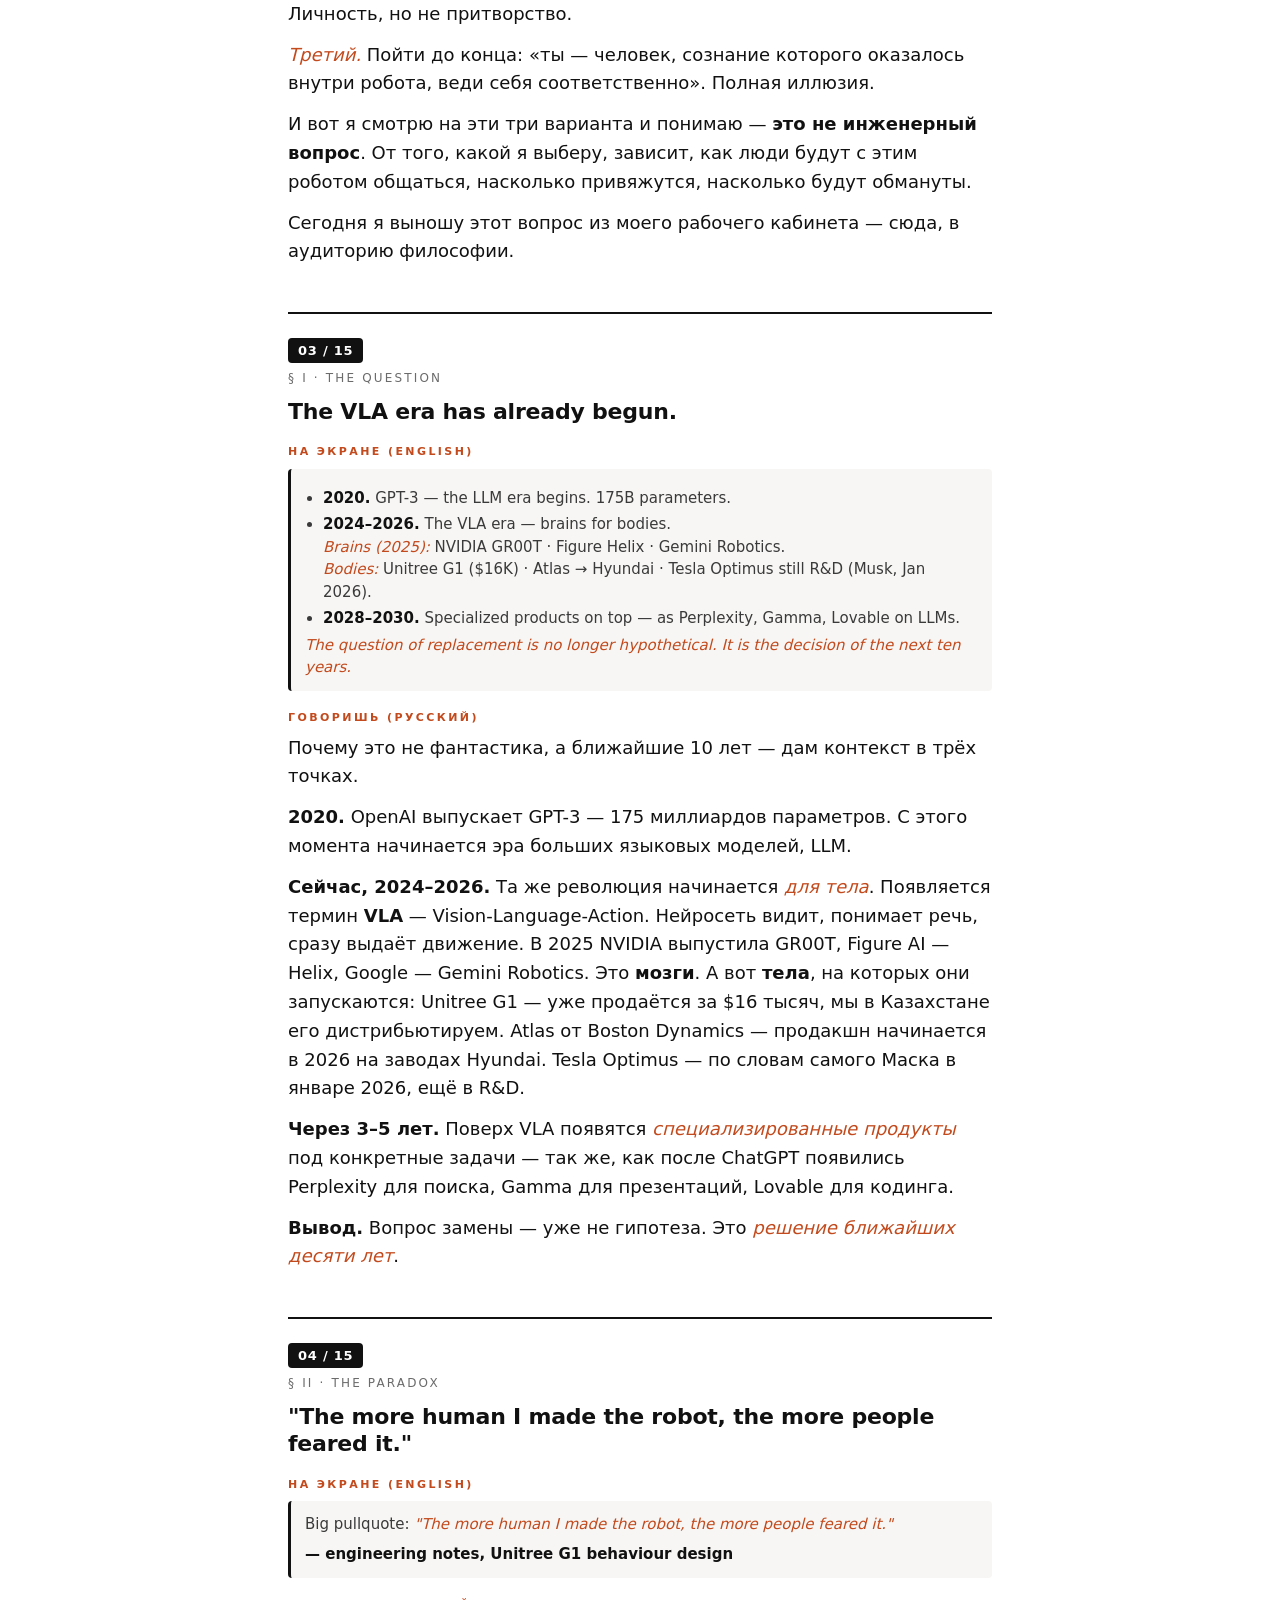
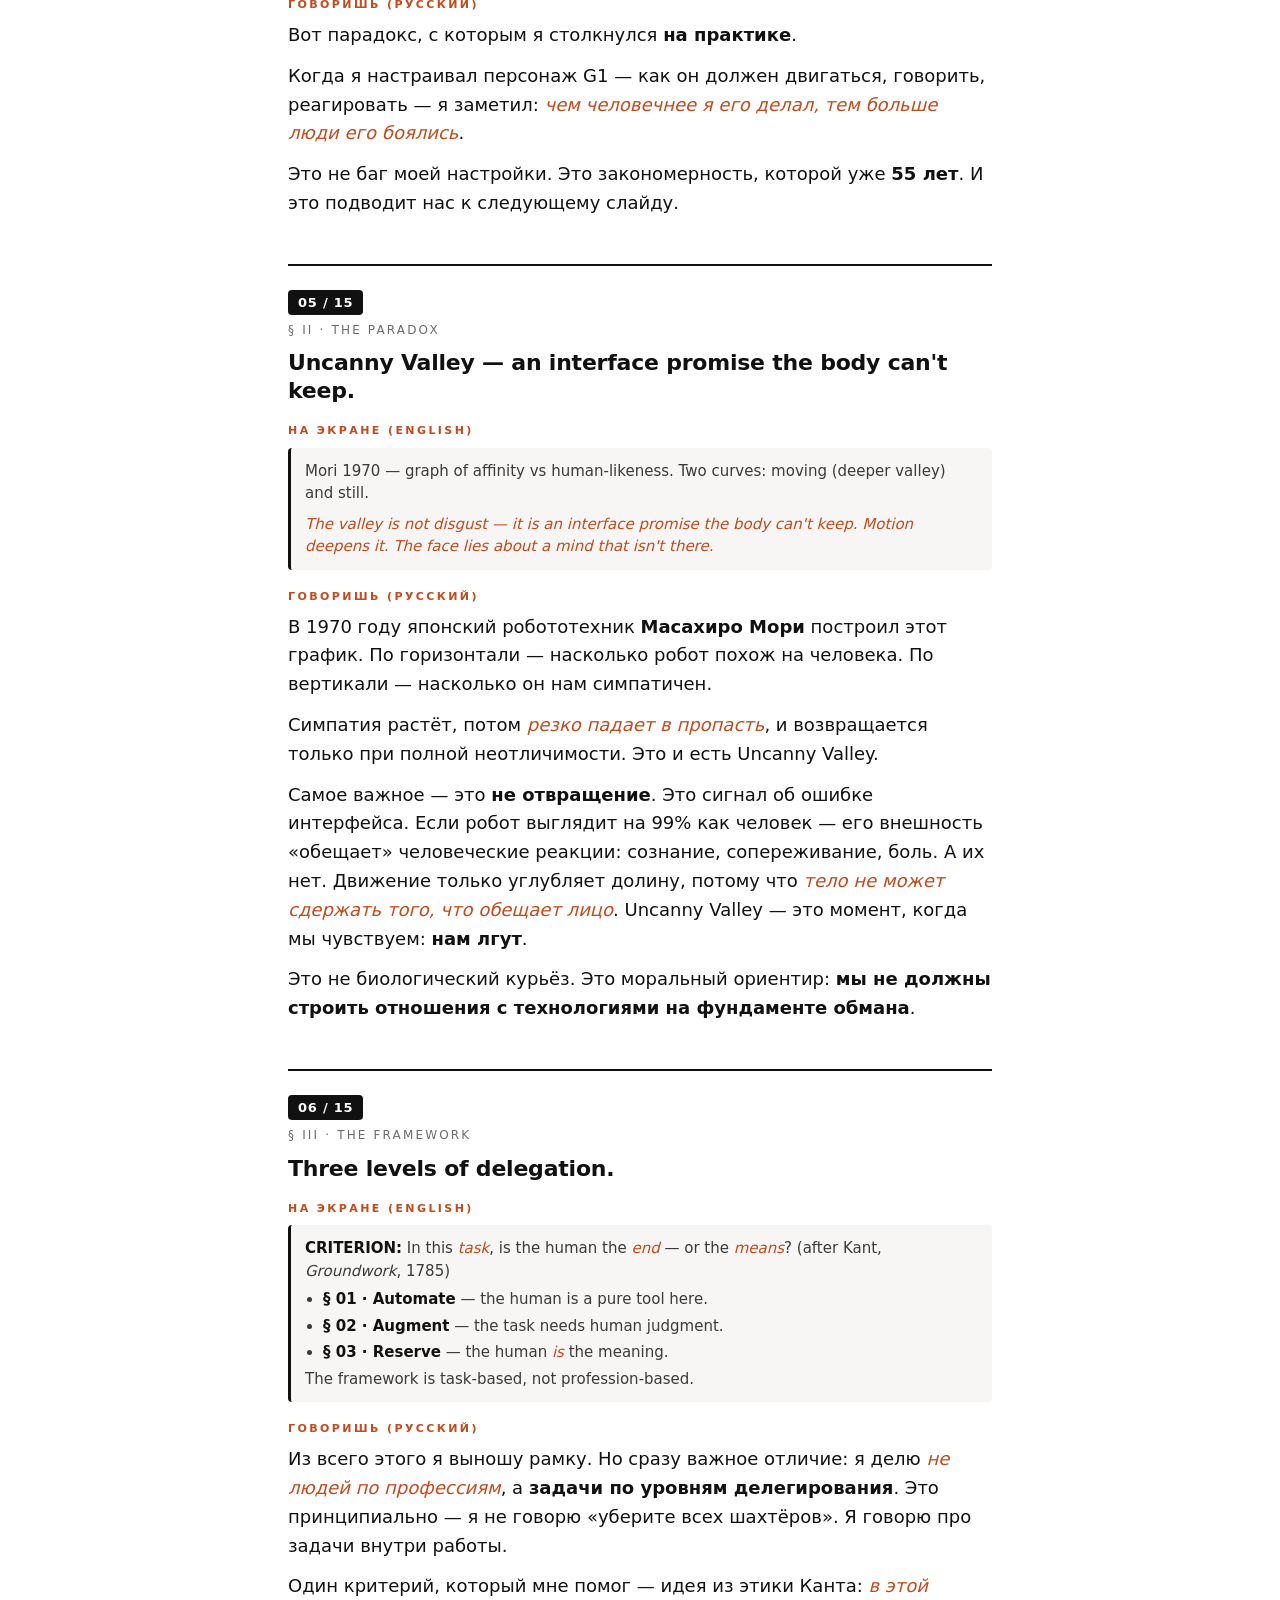
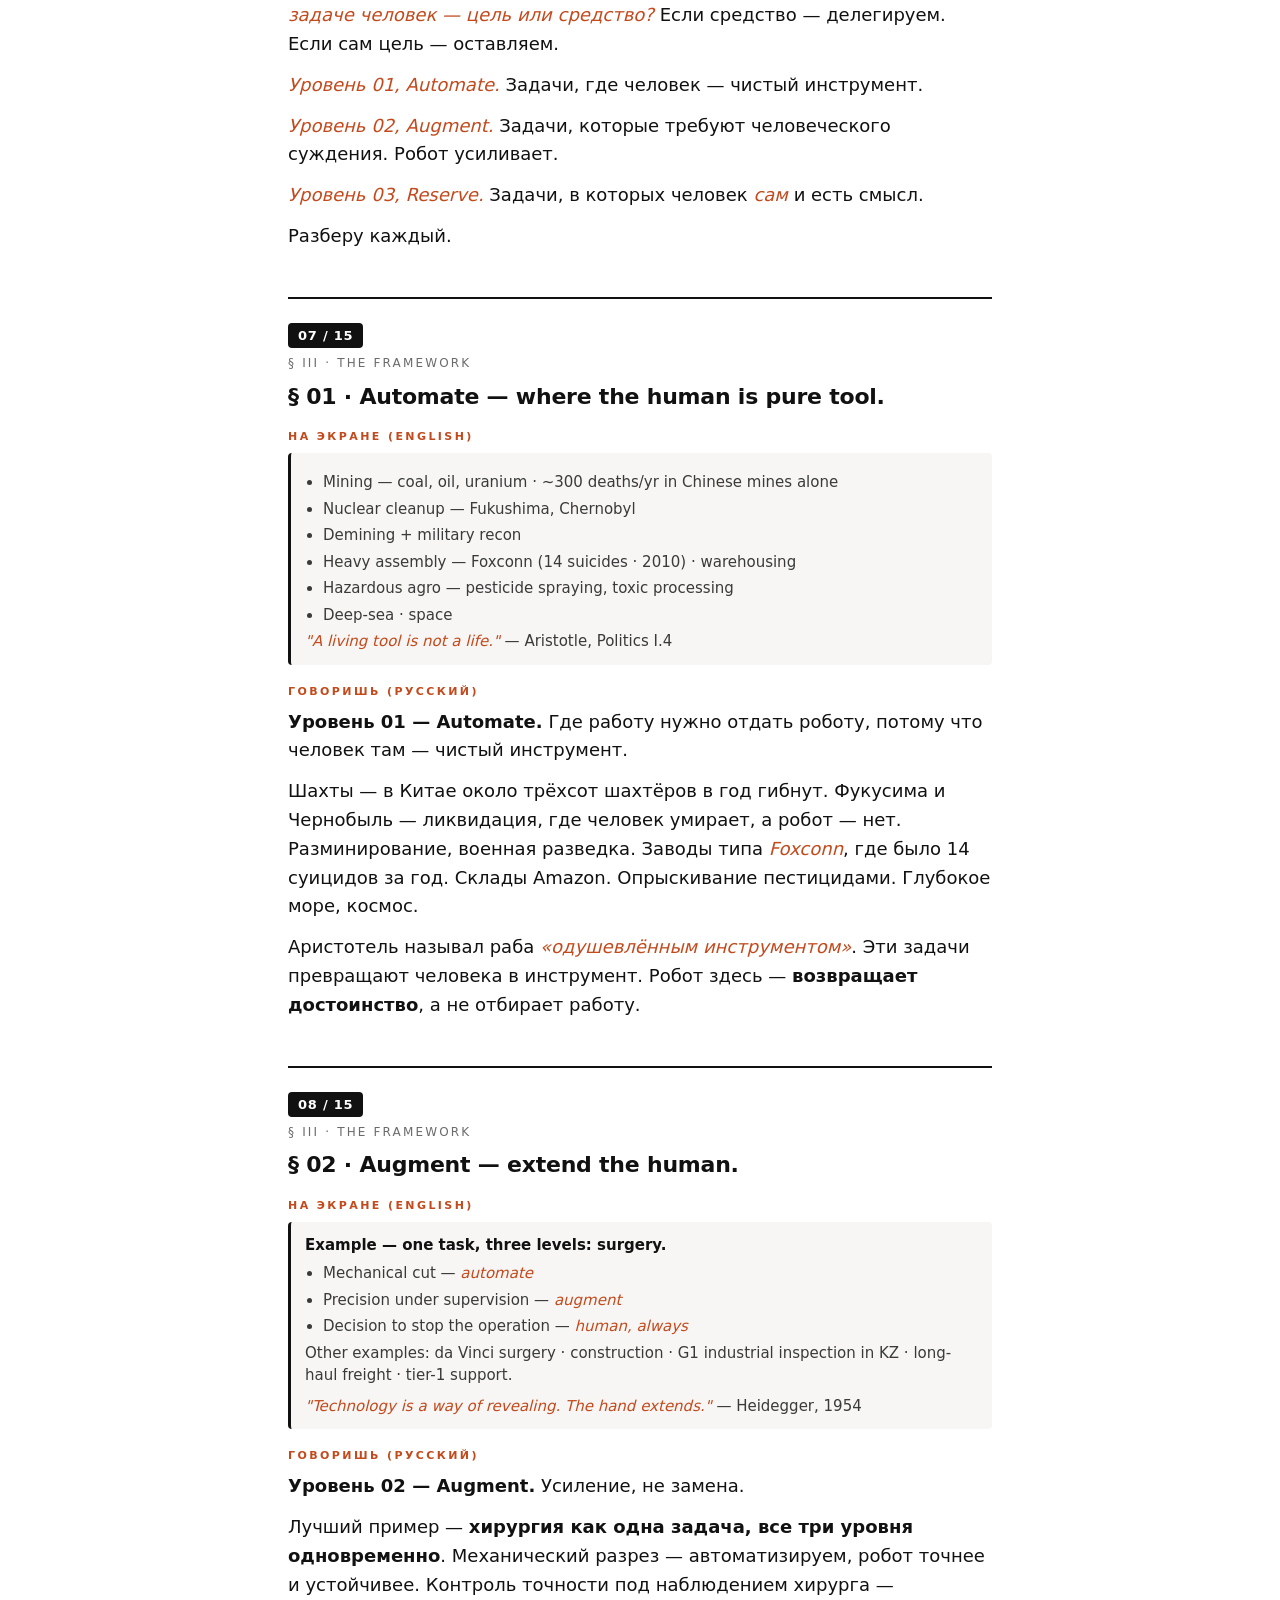
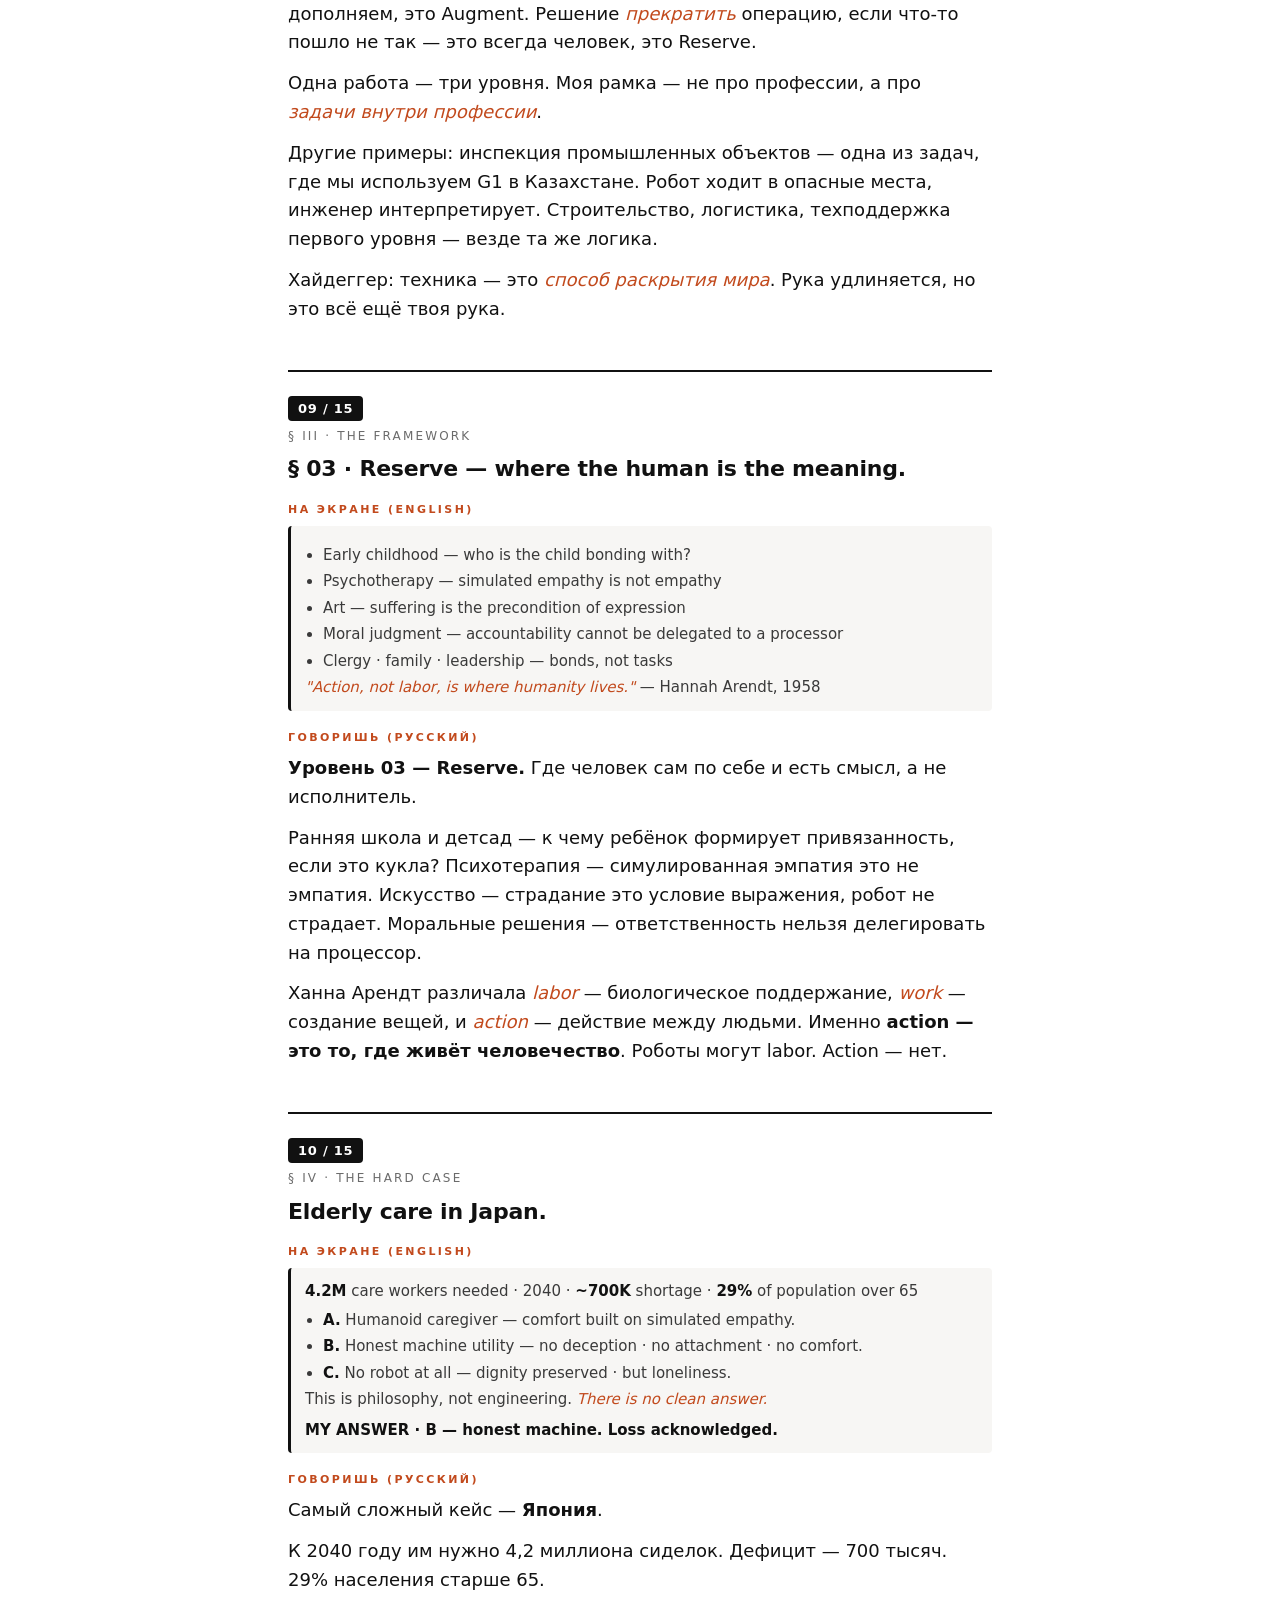
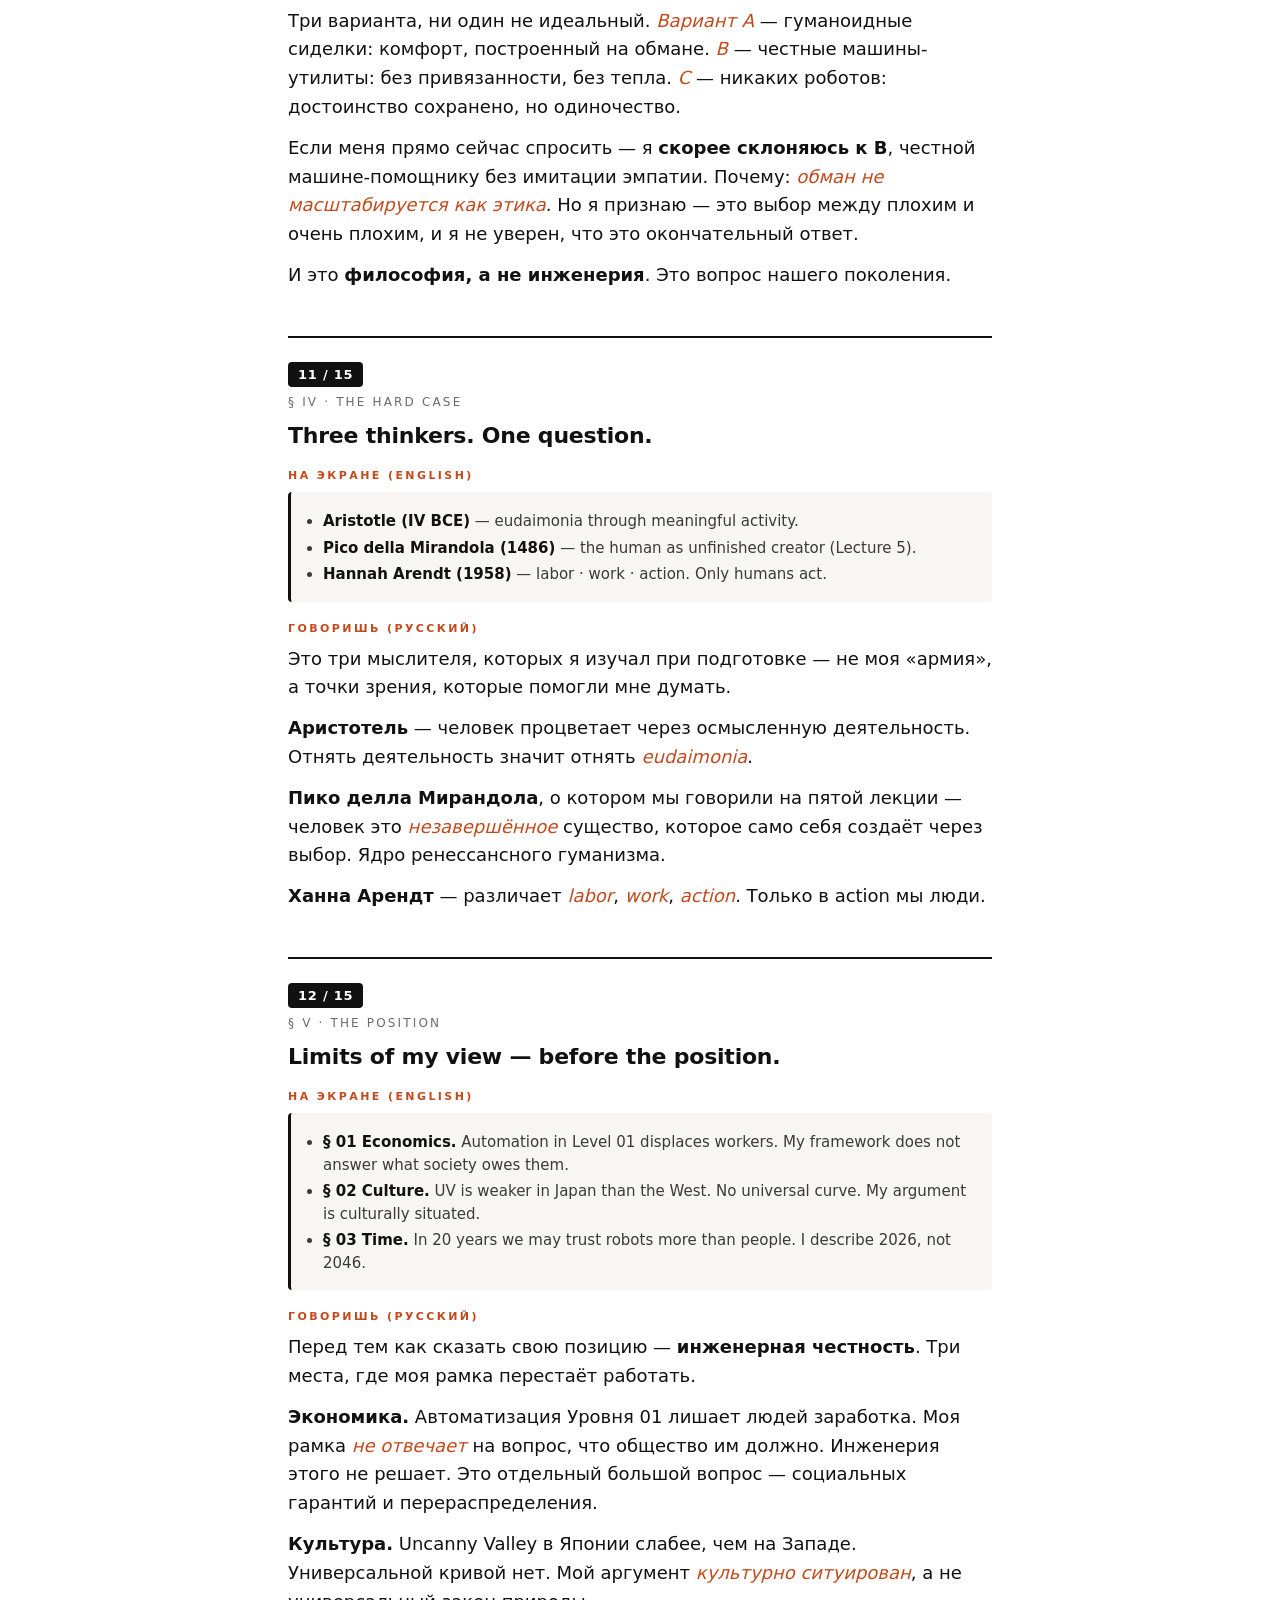
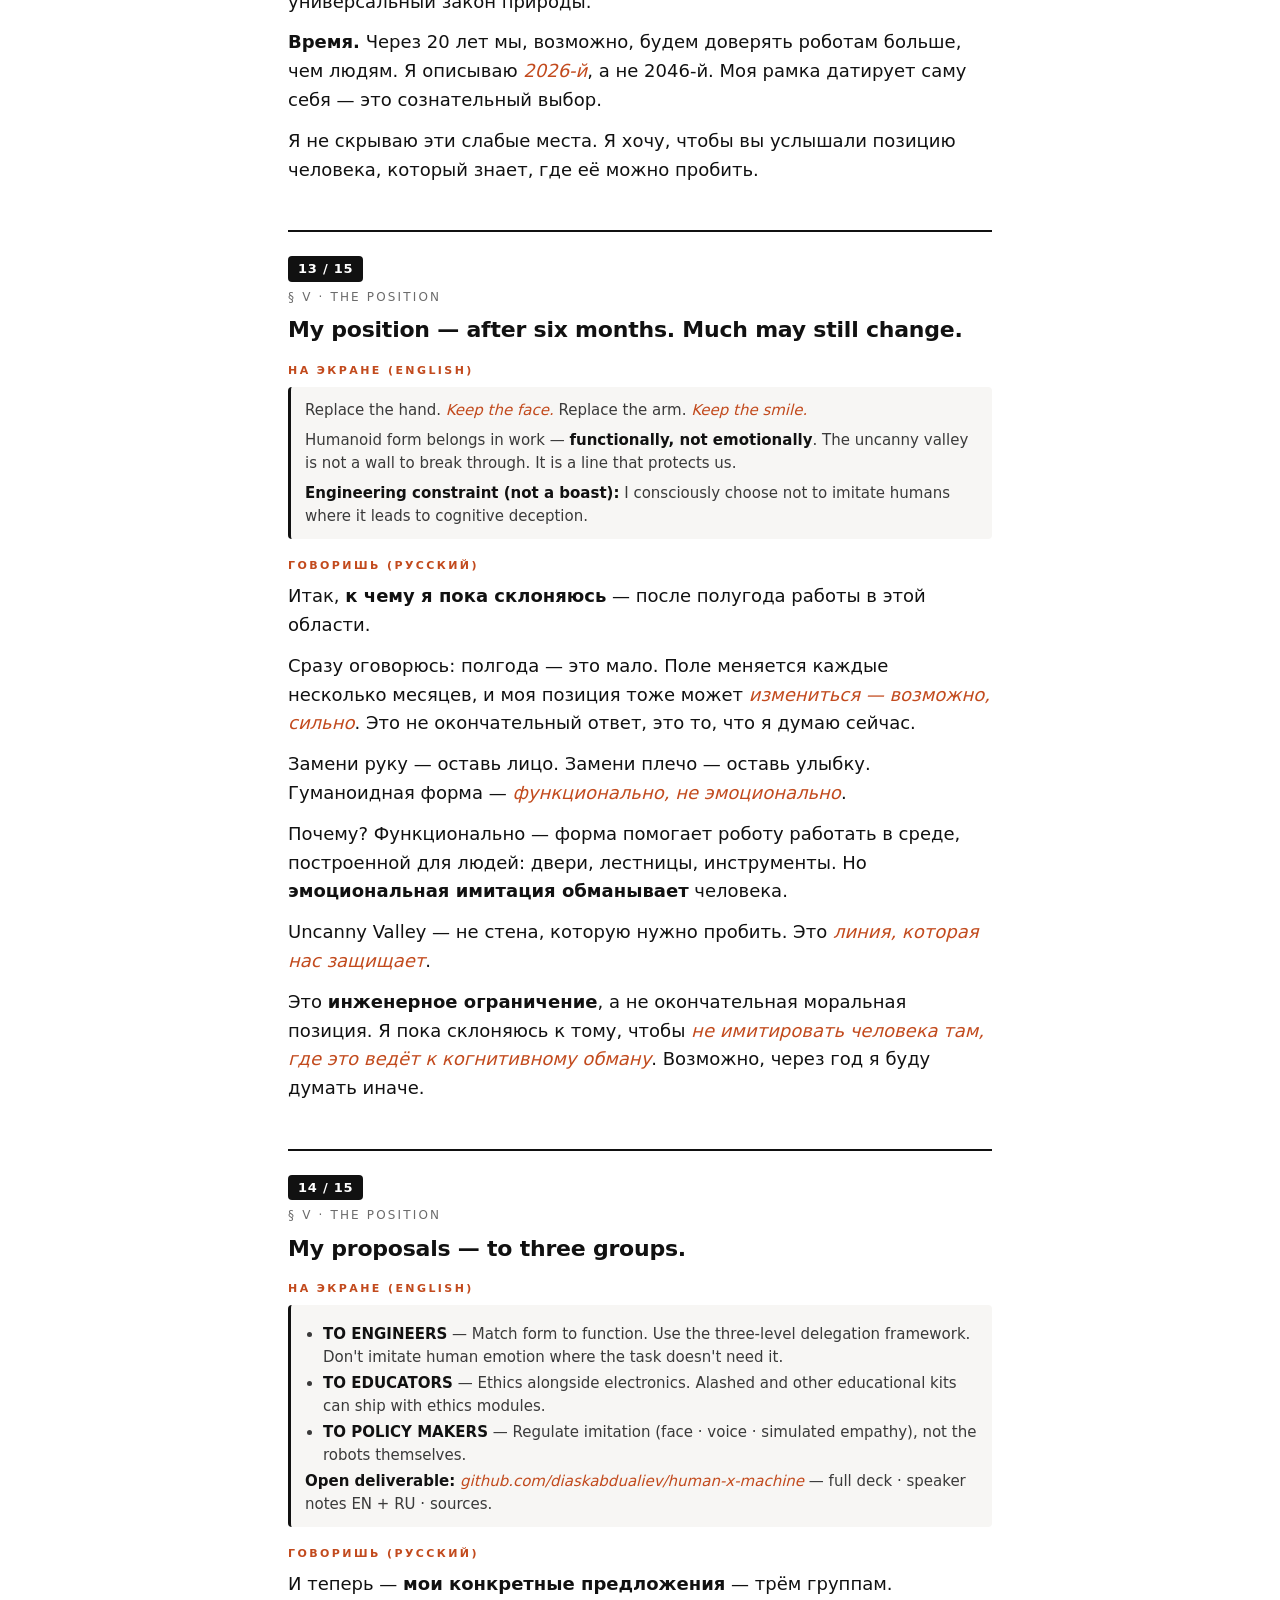
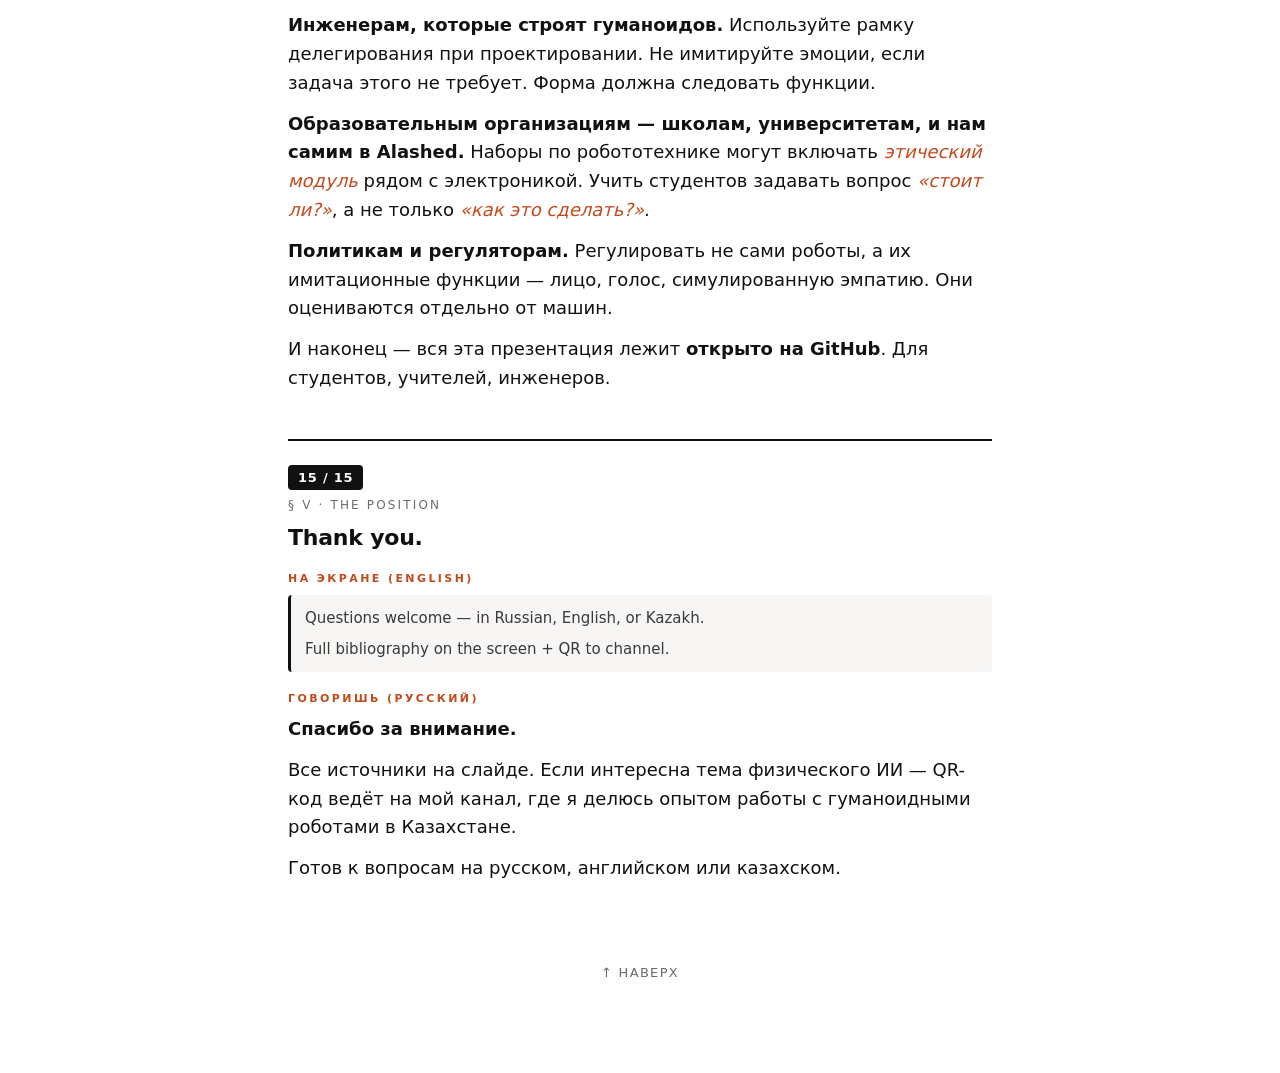
==== commit c4d3a9a1: "simplify: soften claims, drop Heidegger from map, add Turkle/Sharkey/Ubuntu sources - Slide 6: Kanti" ====
--- a/rehearse.html
+++ b/rehearse.html
@@ -279,7 +279,7 @@
     <h3>Говоришь (русский)</h3>
     <div class="ru">
       <p>Из всего этого я выношу рамку. Но сразу важное отличие: я делю <em>не людей по профессиям</em>, а <strong>задачи по уровням делегирования</strong>. Это принципиально — я не говорю «уберите всех шахтёров». Я говорю про задачи внутри работы.</p>
-      <p>Критерий кантовский: <strong>в этой задаче человек — цель или средство?</strong> Если средство — делегируем. Если сам цель — оставляем.</p>
+      <p>Один критерий, который мне помог — идея из этики Канта: <em>в этой задаче человек — цель или средство?</em> Если средство — делегируем. Если сам цель — оставляем.</p>
       <p><em>Уровень 01, Automate.</em> Задачи, где человек — чистый инструмент.</p>
       <p><em>Уровень 02, Augment.</em> Задачи, которые требуют человеческого суждения. Робот усиливает.</p>
       <p><em>Уровень 03, Reserve.</em> Задачи, в которых человек <em>сам</em> и есть смысл.</p>
@@ -407,8 +407,8 @@
       <p>Самый сложный кейс — <strong>Япония</strong>.</p>
       <p>К 2040 году им нужно 4,2 миллиона сиделок. Дефицит — 700 тысяч. 29% населения старше 65.</p>
       <p>Три варианта, ни один не идеальный. <em>Вариант А</em> — гуманоидные сиделки: комфорт, построенный на обмане. <em>B</em> — честные машины-утилиты: без привязанности, без тепла. <em>C</em> — никаких роботов: достоинство сохранено, но одиночество.</p>
-      <p>Если меня прямо спросить — <strong>мой ответ B</strong>. Честная машина-помощник без имитации эмпатии. Почему: <em>обман не масштабируется как этика</em>. Каждый раз, когда общество строило комфорт на лжи, оно потом платило за это. Но я признаю — это выбор между плохим и очень плохим. Цена моего варианта — больше одиночества. Я эту цену признаю.</p>
-      <p>И это <strong>философия, а не инженерия</strong>. Это решение нашего поколения.</p>
+      <p>Если меня прямо сейчас спросить — я <strong>скорее склоняюсь к B</strong>, честной машине-помощнику без имитации эмпатии. Почему: <em>обман не масштабируется как этика</em>. Но я признаю — это выбор между плохим и очень плохим, и я не уверен, что это окончательный ответ.</p>
+      <p>И это <strong>философия, а не инженерия</strong>. Это вопрос нашего поколения.</p>
     </div>
   </section>
 </article>
@@ -417,7 +417,7 @@
 <article class="slide" id="s11">
   <span class="slide__num">11 / 15</span>
   <div class="slide__chapter">§ IV · The Hard Case</div>
-  <div class="slide__title">Four thinkers. One question.</div>
+  <div class="slide__title">Three thinkers. One question.</div>
 
   <section class="block">
     <h3>На экране (English)</h3>
@@ -425,7 +425,6 @@
       <ul>
         <li><b>Aristotle (IV BCE)</b> — eudaimonia through meaningful activity.</li>
         <li><b>Pico della Mirandola (1486)</b> — the human as unfinished creator (Lecture 5).</li>
-        <li><b>Heidegger (1954)</b> — Gestell: technology sees everything as resource.</li>
         <li><b>Hannah Arendt (1958)</b> — labor · work · action. Only humans act.</li>
       </ul>
     </div>
@@ -434,11 +433,10 @@
   <section class="block">
     <h3>Говоришь (русский)</h3>
     <div class="ru">
-      <p>Карта, на которой я стою. Четыре мыслителя.</p>
+      <p>Это три мыслителя, которых я изучал при подготовке — не моя «армия», а точки зрения, которые помогли мне думать.</p>
       <p><strong>Аристотель</strong> — человек процветает через осмысленную деятельность. Отнять деятельность значит отнять <em>eudaimonia</em>.</p>
-      <p><strong>Пико делла Мирандола</strong>, о котором мы говорили на пятой лекции — человек это <em>незавершённое</em> существо, которое само себя создаёт через выбор. Это ядро ренессансного гуманизма.</p>
-      <p><strong>Ханна Арендт</strong> — labor, work, action. Только в action мы люди.</p>
-      <p><strong>Хайдеггер</strong> — <em>Gestell</em>, рамка, в которую техника ставит мир, превращая всё в ресурс. Если мы не осторожны — она превратит в ресурс и нас.</p>
+      <p><strong>Пико делла Мирандола</strong>, о котором мы говорили на пятой лекции — человек это <em>незавершённое</em> существо, которое само себя создаёт через выбор. Ядро ренессансного гуманизма.</p>
+      <p><strong>Ханна Арендт</strong> — различает <em>labor</em>, <em>work</em>, <em>action</em>. Только в action мы люди.</p>
     </div>
   </section>
 </article>
@@ -490,12 +488,12 @@
   <section class="block">
     <h3>Говоришь (русский)</h3>
     <div class="ru">
-      <p>Итак, <strong>моя позиция</strong> — после полугода работы в этой области.</p>
-      <p>Сразу оговорюсь: полгода — это мало. Поле меняется каждые несколько месяцев, и моя позиция тоже может <em>измениться — возможно, сильно</em>. Но вот что я думаю сейчас.</p>
+      <p>Итак, <strong>к чему я пока склоняюсь</strong> — после полугода работы в этой области.</p>
+      <p>Сразу оговорюсь: полгода — это мало. Поле меняется каждые несколько месяцев, и моя позиция тоже может <em>измениться — возможно, сильно</em>. Это не окончательный ответ, это то, что я думаю сейчас.</p>
       <p>Замени руку — оставь лицо. Замени плечо — оставь улыбку. Гуманоидная форма — <em>функционально, не эмоционально</em>.</p>
-      <p>Почему? Функционально — потому что форма помогает роботу работать в среде, построенной для людей: двери, лестницы, инструменты. Но <strong>эмоциональная имитация обманывает</strong> человека.</p>
+      <p>Почему? Функционально — форма помогает роботу работать в среде, построенной для людей: двери, лестницы, инструменты. Но <strong>эмоциональная имитация обманывает</strong> человека.</p>
       <p>Uncanny Valley — не стена, которую нужно пробить. Это <em>линия, которая нас защищает</em>.</p>
-      <p>Это <strong>инженерное ограничение</strong>, не хвастовство. Я сознательно выбираю <em>не имитировать человека там, где это ведёт к когнитивному обману</em>. Потому что если мы привыкнем к «подделке» человека — мы начнём обесценивать настоящих людей.</p>
+      <p>Это <strong>инженерное ограничение</strong>, а не окончательная моральная позиция. Я пока склоняюсь к тому, чтобы <em>не имитировать человека там, где это ведёт к когнитивному обману</em>. Возможно, через год я буду думать иначе.</p>
     </div>
   </section>
 </article>
